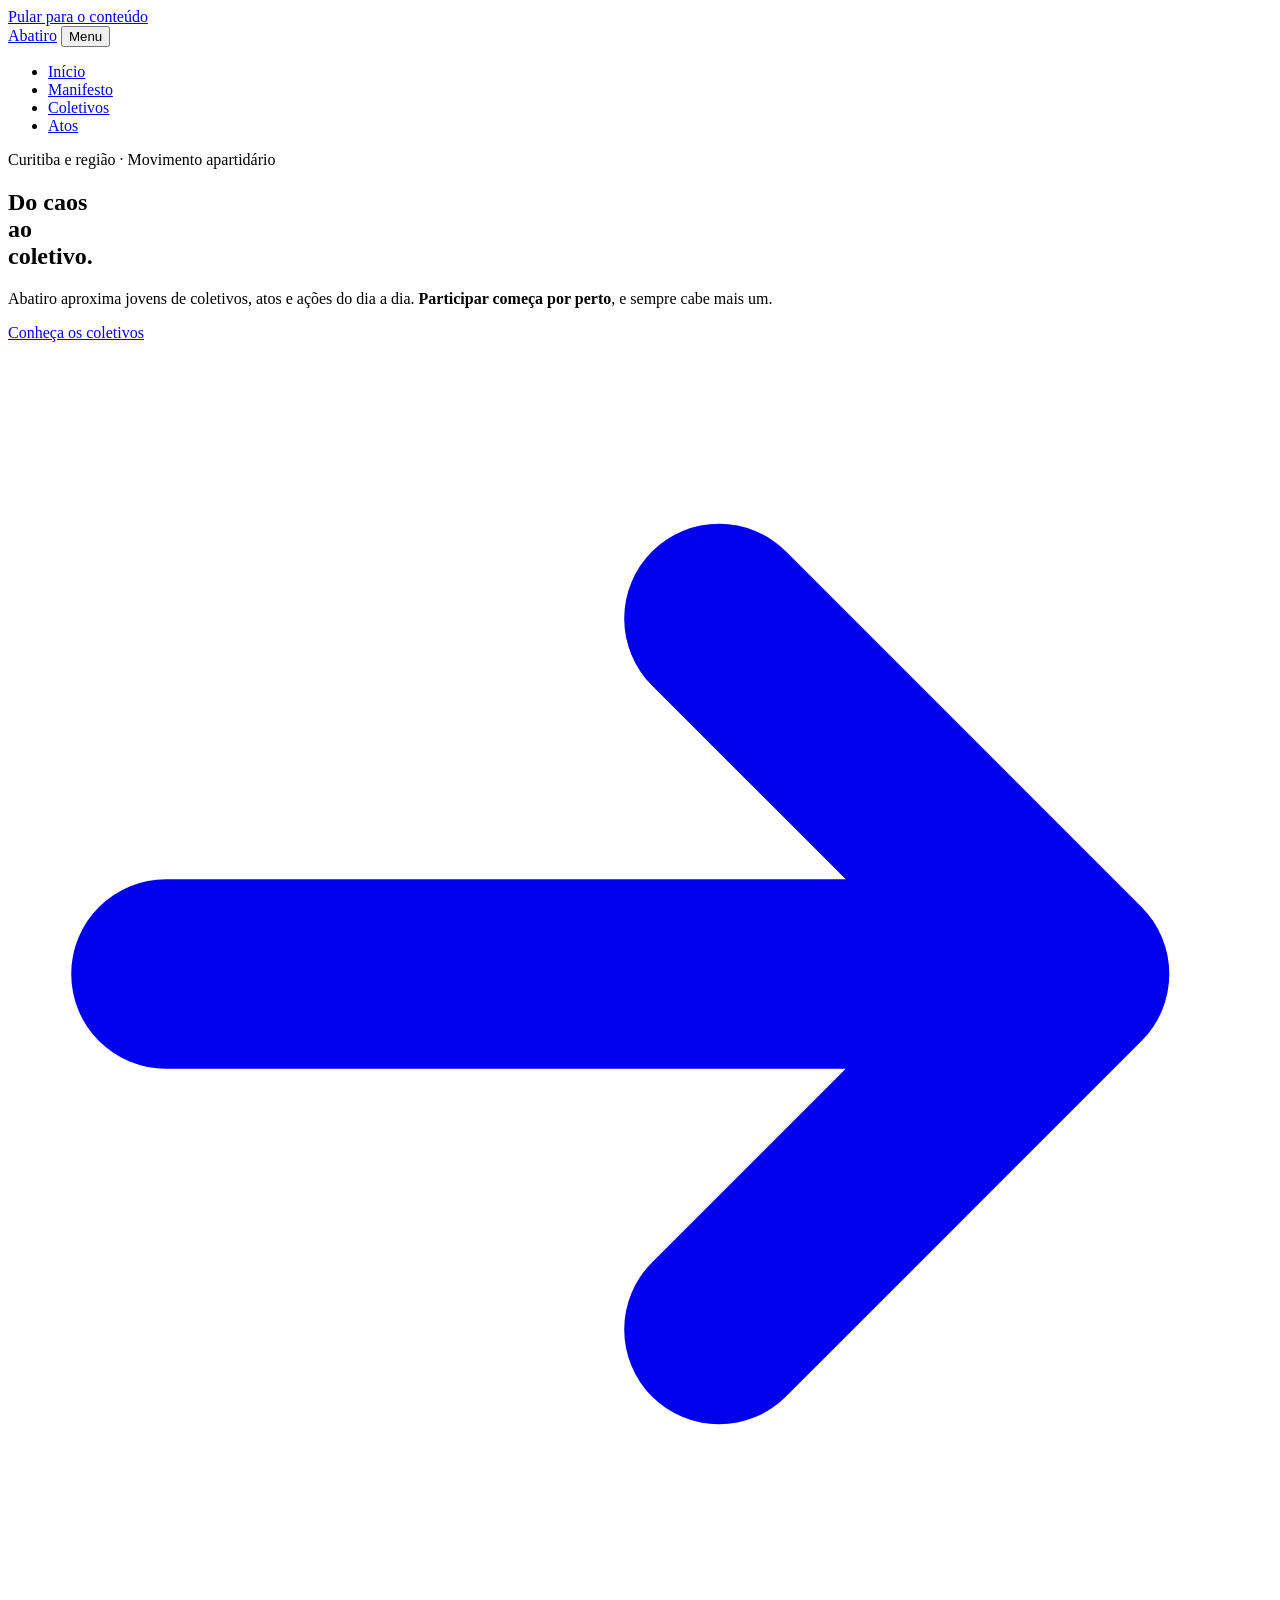
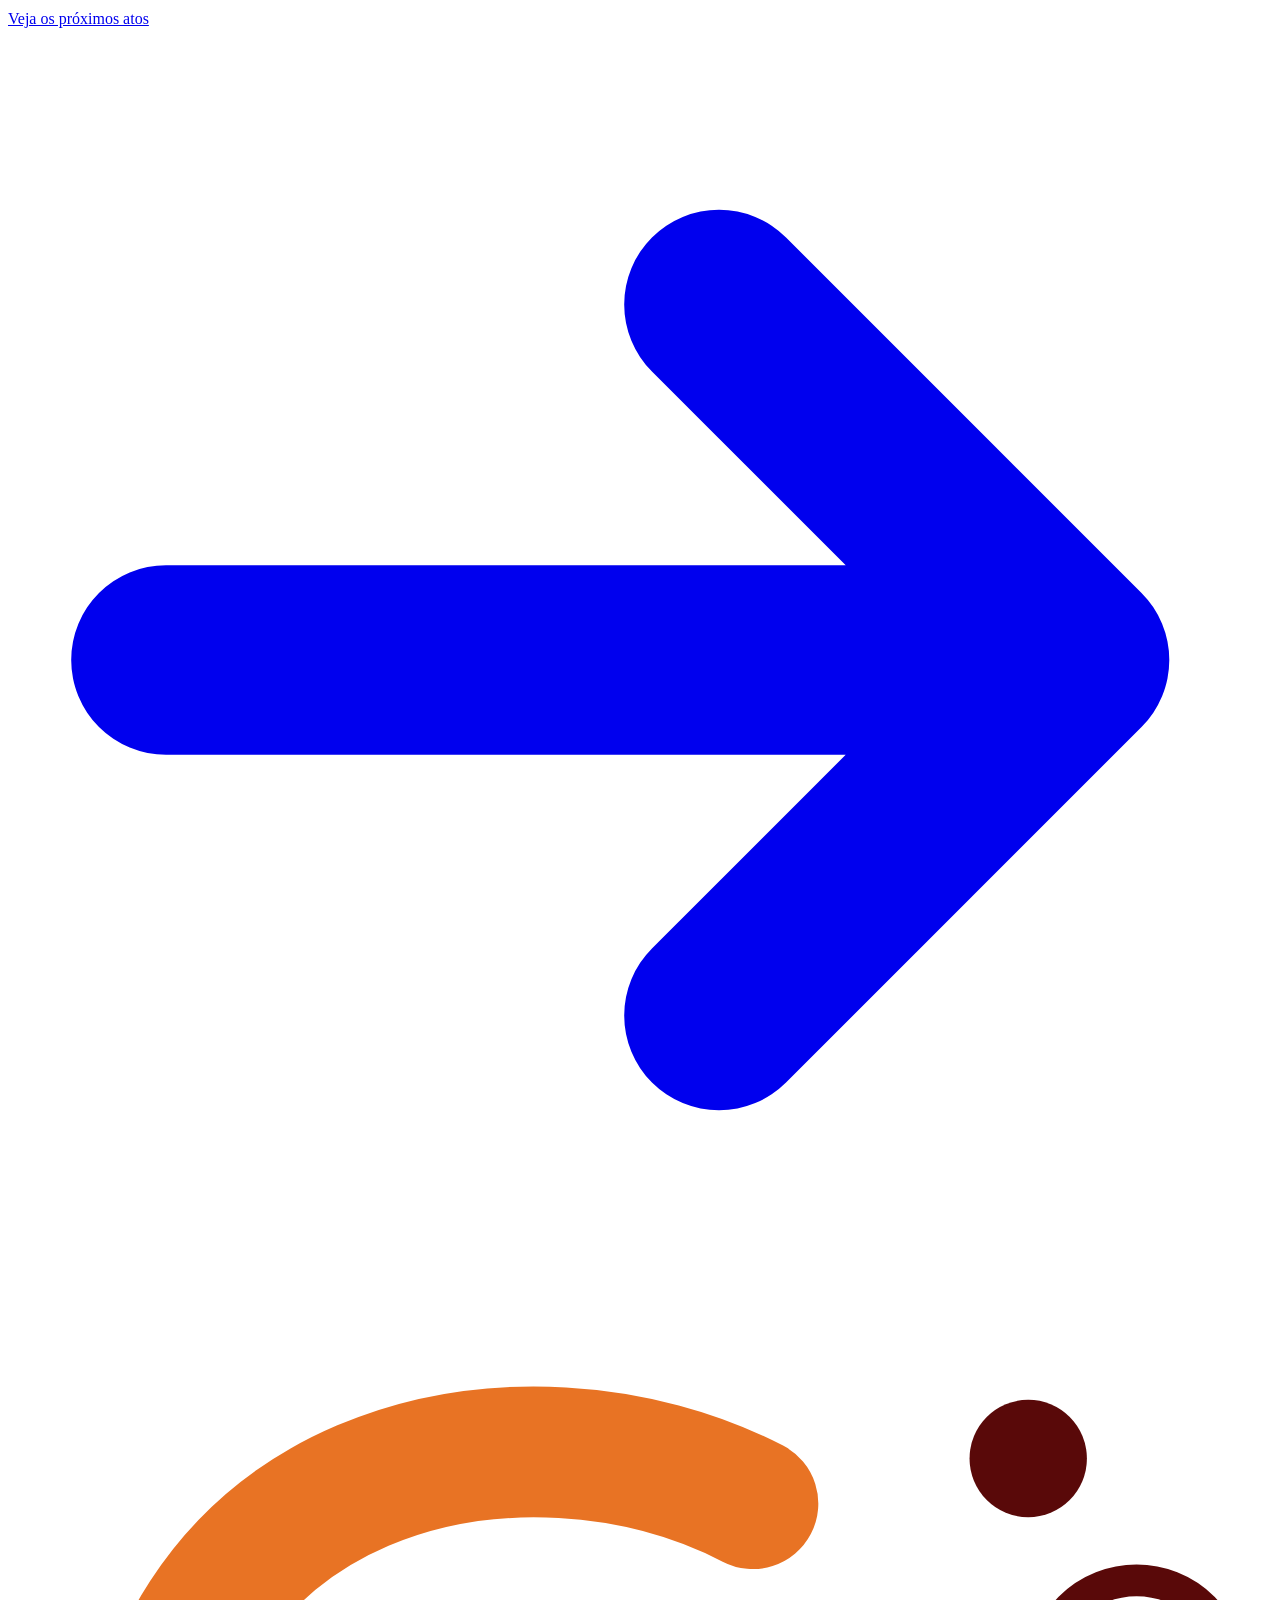
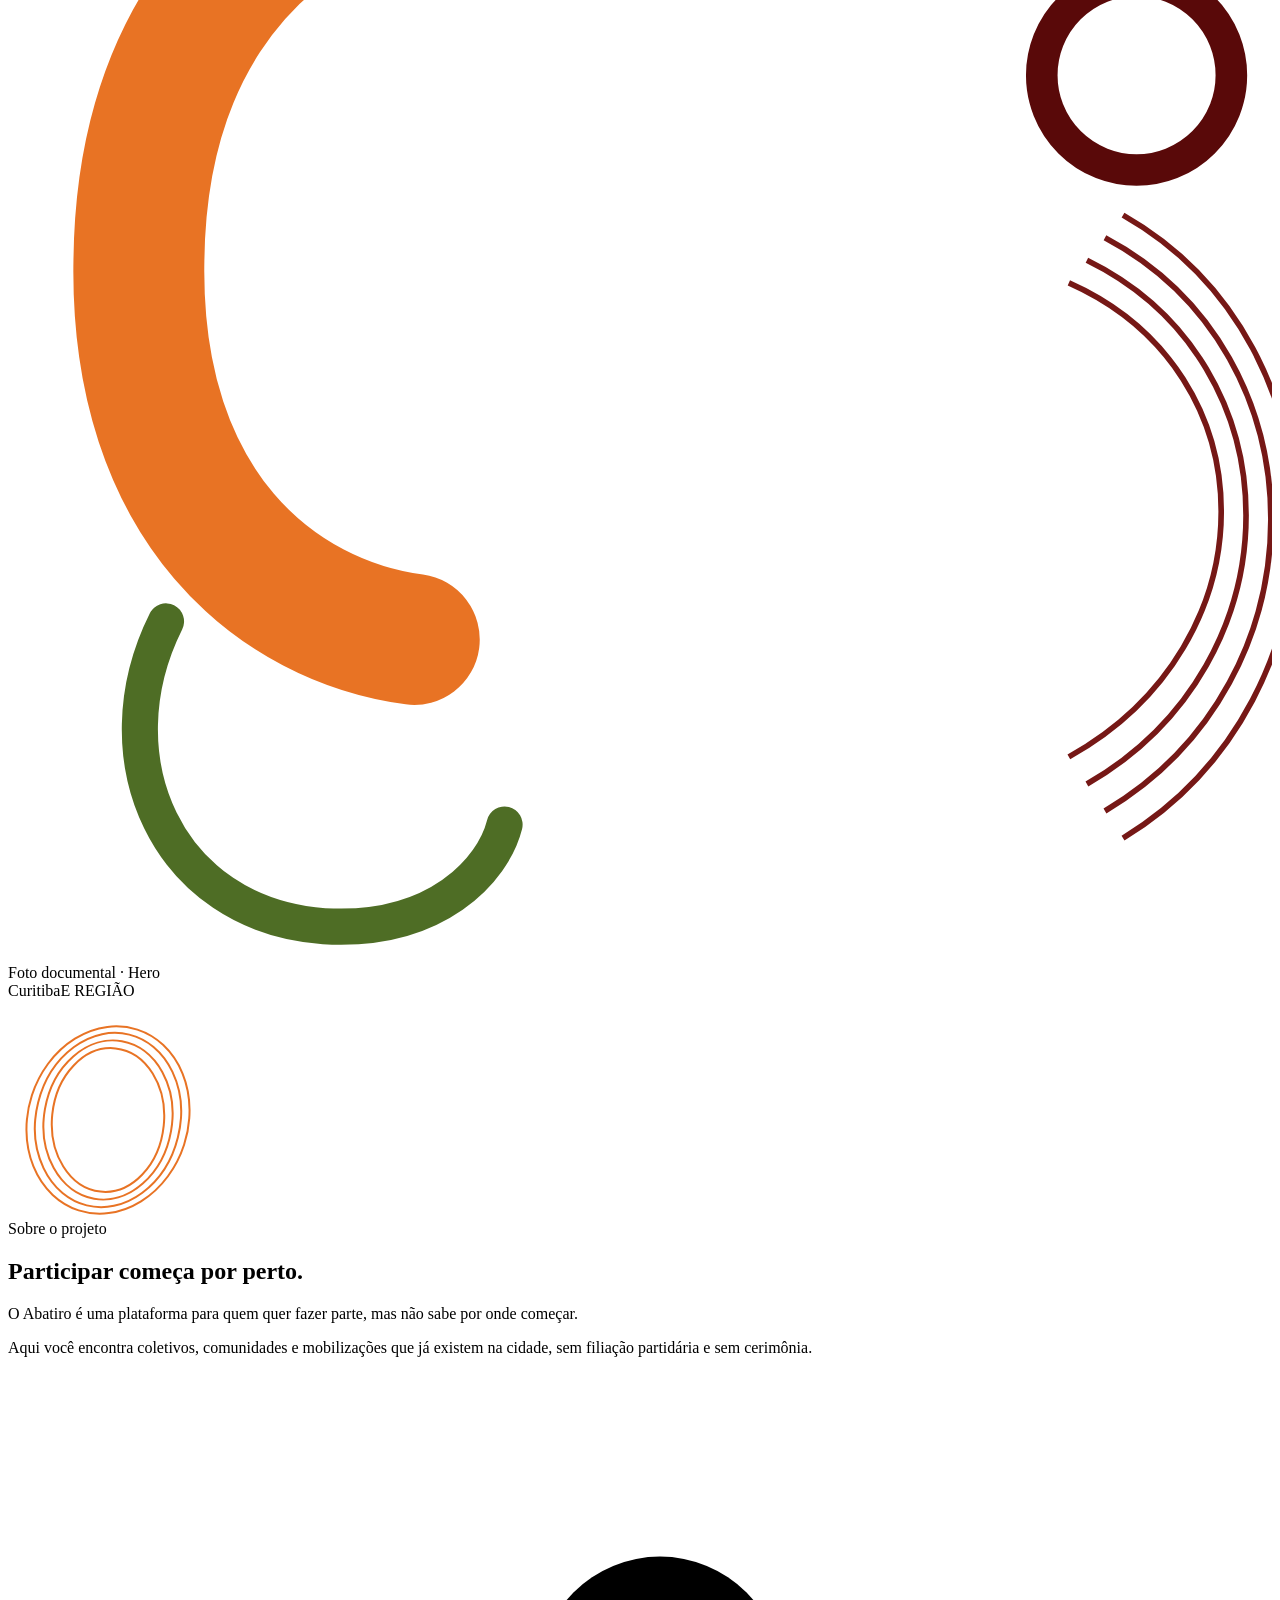
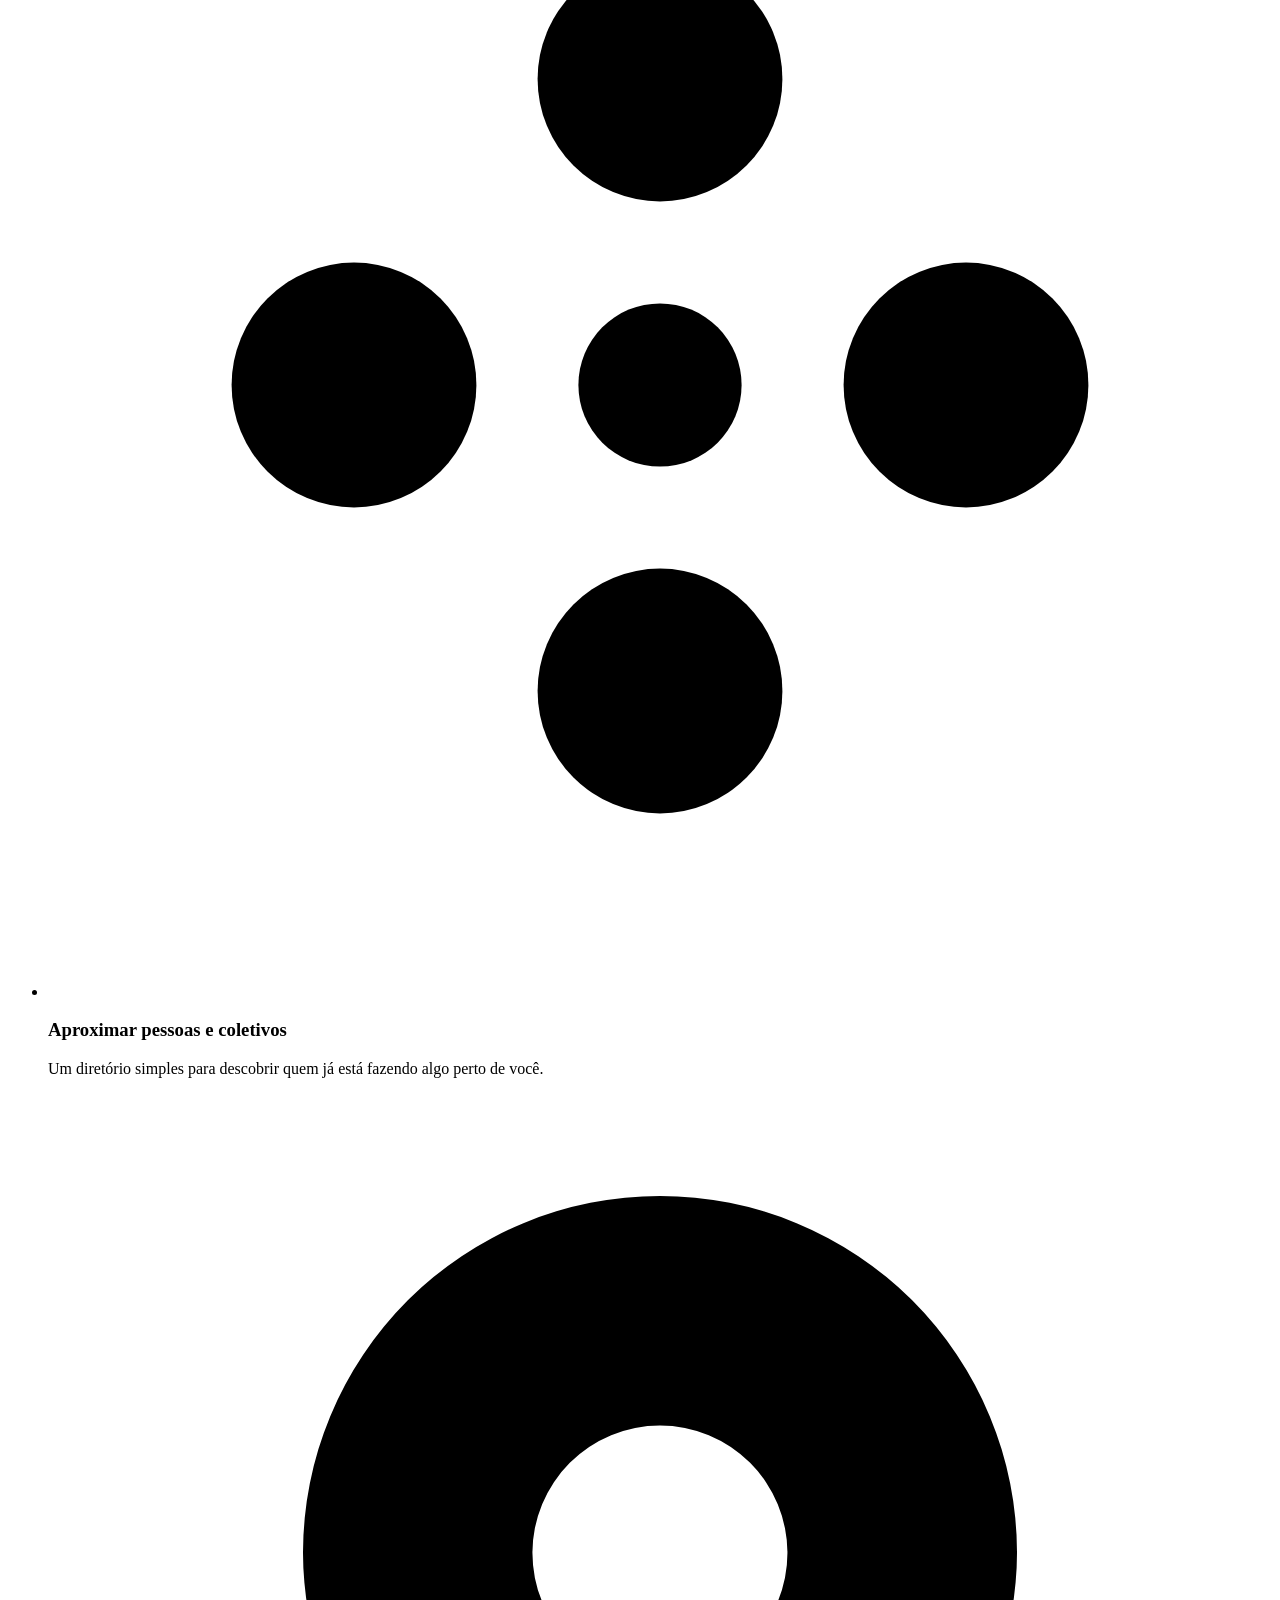
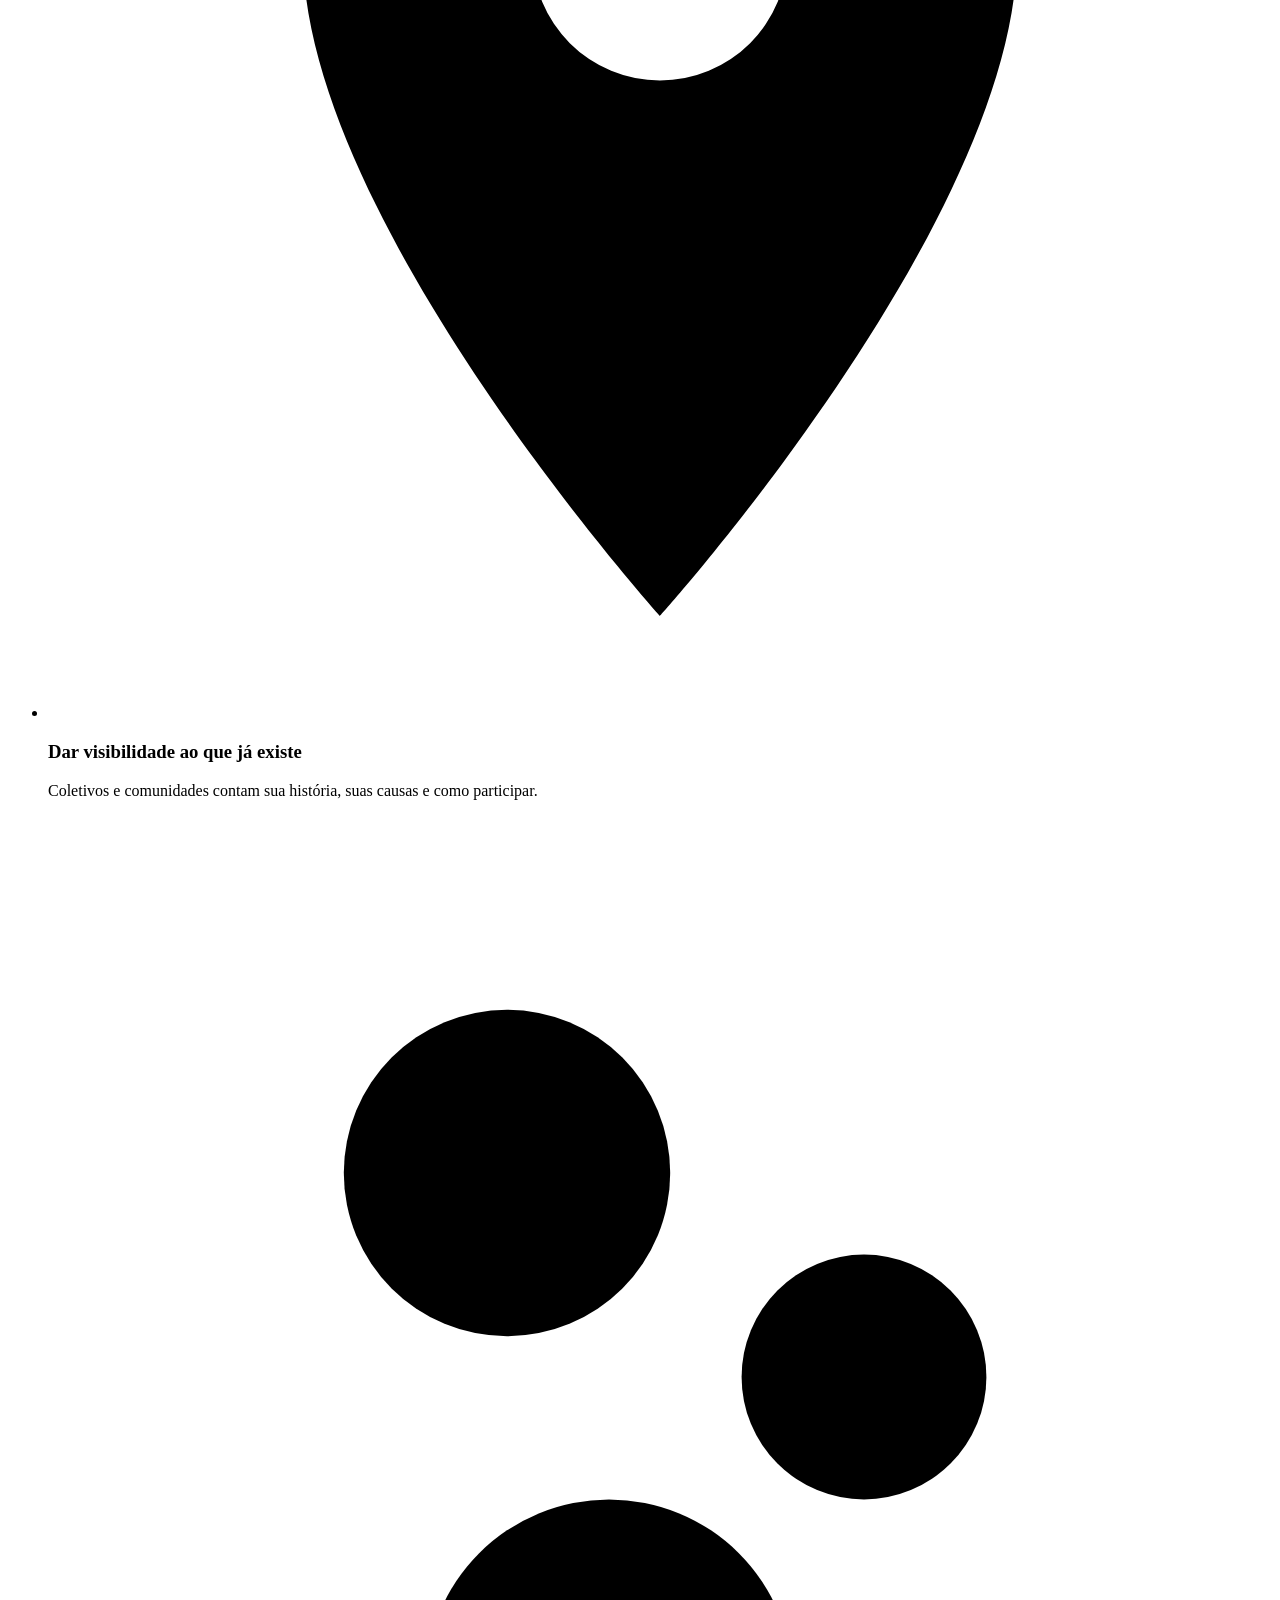
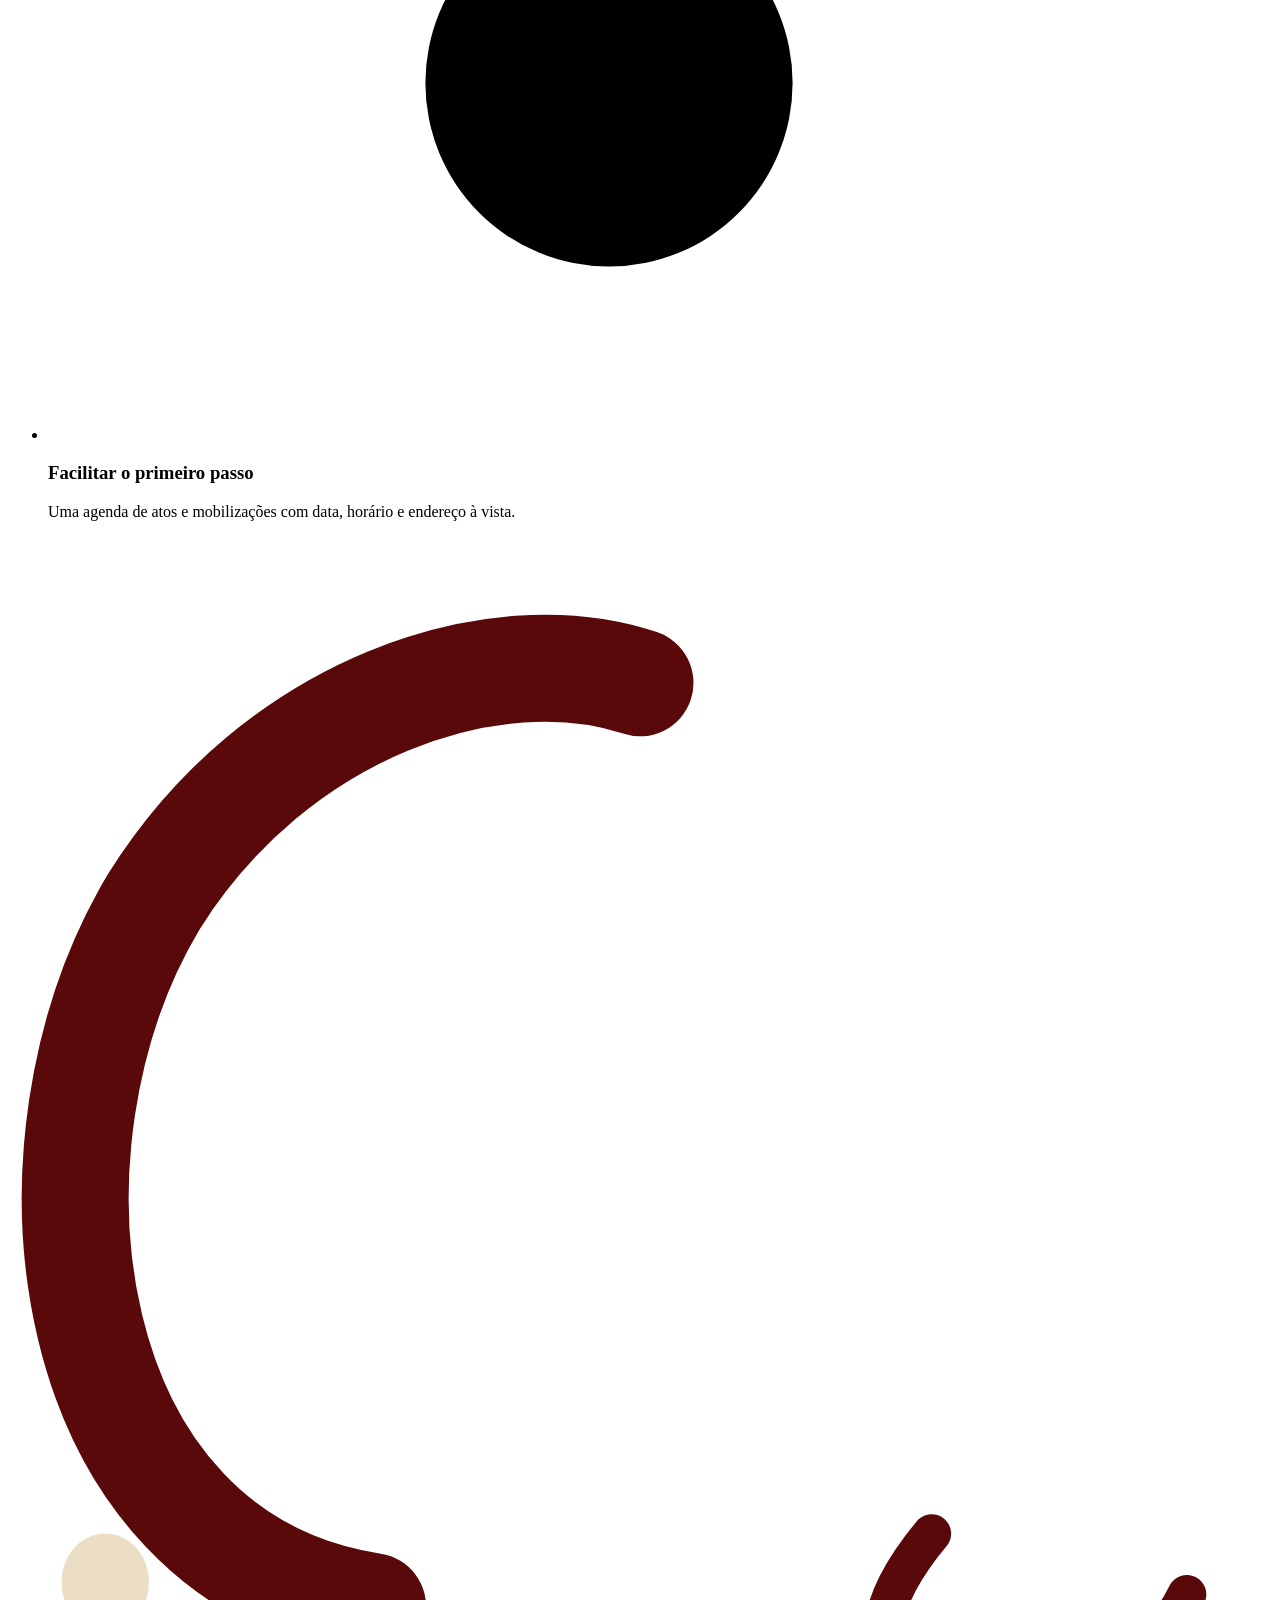
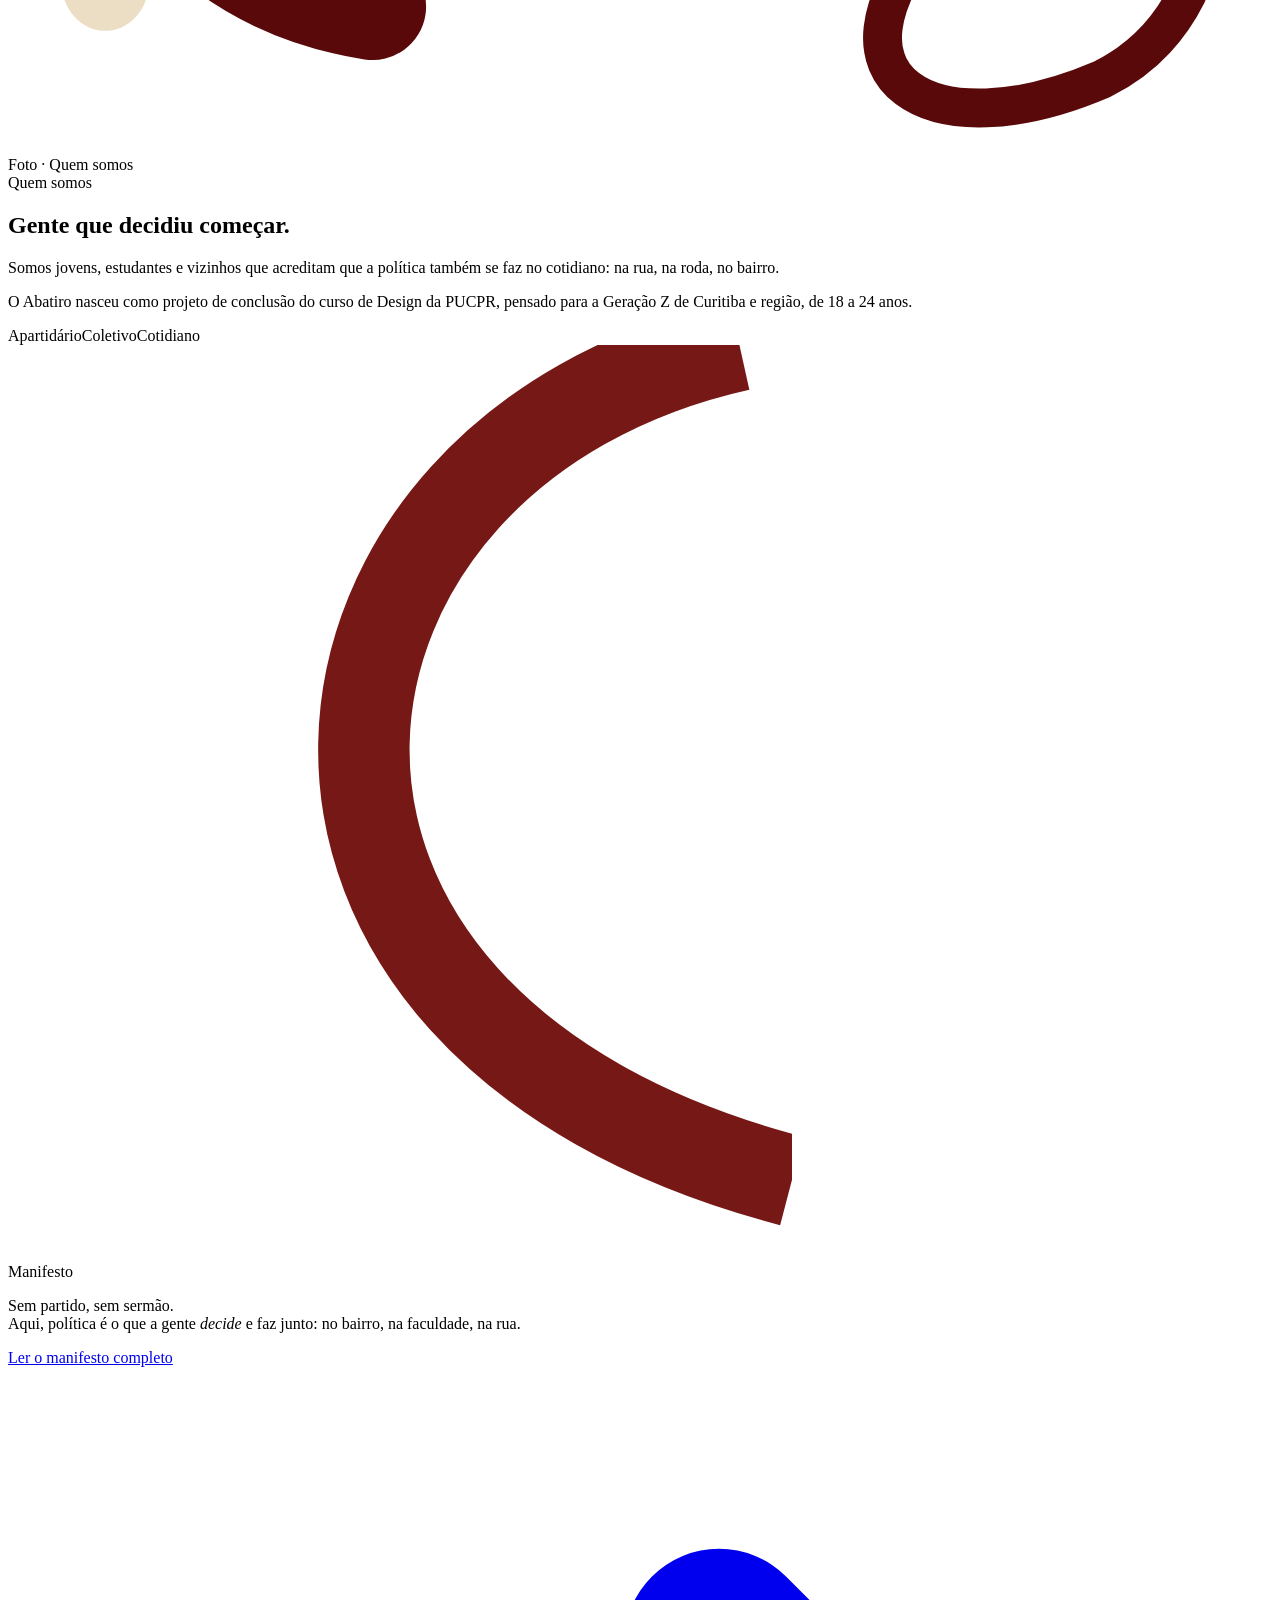
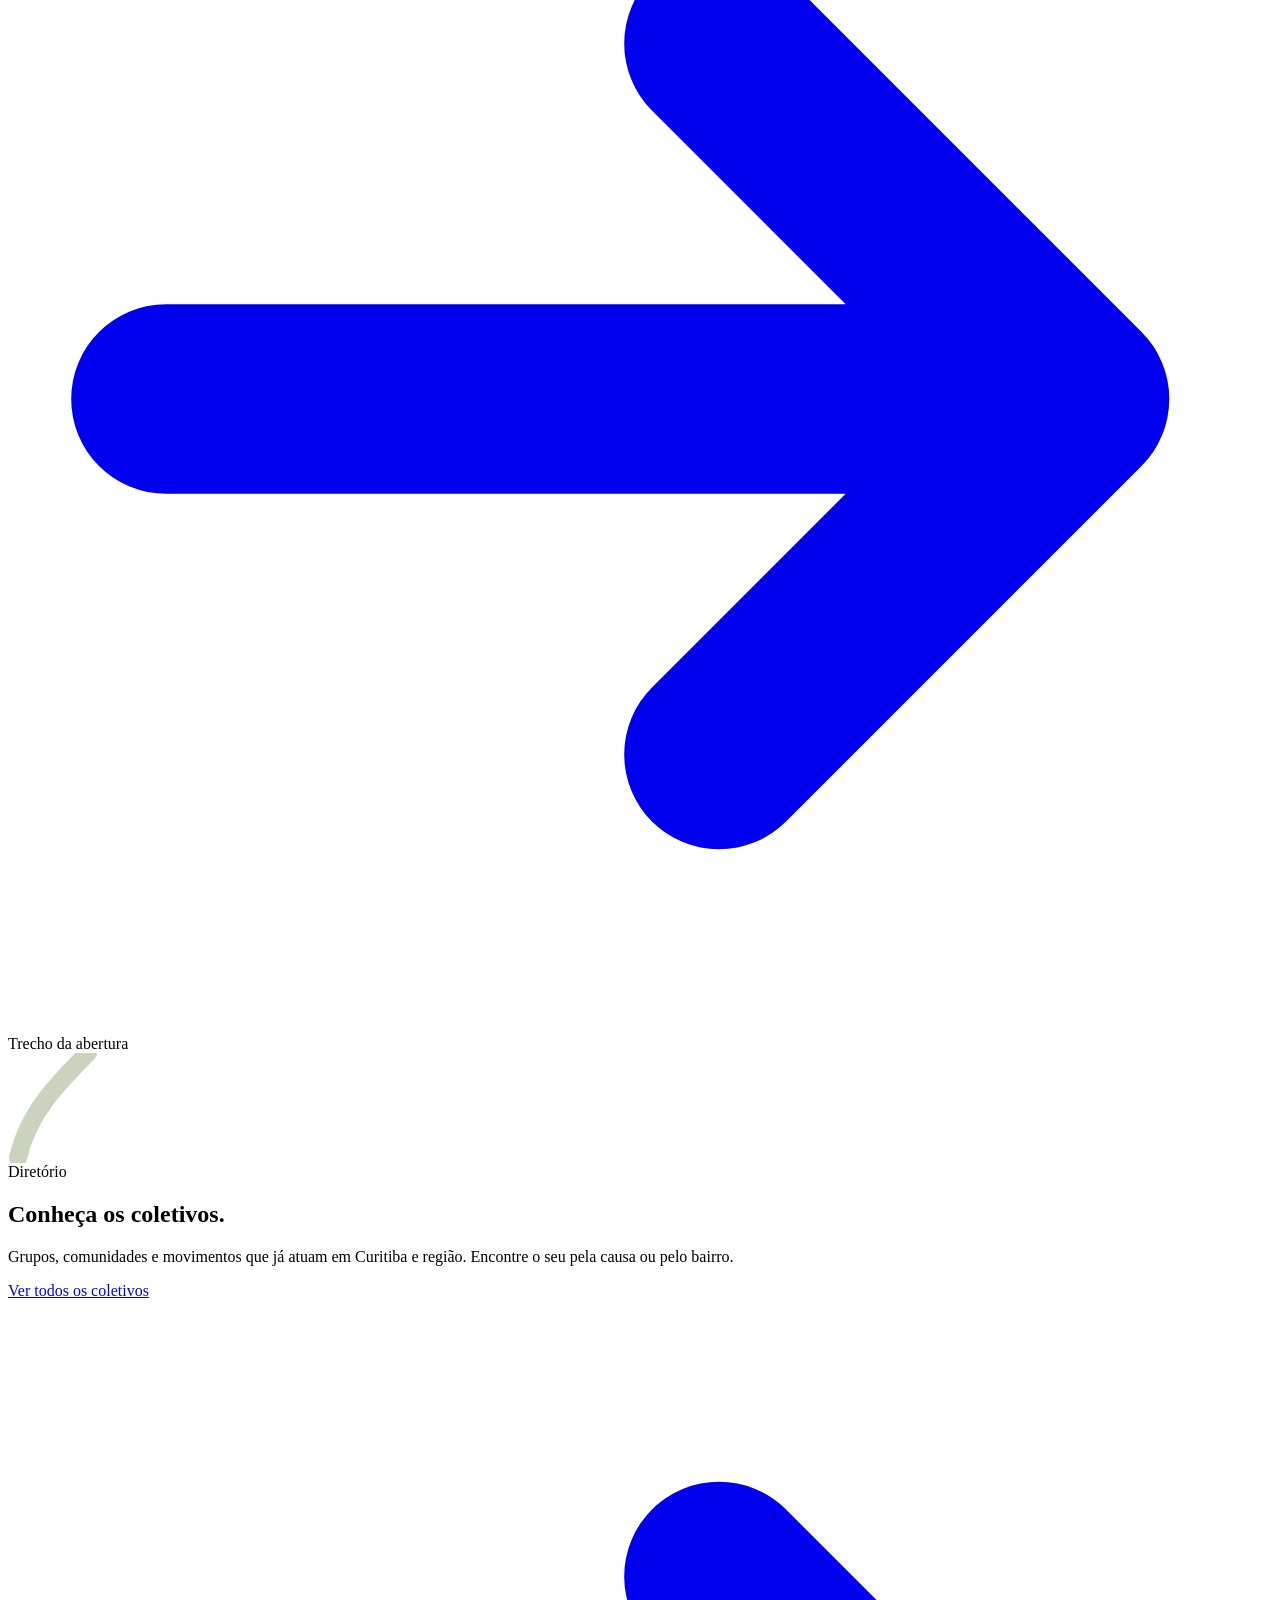
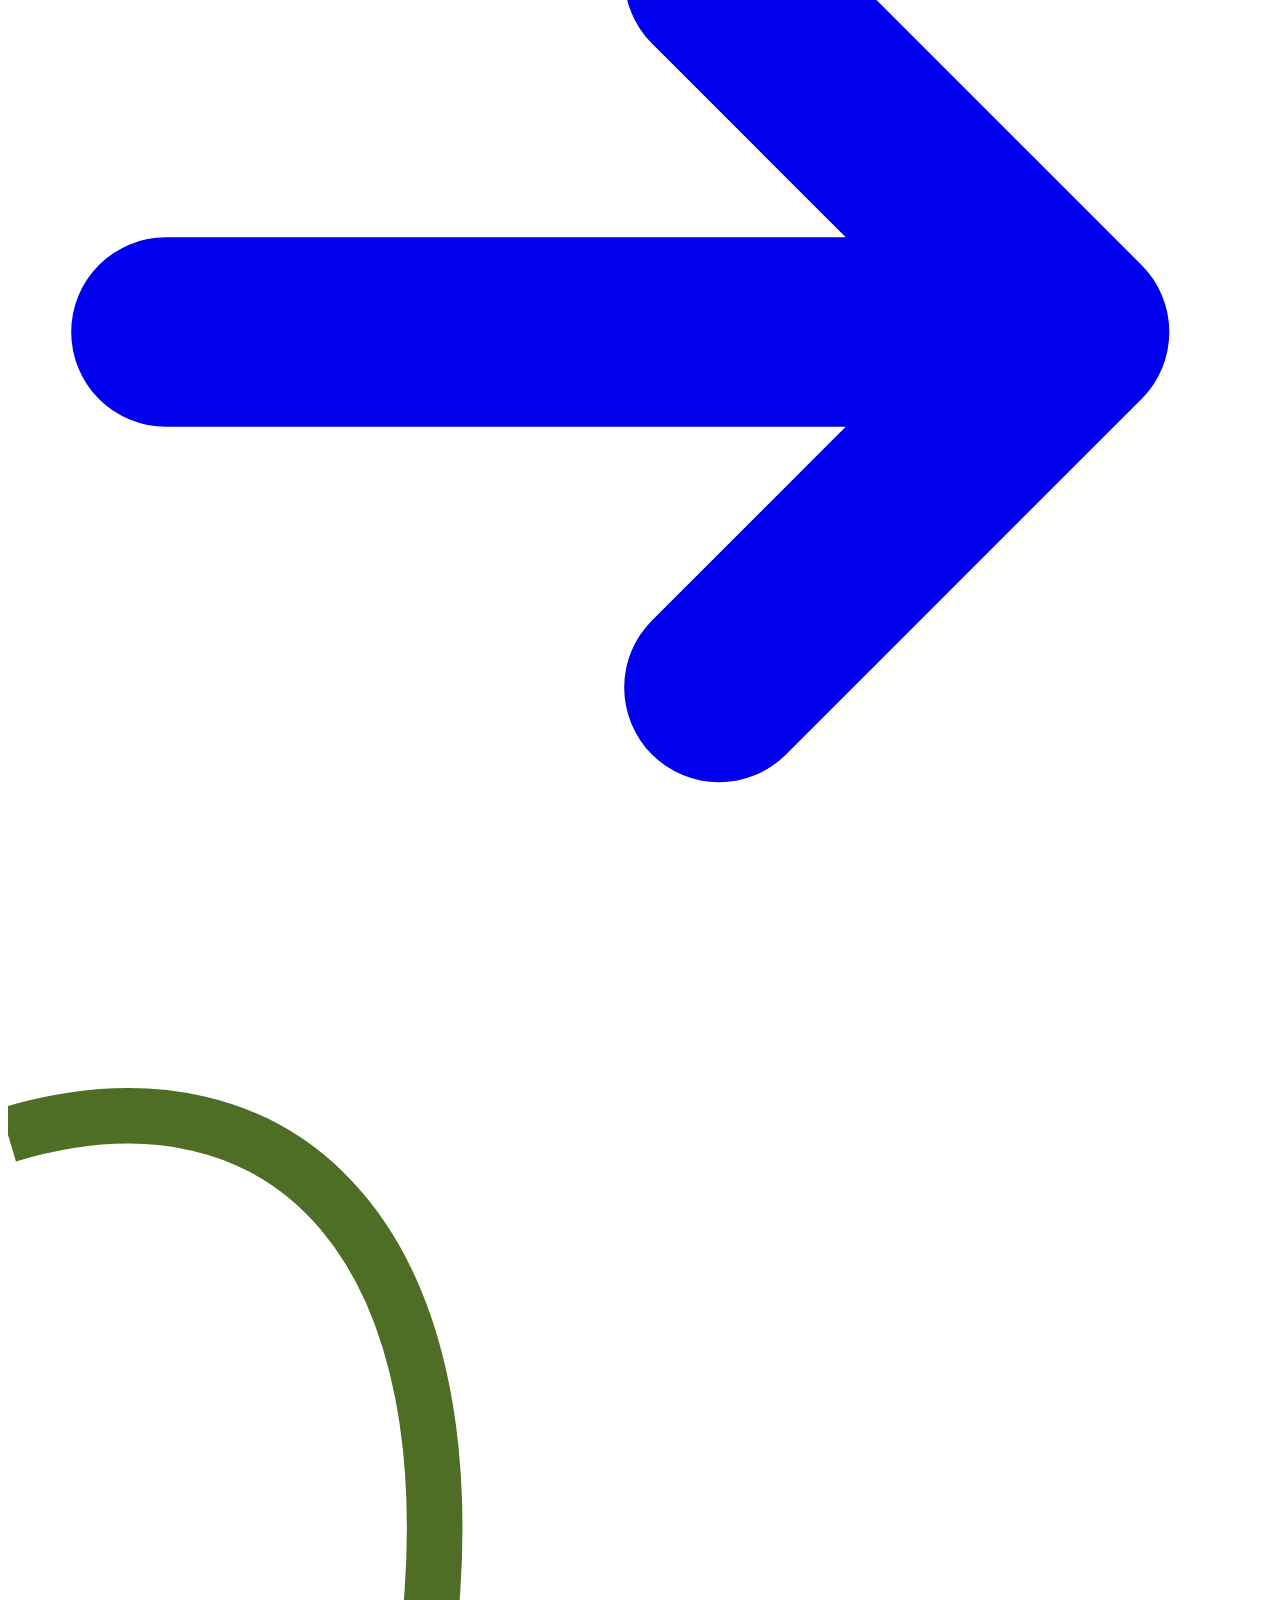
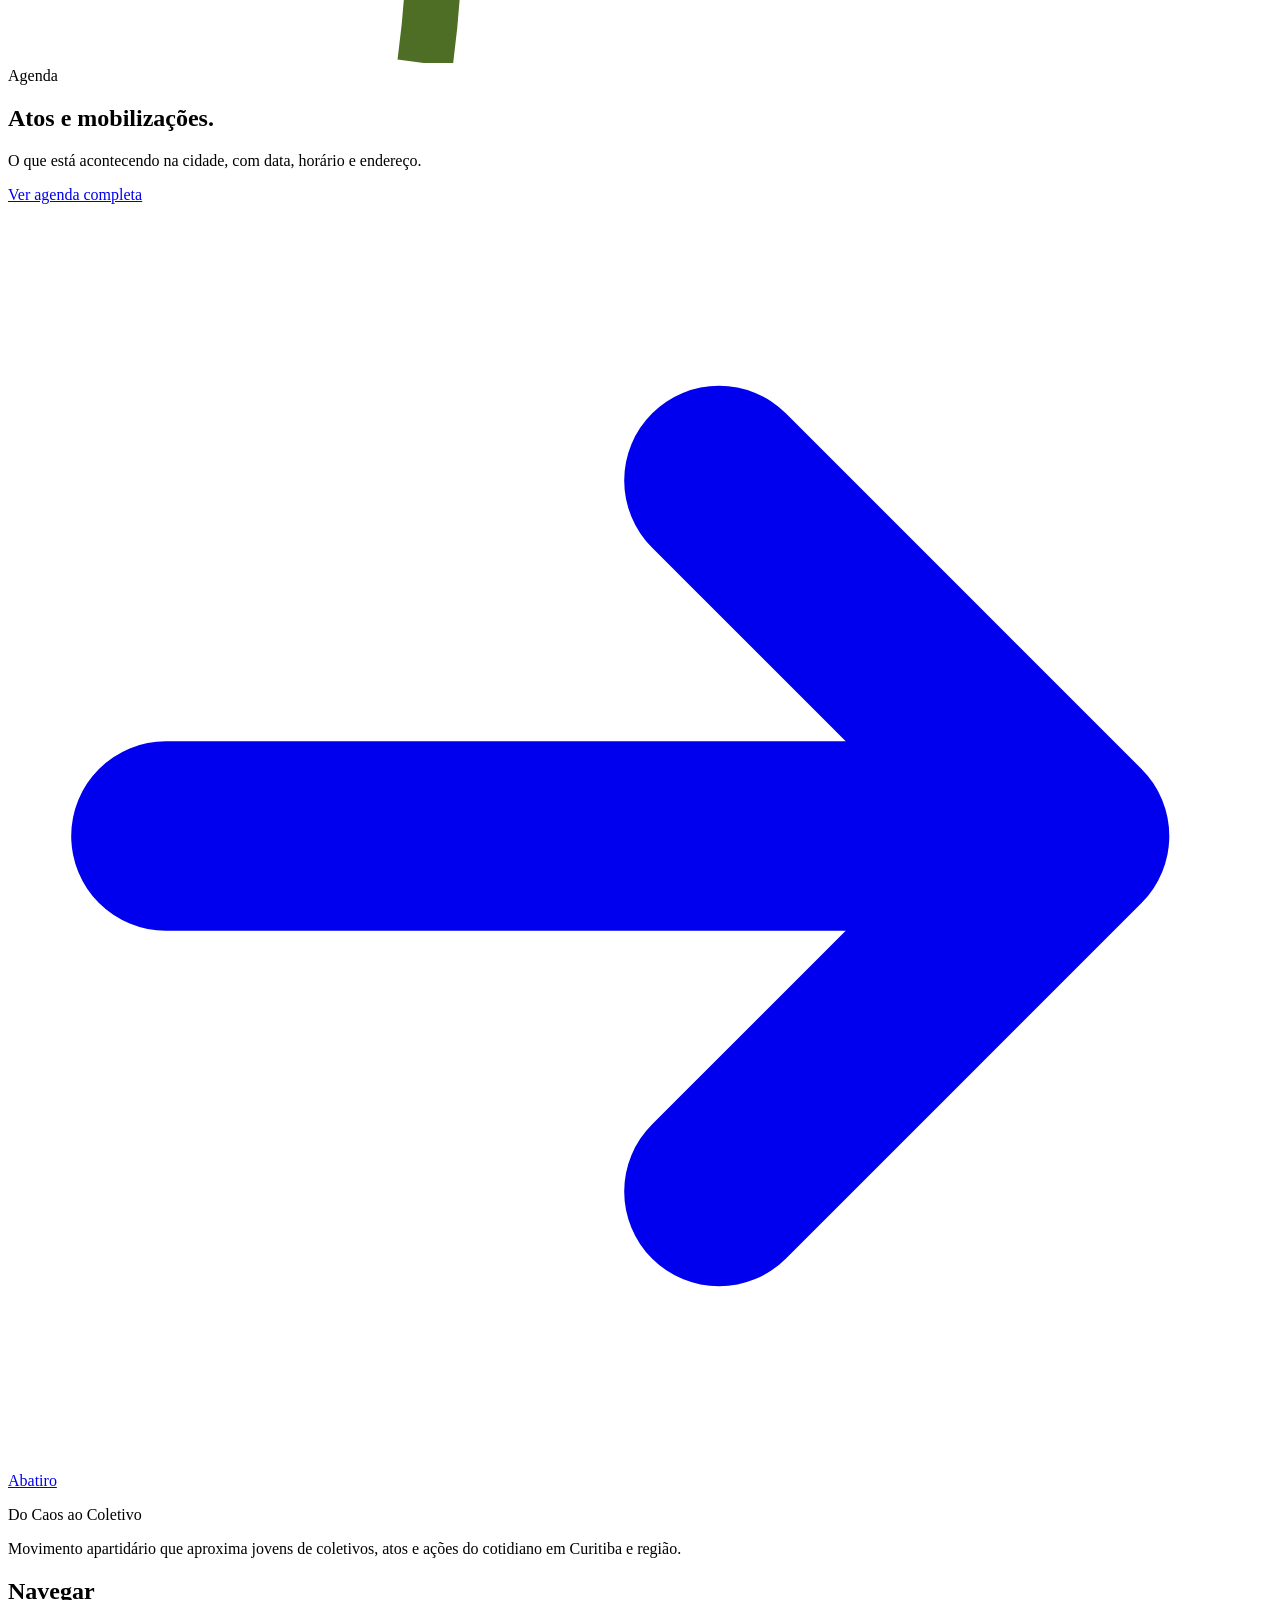
==== index.html @ aad32052 "Add files via upload" ====
<!DOCTYPE html>
<html lang="pt-BR" class="no-js">
<head>
<meta charset="utf-8">
<meta name="viewport" content="width=device-width, initial-scale=1">
<title>Abatiro · Do caos ao coletivo</title>
<meta name="description" content="Movimento apartidário que aproxima jovens de coletivos, atos e ações do cotidiano em Curitiba e região.">
<meta name="theme-color" content="#590909">
<meta property="og:type" content="website">
<meta property="og:locale" content="pt_BR">
<meta property="og:site_name" content="Abatiro">
<meta property="og:title" content="Abatiro · Do caos ao coletivo">
<meta property="og:description" content="Movimento apartidário que aproxima jovens de coletivos, atos e ações do cotidiano em Curitiba e região.">
<meta property="og:image" content="assets/img/og-abatiro.png">
<meta name="twitter:card" content="summary_large_image">
<link rel="icon" href="assets/img/favicon.svg" type="image/svg+xml">
<link rel="preconnect" href="https://fonts.googleapis.com">
<link rel="preconnect" href="https://fonts.gstatic.com" crossorigin>
<link rel="stylesheet" href="https://fonts.googleapis.com/css2?family=Inter:ital,wght@0,300..900;1,300..700&family=Lilita+One&display=swap">
<link rel="stylesheet" href="assets/css/style.css">
<script src="assets/js/data.js" defer></script>
<script src="assets/js/fotos.js" defer></script>
<script src="assets/js/main.js" defer></script>
</head>
<body data-page="inicio">
<a class="skip-link" href="#conteudo">Pular para o conteúdo</a>
<header class="site-header">
  <div class="container">
    <a class="logo" href="index.html" aria-label="Abatiro, página inicial">Abatiro</a>
    <button class="menu-toggle" type="button" aria-expanded="false" aria-controls="main-nav"><span class="bars"><span></span></span>Menu</button>
    <nav class="main-nav" id="main-nav" aria-label="Principal"><ul><li><a href="index.html" aria-current="page">Início</a></li><li><a href="manifesto.html">Manifesto</a></li><li><a href="coletivos.html">Coletivos</a></li><li><a href="atos.html">Atos</a></li></ul></nav>
  </div>
</header>
<main id="conteudo" tabindex="-1">

<section class="hero sec-bege" aria-labelledby="hero-title">
  <div class="container hero-grid">
    <div class="reveal in">
      <span class="eyebrow">Curitiba e região · Movimento apartidário</span>
      <h1 id="hero-title" class="display display-xl">Do caos <br>ao <br><span class="l2">coletivo.</span></h1>
      <p class="lead">Abatiro aproxima jovens de coletivos, atos e ações do dia a dia. <strong>Participar começa por perto</strong>, e sempre cabe mais um.</p>
      <div class="btn-stack">
        <a class="btn btn-vinho" href="coletivos.html">Conheça os coletivos <svg class="arrow" viewBox="0 0 16 16" aria-hidden="true"><path d="M2 8h11M9 3.5 13.5 8 9 12.5" fill="none" stroke="currentColor" stroke-width="2.4" stroke-linecap="round" stroke-linejoin="round"/></svg></a>
        <a class="btn btn-laranja tilt-r" href="atos.html">Veja os próximos atos <svg class="arrow" viewBox="0 0 16 16" aria-hidden="true"><path d="M2 8h11M9 3.5 13.5 8 9 12.5" fill="none" stroke="currentColor" stroke-width="2.4" stroke-linecap="round" stroke-linejoin="round"/></svg></a>
      </div>
    </div>
    <div class="hero-art" aria-hidden="false">
  <div class="deco float slow" style="inset:0" aria-hidden="true"><svg viewBox="0 0 560 560">
    <path d="M330 92 C 230 40, 60 70, 58 250 C 56 360, 120 410, 180 418" fill="none" stroke="#E87324" stroke-width="58" stroke-linecap="round"/>
    <circle cx="452" cy="72" r="26" fill="#590909"/>
    <circle cx="500" cy="168" r="42" fill="none" stroke="#590909" stroke-width="14"/>
    <g fill="none" stroke="#761816" stroke-width="2.5"><path d="M470 260 C 560 300, 560 420, 470 470"/><path d="M478 250 C 572 296, 572 428, 478 482"/><path d="M486 240 C 584 292, 584 436, 486 494"/><path d="M494 230 C 596 288, 596 444, 494 506"/></g>
    <path d="M70 410 C 40 470, 70 540, 140 545 C 190 548, 215 520, 220 500" fill="none" stroke="#4E6D25" stroke-width="16" stroke-linecap="round"/>
  </svg></div>
  <div class="photo blob" data-foto="hero" data-eager role="img" aria-label="Foto documental de jovens em Curitiba"><span class="ph-label" aria-hidden="true">Foto documental · Hero</span></div>
  <div class="badge" aria-hidden="true"><span class="b1">Curitiba</span><span class="b2">E REGIÃO</span></div>
</div>
  </div>
</section>
<div class="dots-strip sec-bege" aria-hidden="true"></div>

<section id="sobre" class="sec sec-creme sec-pad" aria-labelledby="sobre-title">
  <div class="deco hide-sm" style="right:3%;bottom:-40px;width:200px;height:220px" aria-hidden="true"><svg viewBox="0 0 200 220"><g fill="none" stroke="#E87324" stroke-width="2"><ellipse cx="100" cy="120" rx="80" ry="95" transform="rotate(18 100 120)"/><ellipse cx="100" cy="120" rx="72" ry="88" transform="rotate(14 100 120)"/><ellipse cx="100" cy="120" rx="64" ry="80" transform="rotate(10 100 120)"/><ellipse cx="100" cy="120" rx="56" ry="72" transform="rotate(6 100 120)"/></g></svg></div>
  <div class="container sobre-grid">
    <div class="col-text reveal">
      <span class="eyebrow">Sobre o projeto</span>
      <h2 id="sobre-title" class="display display-l">Participar começa por perto.</h2>
      <p>O Abatiro é uma plataforma para quem quer fazer parte, mas não sabe por onde começar.</p>
      <p>Aqui você encontra coletivos, comunidades e mobilizações que já existem na cidade, sem filiação partidária e sem cerimônia.</p>
    </div>
    <ul class="feature-list reveal">
      <li><span class="ic"><svg viewBox="0 0 24 24" aria-hidden="true"><g fill="currentColor"><circle cx="12" cy="6" r="2.4"/><circle cx="6" cy="12" r="2.4"/><circle cx="18" cy="12" r="2.4"/><circle cx="12" cy="18" r="2.4"/><circle cx="12" cy="12" r="1.6"/></g></svg></span><div><h3>Aproximar pessoas e coletivos</h3><p>Um diretório simples para descobrir quem já está fazendo algo perto de você.</p></div></li>
      <li><span class="ic"><svg viewBox="0 0 24 24" aria-hidden="true"><path fill="currentColor" d="M12 2a7 7 0 0 0-7 7c0 5.2 7 13 7 13s7-7.8 7-13a7 7 0 0 0-7-7Zm0 9.5A2.5 2.5 0 1 1 12 6.5a2.5 2.5 0 0 1 0 5Z"/></svg></span><div><h3>Dar visibilidade ao que já existe</h3><p>Coletivos e comunidades contam sua história, suas causas e como participar.</p></div></li>
      <li><span class="ic"><svg viewBox="0 0 24 24" aria-hidden="true"><g fill="currentColor"><circle cx="9" cy="7" r="3.2"/><circle cx="16" cy="11" r="2.4"/><circle cx="11" cy="17" r="3.6"/></g></svg></span><div><h3>Facilitar o primeiro passo</h3><p>Uma agenda de atos e mobilizações com data, horário e endereço à vista.</p></div></li>
    </ul>
  </div>
</section>

<section id="quem-somos" class="sec sec-laranja sec-pad on-orange" aria-labelledby="quem-title">
  <div class="container quem-grid">
    <div class="quem-art reveal">
  <div class="deco" style="inset:0" aria-hidden="true"><svg viewBox="0 0 520 500">
    <path d="M150 440 C 20 420, 0 250, 60 150 C 110 70, 200 40, 260 60" fill="none" stroke="#590909" stroke-width="44" stroke-linecap="round"/>
    <path d="M380 410 C 330 470, 380 500, 450 470 C 470 460, 480 445, 485 435" fill="none" stroke="#590909" stroke-width="16" stroke-linecap="round"/>
    <ellipse cx="40" cy="430" rx="18" ry="20" fill="#ECDEC4"/>
  </svg></div>
  <div class="photo blob-2" data-foto="quem-somos" role="img" aria-label="Pessoas do movimento Abatiro reunidas"><span class="ph-label" aria-hidden="true">Foto · Quem somos</span></div>
</div>
    <div class="reveal">
      <span class="eyebrow">Quem somos</span>
      <h2 id="quem-title" class="display display-l">Gente que decidiu começar.</h2>
      <p>Somos jovens, estudantes e vizinhos que acreditam que a política também se faz no cotidiano: na rua, na roda, no bairro.</p>
      <p>O Abatiro nasceu como projeto de conclusão do curso de Design da PUCPR, pensado para a Geração Z de Curitiba e região, de 18 a 24 anos.</p>
      <div class="pills" aria-label="Princípios"><span class="pill-blob">Apartidário</span><span class="pill-blob">Coletivo</span><span class="pill-blob">Cotidiano</span></div>
    </div>
  </div>
</section>

<section class="sec sec-vinho manifesto-band cut-top" aria-labelledby="mf-band-title">
  <div class="deco" style="right:-8%;top:-20%;width:62%;height:150%" aria-hidden="true"><svg viewBox="0 0 600 700"><path d="M560 0 C 200 80, 140 520, 600 640" fill="none" stroke="#761816" stroke-width="70"/></svg></div>
  <div class="container" style="position:relative">
    <div class="dot" aria-hidden="true"></div>
    <span class="eyebrow laranja" id="mf-band-title">Manifesto</span>
    <p class="quote reveal">Sem partido, sem sermão. <br>Aqui, política é o que a gente <em>decide</em> e <span class="hl">faz junto</span>: <span class="hl">no bairro</span>, na faculdade, na rua.</p>
    <div class="btn-row"><a class="btn btn-laranja" href="manifesto.html">Ler o manifesto completo <svg class="arrow" viewBox="0 0 16 16" aria-hidden="true"><path d="M2 8h11M9 3.5 13.5 8 9 12.5" fill="none" stroke="currentColor" stroke-width="2.4" stroke-linecap="round" stroke-linejoin="round"/></svg></a><span class="note-label">Trecho da abertura</span></div>
  </div>
</section>

<section class="sec sec-bege sec-pad" aria-labelledby="dir-title">
  <div class="deco" style="left:50%;top:-30px;width:90px;height:110px" aria-hidden="true"><svg viewBox="0 0 90 110"><path d="M80 0 C 50 30, 20 60, 10 105" fill="none" stroke="#4E6D25" stroke-opacity=".3" stroke-width="18" stroke-linecap="round"/></svg></div>
  <div class="container">
    <div class="sec-head">
      <div><span class="eyebrow">Diretório</span>
      <h2 id="dir-title" class="display display-l">Conheça os coletivos.</h2>
      <p>Grupos, comunidades e movimentos que já atuam em Curitiba e região. Encontre o seu pela causa ou pelo bairro.</p></div>
      <a class="btn btn-vinho tilt-r" href="coletivos.html">Ver todos os coletivos <svg class="arrow" viewBox="0 0 16 16" aria-hidden="true"><path d="M2 8h11M9 3.5 13.5 8 9 12.5" fill="none" stroke="currentColor" stroke-width="2.4" stroke-linecap="round" stroke-linejoin="round"/></svg></a>
    </div>
    <div class="cards" id="home-coletivos"></div>
  </div>
</section>

<section class="sec sec-verde sec-pad agenda" aria-labelledby="ag-title">
  <div class="deco" style="left:-2%;top:30%;width:44%;height:80%" aria-hidden="true"><svg viewBox="0 0 400 500"><path d="M0 120 C 200 60, 340 200, 300 500" fill="none" stroke="#4E6D25" stroke-width="40"/></svg></div>
  <div class="container" style="position:relative">
    <div class="sec-head">
      <div><span class="eyebrow">Agenda</span>
      <h2 id="ag-title" class="display display-l">Atos e mobilizações.</h2>
      <p>O que está acontecendo na cidade, com data, horário e endereço.</p></div>
      <a class="btn btn-laranja" href="atos.html">Ver agenda completa <svg class="arrow" viewBox="0 0 16 16" aria-hidden="true"><path d="M2 8h11M9 3.5 13.5 8 9 12.5" fill="none" stroke="currentColor" stroke-width="2.4" stroke-linecap="round" stroke-linejoin="round"/></svg></a>
    </div>
    <div class="event-list" id="home-atos"></div>
  </div>
</section>
</main>
<div class="footer-pattern" aria-hidden="true"></div>
<footer class="site-footer">
  <div class="container inner">
    <div class="footer-grid">
      <div class="footer-brand">
        <a class="footer-logo" href="index.html">Abatiro</a>
        <p class="footer-tag">Do Caos ao Coletivo</p>
        <p class="footer-desc">Movimento apartidário que aproxima jovens de coletivos, atos e ações do cotidiano em Curitiba e região.</p>
      </div>
      <nav class="footer-col" aria-labelledby="f-nav"><h2 id="f-nav">Navegar</h2><ul>
        <li><a href="index.html">Início</a></li><li><a href="manifesto.html">Manifesto</a></li>
        <li><a href="coletivos.html">Coletivos</a></li><li><a href="atos.html">Atos</a></li></ul></nav>
      <nav class="footer-col" aria-labelledby="f-part"><h2 id="f-part">Participe</h2><ul>
        <li><a href="coletivos.html">Encontre um coletivo</a></li><li><a href="atos.html">Veja os próximos atos</a></li></ul></nav>
      <nav class="footer-col" aria-labelledby="f-inst"><h2 id="f-inst">Institucional</h2><ul>
        <li><a href="index.html#sobre">Sobre o projeto</a></li><li><a href="index.html#quem-somos">Quem somos</a></li></ul></nav>
    </div>
    <div class="footer-bottom"><span>© <span id="ano">2026</span> Abatiro · Projeto de Design</span><span>Apartidário · coletivo · cotidiano</span></div>
  </div>
</footer>
</body>
</html>
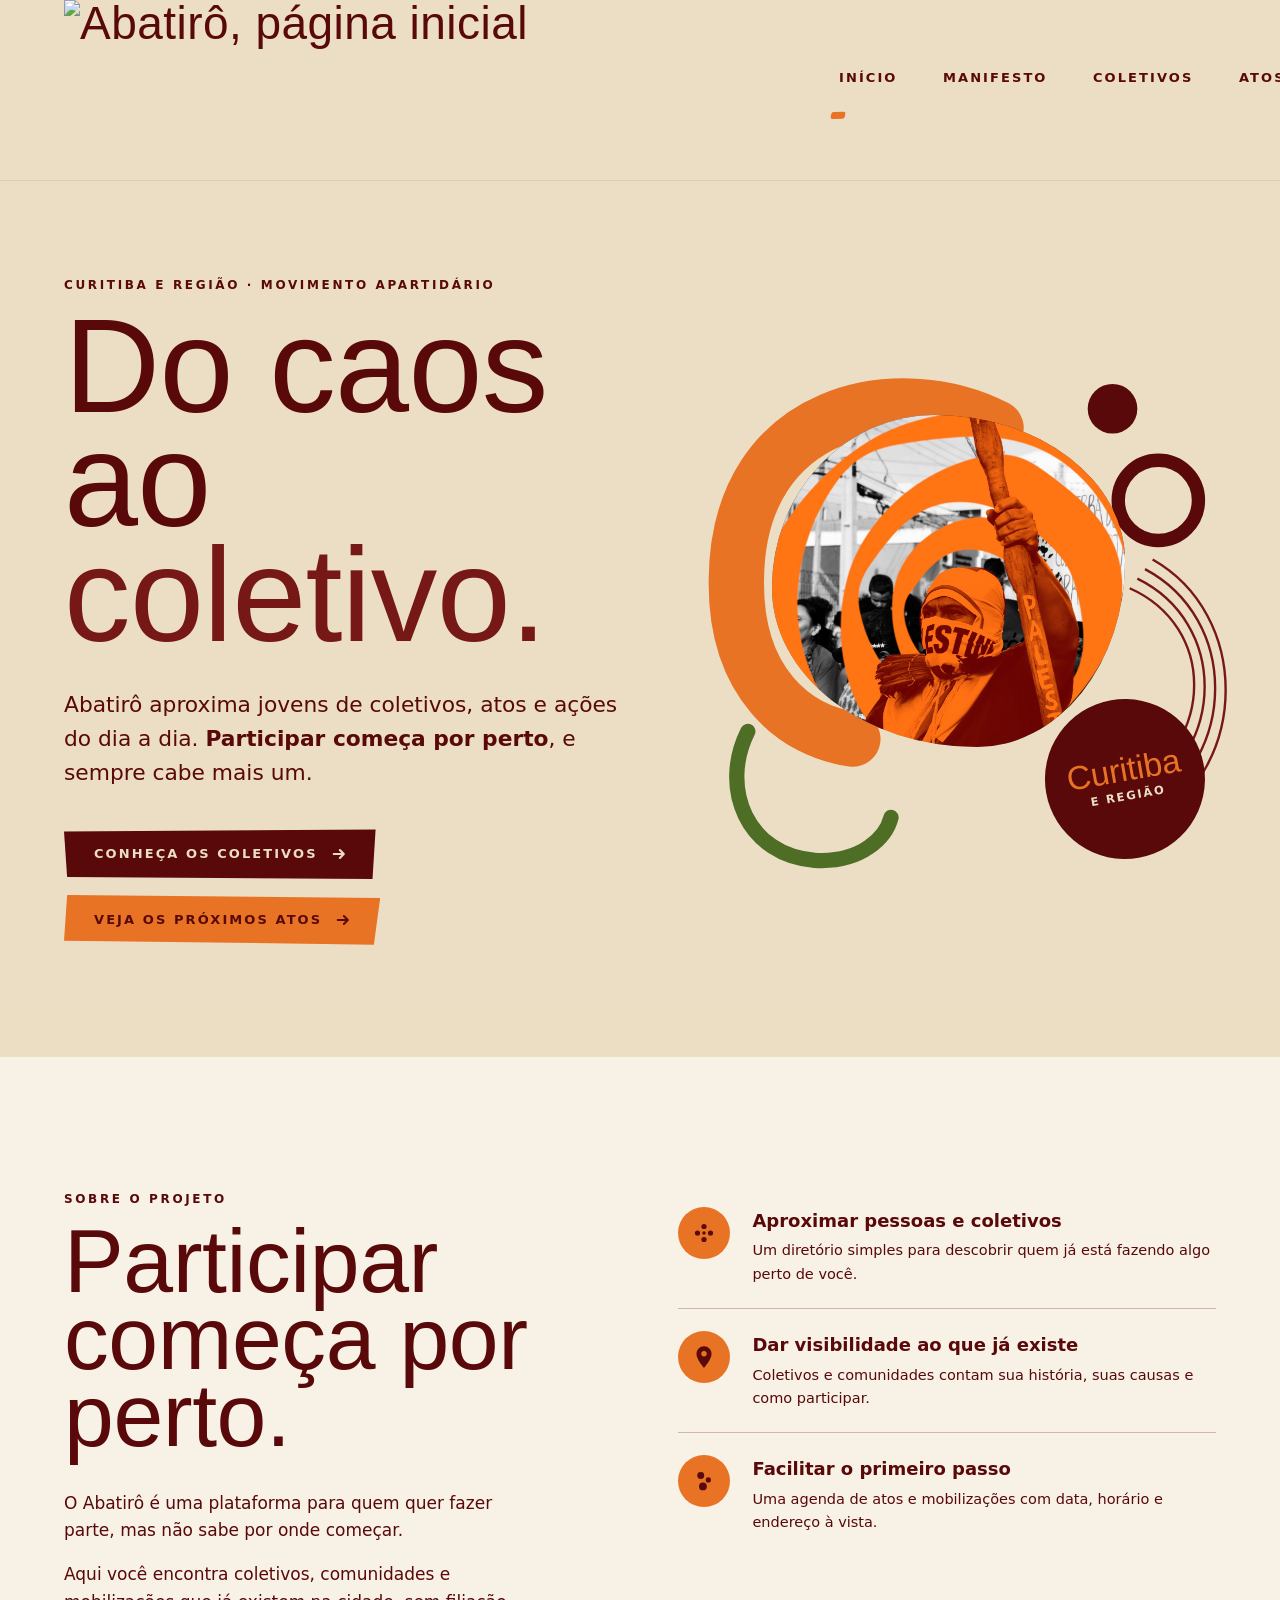
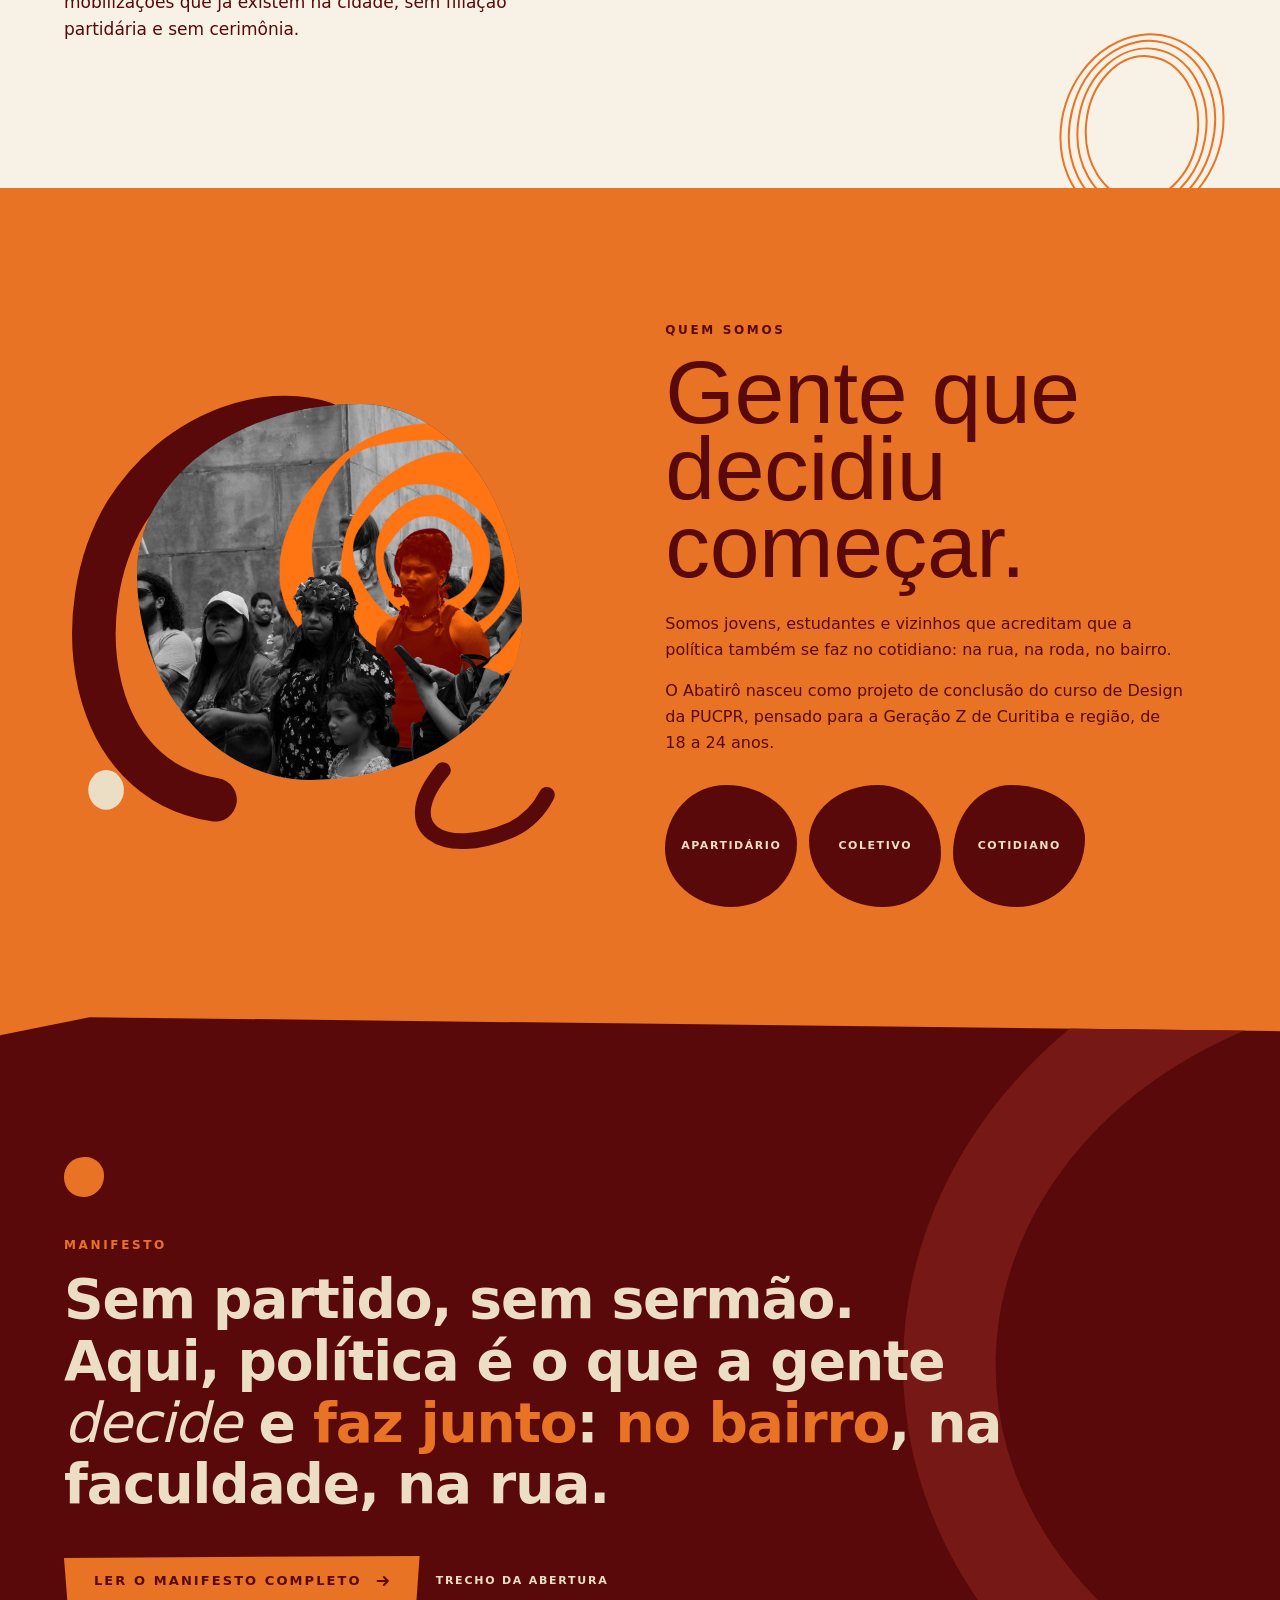
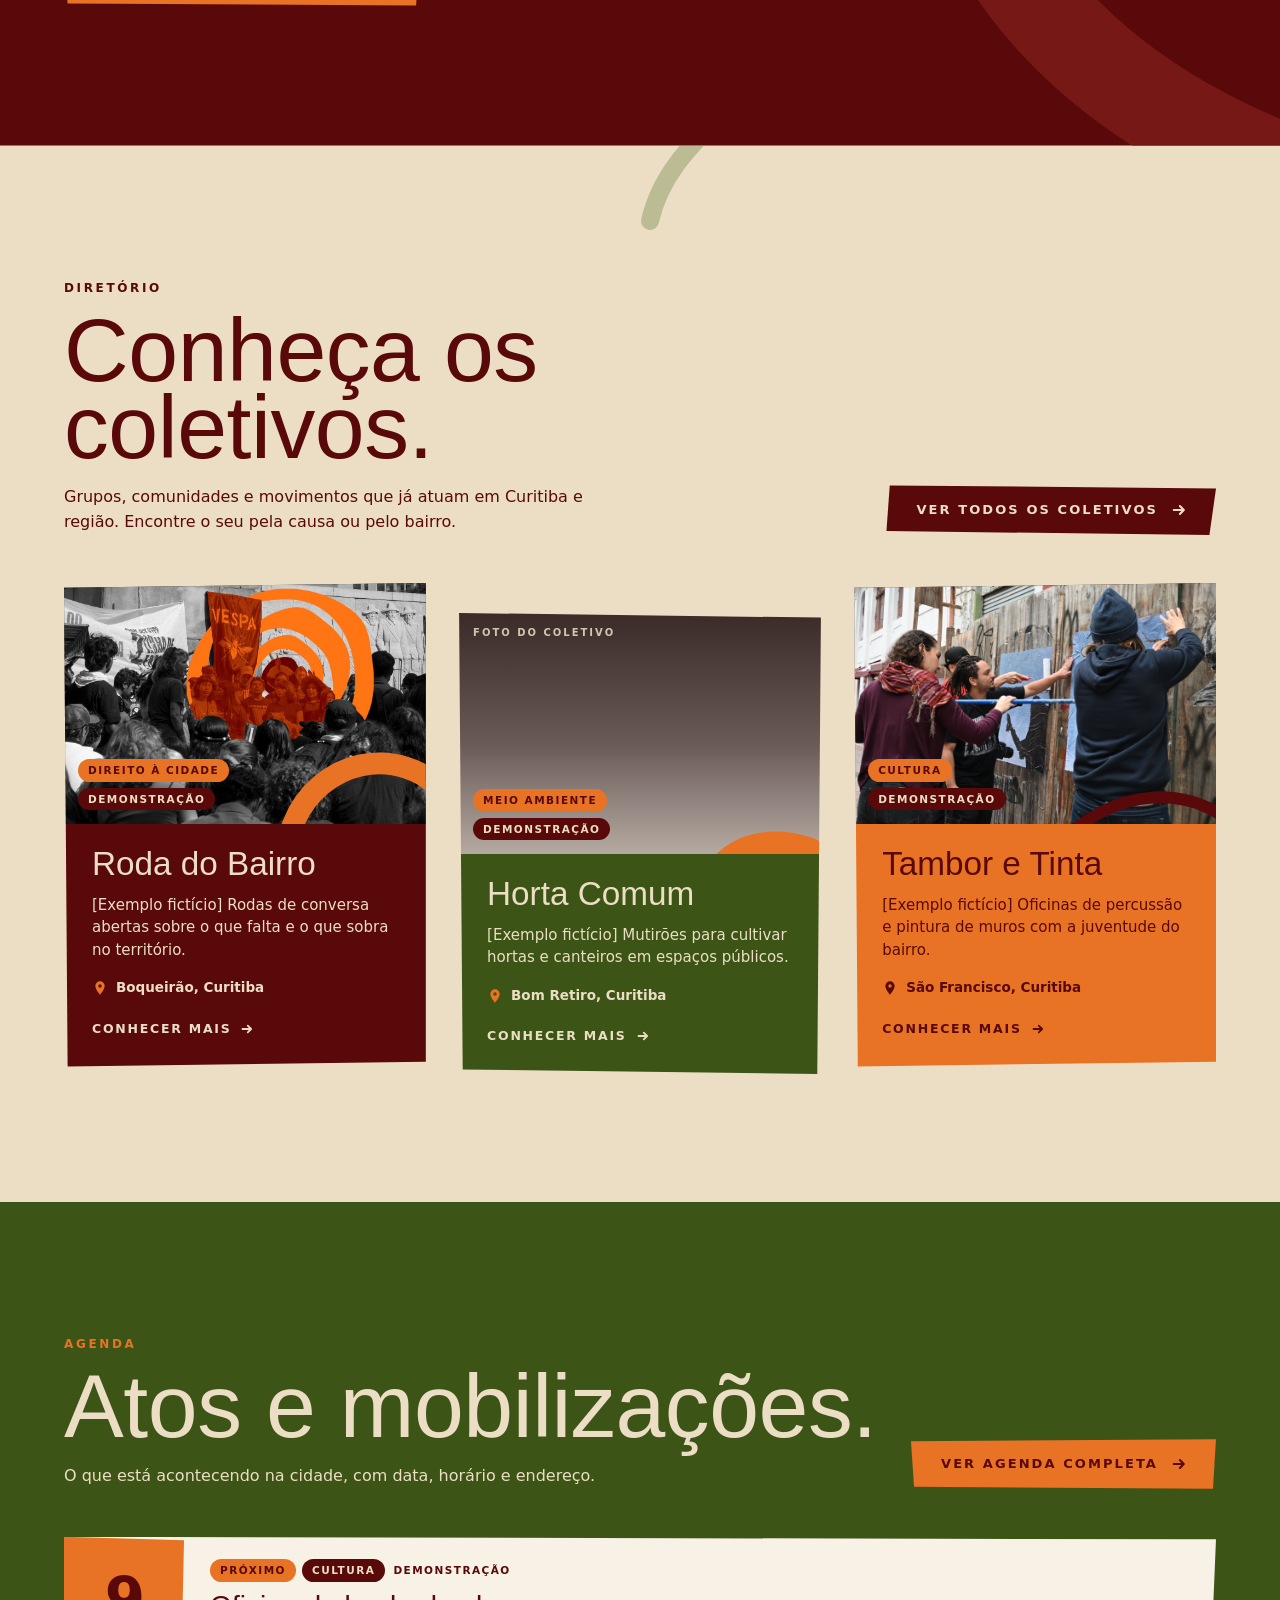
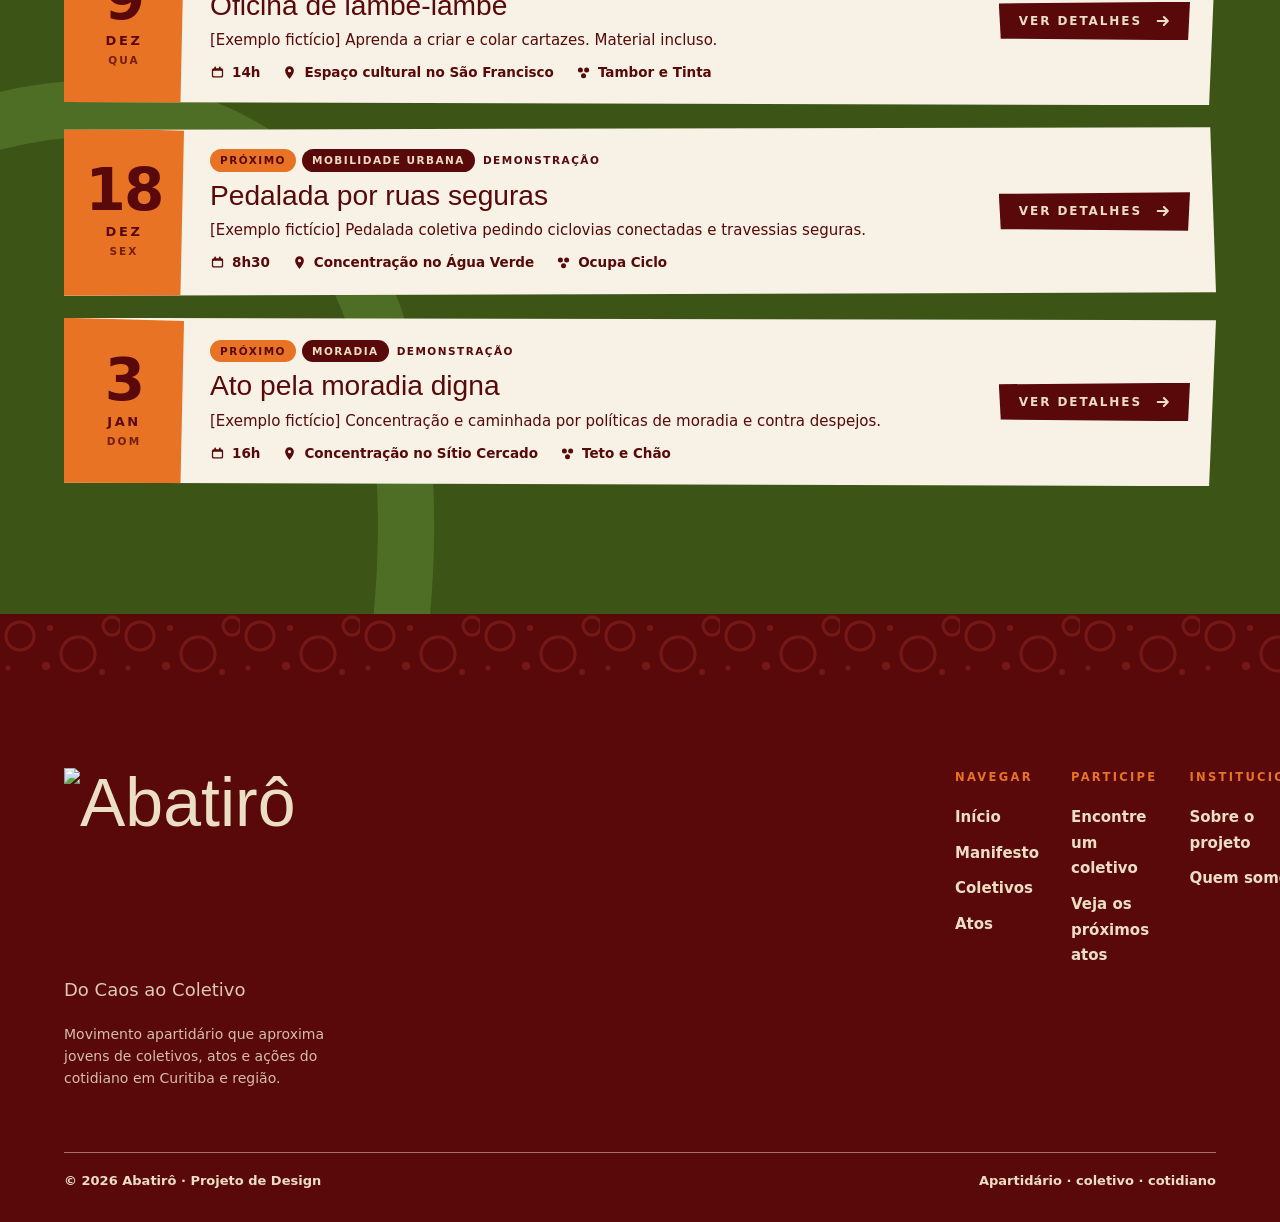
==== commit b9d83656: "Add files via upload" ====
--- a/index.html
+++ b/index.html
@@ -3,17 +3,22 @@
 <head>
 <meta charset="utf-8">
 <meta name="viewport" content="width=device-width, initial-scale=1">
-<title>Abatiro · Do caos ao coletivo</title>
+<title>Abatirô · Do caos ao coletivo</title>
 <meta name="description" content="Movimento apartidário que aproxima jovens de coletivos, atos e ações do cotidiano em Curitiba e região.">
 <meta name="theme-color" content="#590909">
 <meta property="og:type" content="website">
 <meta property="og:locale" content="pt_BR">
-<meta property="og:site_name" content="Abatiro">
-<meta property="og:title" content="Abatiro · Do caos ao coletivo">
+<meta property="og:site_name" content="Abatirô">
+<meta property="og:title" content="Abatirô · Do caos ao coletivo">
 <meta property="og:description" content="Movimento apartidário que aproxima jovens de coletivos, atos e ações do cotidiano em Curitiba e região.">
-<meta property="og:image" content="assets/img/og-abatiro.png">
+<meta property="og:image" content="https://abatiro.github.io/abatiro/assets/img/og-abatiro.png">
+<meta property="og:image:width" content="1200">
+<meta property="og:image:height" content="630">
+<meta property="og:url" content="https://abatiro.github.io/abatiro/">
+<link rel="canonical" href="https://abatiro.github.io/abatiro/">
 <meta name="twitter:card" content="summary_large_image">
-<link rel="icon" href="assets/img/favicon.svg" type="image/svg+xml">
+<link rel="icon" href="assets/img/favicon-64.png" type="image/png">
+<link rel="apple-touch-icon" href="assets/img/apple-touch-icon.png">
 <link rel="preconnect" href="https://fonts.googleapis.com">
 <link rel="preconnect" href="https://fonts.gstatic.com" crossorigin>
 <link rel="stylesheet" href="https://fonts.googleapis.com/css2?family=Inter:ital,wght@0,300..900;1,300..700&family=Lilita+One&display=swap">
@@ -26,7 +31,7 @@
 <a class="skip-link" href="#conteudo">Pular para o conteúdo</a>
 <header class="site-header">
   <div class="container">
-    <a class="logo" href="index.html" aria-label="Abatiro, página inicial">Abatiro</a>
+    <a class="logo" href="index.html"><img src="assets/img/logo-abatiro.png" alt="Abatirô, página inicial" width="773" height="180"></a>
     <button class="menu-toggle" type="button" aria-expanded="false" aria-controls="main-nav"><span class="bars"><span></span></span>Menu</button>
     <nav class="main-nav" id="main-nav" aria-label="Principal"><ul><li><a href="index.html" aria-current="page">Início</a></li><li><a href="manifesto.html">Manifesto</a></li><li><a href="coletivos.html">Coletivos</a></li><li><a href="atos.html">Atos</a></li></ul></nav>
   </div>
@@ -38,7 +43,7 @@
     <div class="reveal in">
       <span class="eyebrow">Curitiba e região · Movimento apartidário</span>
       <h1 id="hero-title" class="display display-xl">Do caos <br>ao <br><span class="l2">coletivo.</span></h1>
-      <p class="lead">Abatiro aproxima jovens de coletivos, atos e ações do dia a dia. <strong>Participar começa por perto</strong>, e sempre cabe mais um.</p>
+      <p class="lead">Abatirô aproxima jovens de coletivos, atos e ações do dia a dia. <strong>Participar começa por perto</strong>, e sempre cabe mais um.</p>
       <div class="btn-stack">
         <a class="btn btn-vinho" href="coletivos.html">Conheça os coletivos <svg class="arrow" viewBox="0 0 16 16" aria-hidden="true"><path d="M2 8h11M9 3.5 13.5 8 9 12.5" fill="none" stroke="currentColor" stroke-width="2.4" stroke-linecap="round" stroke-linejoin="round"/></svg></a>
         <a class="btn btn-laranja tilt-r" href="atos.html">Veja os próximos atos <svg class="arrow" viewBox="0 0 16 16" aria-hidden="true"><path d="M2 8h11M9 3.5 13.5 8 9 12.5" fill="none" stroke="currentColor" stroke-width="2.4" stroke-linecap="round" stroke-linejoin="round"/></svg></a>
@@ -65,7 +70,7 @@
     <div class="col-text reveal">
       <span class="eyebrow">Sobre o projeto</span>
       <h2 id="sobre-title" class="display display-l">Participar começa por perto.</h2>
-      <p>O Abatiro é uma plataforma para quem quer fazer parte, mas não sabe por onde começar.</p>
+      <p>O Abatirô é uma plataforma para quem quer fazer parte, mas não sabe por onde começar.</p>
       <p>Aqui você encontra coletivos, comunidades e mobilizações que já existem na cidade, sem filiação partidária e sem cerimônia.</p>
     </div>
     <ul class="feature-list reveal">
@@ -84,13 +89,13 @@
     <path d="M380 410 C 330 470, 380 500, 450 470 C 470 460, 480 445, 485 435" fill="none" stroke="#590909" stroke-width="16" stroke-linecap="round"/>
     <ellipse cx="40" cy="430" rx="18" ry="20" fill="#ECDEC4"/>
   </svg></div>
-  <div class="photo blob-2" data-foto="quem-somos" role="img" aria-label="Pessoas do movimento Abatiro reunidas"><span class="ph-label" aria-hidden="true">Foto · Quem somos</span></div>
+  <div class="photo blob-2" data-foto="quem-somos" role="img" aria-label="Pessoas do movimento Abatirô reunidas"><span class="ph-label" aria-hidden="true">Foto · Quem somos</span></div>
 </div>
     <div class="reveal">
       <span class="eyebrow">Quem somos</span>
       <h2 id="quem-title" class="display display-l">Gente que decidiu começar.</h2>
       <p>Somos jovens, estudantes e vizinhos que acreditam que a política também se faz no cotidiano: na rua, na roda, no bairro.</p>
-      <p>O Abatiro nasceu como projeto de conclusão do curso de Design da PUCPR, pensado para a Geração Z de Curitiba e região, de 18 a 24 anos.</p>
+      <p>O Abatirô nasceu como projeto de conclusão do curso de Design da PUCPR, pensado para a Geração Z de Curitiba e região, de 18 a 24 anos.</p>
       <div class="pills" aria-label="Princípios"><span class="pill-blob">Apartidário</span><span class="pill-blob">Coletivo</span><span class="pill-blob">Cotidiano</span></div>
     </div>
   </div>
@@ -137,7 +142,7 @@
   <div class="container inner">
     <div class="footer-grid">
       <div class="footer-brand">
-        <a class="footer-logo" href="index.html">Abatiro</a>
+        <a class="footer-logo" href="index.html"><img src="assets/img/logo-abatiro-bege.png" alt="Abatirô" width="859" height="200" loading="lazy"></a>
         <p class="footer-tag">Do Caos ao Coletivo</p>
         <p class="footer-desc">Movimento apartidário que aproxima jovens de coletivos, atos e ações do cotidiano em Curitiba e região.</p>
       </div>
@@ -149,7 +154,7 @@
       <nav class="footer-col" aria-labelledby="f-inst"><h2 id="f-inst">Institucional</h2><ul>
         <li><a href="index.html#sobre">Sobre o projeto</a></li><li><a href="index.html#quem-somos">Quem somos</a></li></ul></nav>
     </div>
-    <div class="footer-bottom"><span>© <span id="ano">2026</span> Abatiro · Projeto de Design</span><span>Apartidário · coletivo · cotidiano</span></div>
+    <div class="footer-bottom"><span>© <span id="ano">2026</span> Abatirô · Projeto de Design</span><span>Apartidário · coletivo · cotidiano</span></div>
   </div>
 </footer>
 </body>
--- a/assets/css/style.css
+++ b/assets/css/style.css
@@ -0,0 +1,680 @@
+/* =========================================================
+   ABATIRO — Do caos ao coletivo
+   Folha de estilo única do site
+   ========================================================= */
+
+/* ---------- Fontes ----------
+   Títulos: Ellak (fonte da identidade), se estiver instalada ou
+   se o arquivo for colocado em assets/fonts/ (veja abaixo).
+   Sem ela, o site usa Lilita One (Google Fonts) como substituta.
+   Texto: Inter (Google Fonts), igual às telas do projeto. */
+@font-face {
+  font-family: "Ellak";
+  src: local("Ellak"), local("Ellak Regular"), local("Ellak-Regular");
+  /* PARA USAR O ARQUIVO DA FONTE: copie Ellak.woff2 (ou .otf) para
+     assets/fonts/ e troque a linha acima por:
+     src: url("../fonts/Ellak.woff2") format("woff2"), url("../fonts/Ellak.otf") format("opentype"); */
+  font-display: swap;
+}
+
+:root {
+  --vinho: #590909;
+  --vinho-escuro: #160404;
+  --vermelho: #761816;
+  --laranja: #E87324;
+  --bege: #ECDEC4;
+  --creme: #F7F1E6;
+  --verde: #4E6D25;
+  --verde-escuro: #3C5415;
+
+  --display: "Ellak", "Lilita One", "Archivo Black", Impact, sans-serif;
+  --texto: "Inter", "Montserrat", system-ui, -apple-system, "Segoe UI", Roboto, sans-serif;
+
+  --max: 1180px;
+  --gutter: clamp(20px, 5vw, 72px);
+  --radius: 4px;
+  --header-h: 84px;
+}
+
+/* ---------- Base ---------- */
+*, *::before, *::after { box-sizing: border-box; }
+html { scroll-behavior: smooth; -webkit-text-size-adjust: 100%; }
+body {
+  margin: 0;
+  font-family: var(--texto);
+  font-size: 16px;
+  line-height: 1.6;
+  color: var(--vinho);
+  background: var(--bege);
+  text-rendering: optimizeLegibility;
+  -webkit-font-smoothing: antialiased;
+  overflow-x: hidden;
+}
+img { max-width: 100%; display: block; }
+a { color: inherit; }
+button { font: inherit; color: inherit; cursor: pointer; }
+h1, h2, h3, h4 { margin: 0; font-weight: 400; }
+p { margin: 0 0 1em; }
+ul, ol { margin: 0; }
+
+.sr-only {
+  position: absolute !important; width: 1px; height: 1px; padding: 0; margin: -1px;
+  overflow: hidden; clip: rect(0 0 0 0); white-space: nowrap; border: 0;
+}
+.skip-link {
+  position: absolute; left: 12px; top: -60px; z-index: 1000;
+  background: var(--laranja); color: var(--vinho-escuro); padding: 10px 16px;
+  font-weight: 700; text-decoration: none; border-radius: var(--radius);
+}
+.skip-link:focus { top: 12px; }
+:focus-visible { outline: 3px solid var(--laranja); outline-offset: 3px; }
+.on-orange :focus-visible, .sec-laranja :focus-visible { outline-color: var(--vinho-escuro); }
+
+.container { width: 100%; max-width: calc(var(--max) + 2 * var(--gutter)); margin: 0 auto; padding: 0 var(--gutter); }
+
+/* ---------- Tipografia ---------- */
+.display {
+  font-family: var(--display);
+  line-height: .86;
+  letter-spacing: -.005em;
+  font-weight: 400;
+  text-transform: none;
+}
+.display-xl { font-size: clamp(64px, 10.4vw, 152px); }
+.display-l  { font-size: clamp(48px, 7vw, 100px); }
+.display-m  { font-size: clamp(38px, 5vw, 70px); }
+.display-s  { font-size: clamp(28px, 3vw, 40px); }
+.display .sub { display: block; font-size: .5em; line-height: 1; margin-top: .08em; }
+
+.eyebrow {
+  display: inline-block;
+  font-size: 12px; font-weight: 800; letter-spacing: .22em; text-transform: uppercase;
+  margin-bottom: 14px;
+}
+.eyebrow.laranja { color: var(--laranja); }
+.lead { font-size: clamp(18px, 1.7vw, 23px); line-height: 1.55; }
+.lead strong { font-weight: 700; }
+.small { font-size: 14px; }
+.italic { font-style: italic; }
+
+/* ---------- Faixa de demonstração ---------- */
+.demo-bar {
+  background: var(--vinho);
+  color: var(--bege);
+  text-align: center;
+  font-size: 12px; font-weight: 600; letter-spacing: .03em;
+  padding: 8px var(--gutter);
+  line-height: 1.4;
+}
+.demo-bar b { color: var(--laranja); letter-spacing: .14em; font-weight: 800; }
+
+/* ---------- Cabeçalho ---------- */
+.site-header {
+  position: sticky; top: 0; z-index: 100;
+  background: var(--bege);
+  border-bottom: 1px solid rgba(89, 9, 9, .08);
+}
+.site-header .container { display: flex; align-items: center; justify-content: space-between; min-height: var(--header-h); }
+.logo {
+  font-family: var(--display); font-size: 46px; line-height: 1; color: var(--vinho);
+  text-decoration: none; letter-spacing: .01em;
+}
+.main-nav ul { list-style: none; display: flex; gap: clamp(20px, 3.4vw, 48px); padding: 0; }
+.main-nav a {
+  position: relative; text-decoration: none;
+  font-size: 13px; font-weight: 800; letter-spacing: .16em; text-transform: uppercase;
+  padding: 8px 2px;
+}
+.main-nav a::after {
+  content: ""; position: absolute; left: -6px; right: -6px; bottom: 0; height: 7px;
+  background: var(--laranja); transform: scaleX(0) skewX(-12deg) rotate(-1deg); transform-origin: left;
+  transition: transform .25s ease; z-index: -1; border-radius: 2px;
+}
+.main-nav a:hover::after, .main-nav a[aria-current="page"]::after { transform: scaleX(1) skewX(-12deg) rotate(-1deg); }
+.menu-toggle {
+  display: none; align-items: center; gap: 10px;
+  background: var(--vinho); color: var(--bege); border: 0;
+  padding: 10px 14px; font-size: 12px; font-weight: 800; letter-spacing: .16em;
+  clip-path: polygon(0 6%, 100% 0, 97% 100%, 2% 94%);
+}
+.menu-toggle .bars { width: 18px; height: 12px; position: relative; display: inline-block; }
+.menu-toggle .bars::before, .menu-toggle .bars::after, .menu-toggle .bars span {
+  content: ""; position: absolute; left: 0; right: 0; height: 2px; background: currentColor; transition: transform .2s, opacity .2s;
+}
+.menu-toggle .bars::before { top: 0; }
+.menu-toggle .bars span { top: 5px; }
+.menu-toggle .bars::after { bottom: 0; }
+.menu-toggle[aria-expanded="true"] .bars::before { transform: translateY(5px) rotate(45deg); }
+.menu-toggle[aria-expanded="true"] .bars span { opacity: 0; }
+.menu-toggle[aria-expanded="true"] .bars::after { transform: translateY(-5px) rotate(-45deg); }
+
+/* ---------- Botões ---------- */
+.btn {
+  display: inline-flex; align-items: center; justify-content: center; gap: 14px;
+  padding: 17px 30px;
+  font-size: 13px; font-weight: 800; letter-spacing: .16em; text-transform: uppercase;
+  text-decoration: none; border: 0; line-height: 1.2;
+  clip-path: polygon(0 4%, 100% 0, 99% 100%, 1% 96%);
+  transition: transform .18s ease, filter .18s ease;
+}
+.btn:hover { transform: translateY(-2px) rotate(-.6deg); filter: brightness(1.06); }
+.btn:active { transform: translateY(0); }
+.btn .arrow { width: 14px; height: 14px; flex: none; }
+.btn-vinho { background: var(--vinho); color: var(--bege); }
+.btn-laranja { background: var(--laranja); color: var(--vinho); }
+.btn-creme { background: var(--creme); color: var(--vinho); }
+.btn-escuro { background: var(--vinho-escuro); color: var(--bege); }
+.btn-sm { padding: 12px 20px; font-size: 12px; }
+.btn-row { display: flex; flex-wrap: wrap; gap: 16px; align-items: center; }
+.btn-stack { display: flex; flex-direction: column; align-items: flex-start; gap: 16px; }
+.btn.tilt-r { clip-path: polygon(1% 0, 100% 6%, 98% 100%, 0 92%); }
+
+/* ---------- Etiquetas ---------- */
+.tag {
+  display: inline-flex; align-items: center;
+  font-size: 10.5px; font-weight: 800; letter-spacing: .14em; text-transform: uppercase;
+  padding: 4px 10px; border-radius: 999px; line-height: 1.4; white-space: nowrap;
+}
+.tag-laranja { background: var(--laranja); color: var(--vinho); }
+.tag-vinho { background: var(--vinho); color: var(--bege); }
+.tag-creme { background: var(--creme); color: var(--vinho); }
+.tag-plain { padding-left: 2px; padding-right: 2px; }
+.tag-outline { border: 1.5px solid currentColor; border-radius: 3px; transform: rotate(-3deg); }
+.tags { display: flex; flex-wrap: wrap; gap: 6px; align-items: center; }
+
+/* ---------- Fotos e blocos de cor ---------- */
+.photo {
+  position: relative; overflow: hidden;
+  background: linear-gradient(180deg, #3a2a28 0%, #6b5b57 55%, #b5aaa2 100%);
+  color: rgba(236, 222, 196, .85);
+}
+.photo img { width: 100%; height: 100%; object-fit: cover; }
+.photo .ph-label {
+  position: absolute; inset: 0; display: flex; align-items: center; justify-content: center; text-align: center; padding: 16px;
+  font-size: 11px; font-weight: 800; letter-spacing: .2em; text-transform: uppercase;
+}
+.photo.has-img .ph-label { display: none; }
+.blob {
+  border-radius: 46% 54% 42% 58% / 52% 44% 56% 48%;
+}
+.blob-2 { border-radius: 58% 42% 55% 45% / 45% 58% 42% 55%; }
+.photo.hero-photo { width: min(100%, 380px); aspect-ratio: 1.07; }
+
+/* ---------- Formas decorativas ---------- */
+.deco { position: absolute; pointer-events: none; }
+.deco svg { width: 100%; height: 100%; display: block; overflow: visible; }
+
+.dots-strip {
+  height: 48px;
+  background-image:
+    radial-gradient(circle, var(--laranja) 6px, transparent 6.6px),
+    radial-gradient(circle, var(--laranja) 3px, transparent 3.6px);
+  background-size: 92px 30px, 46px 30px;
+  background-position: 16px 4px, 0 22px;
+  background-repeat: repeat-x;
+  opacity: .9;
+}
+
+.footer-pattern {
+  height: 64px;
+  background-color: var(--vinho);
+  background-image: url("data:image/svg+xml,%3Csvg xmlns='http://www.w3.org/2000/svg' width='120' height='64' viewBox='0 0 120 64'%3E%3Cg fill='none' stroke='%23761816' stroke-width='3'%3E%3Ccircle cx='20' cy='22' r='14'/%3E%3Ccircle cx='78' cy='40' r='17'/%3E%3Ccircle cx='112' cy='12' r='9'/%3E%3C/g%3E%3Cg fill='%23761816'%3E%3Ccircle cx='50' cy='14' r='3'/%3E%3Ccircle cx='46' cy='52' r='4'/%3E%3Ccircle cx='102' cy='58' r='3'/%3E%3Ccircle cx='8' cy='54' r='2.5'/%3E%3C/g%3E%3C/svg%3E");
+  background-size: 120px 64px;
+}
+
+/* ---------- Seções ---------- */
+.sec { position: relative; overflow: hidden; }
+.sec-pad { padding: clamp(72px, 10vw, 128px) 0; }
+.sec-bege { background: var(--bege); }
+.sec-creme { background: var(--creme); }
+.sec-laranja { background: var(--laranja); }
+.sec-vinho { background: var(--vinho); color: var(--bege); }
+.sec-verde { background: var(--verde-escuro); color: var(--bege); }
+.sec-head { display: flex; justify-content: space-between; align-items: flex-end; gap: 32px; flex-wrap: wrap; margin-bottom: 48px; }
+.sec-head > div { flex: 1 1 480px; }
+.sec-head p { max-width: 560px; margin: 18px 0 0; }
+
+/* Recorte inclinado entre seções */
+.cut-top { clip-path: polygon(0 18px, 7% 0, 100% 14px, 100% 100%, 0 100%); margin-top: -18px; }
+
+/* ---------- HERO (início) ---------- */
+.hero { padding: clamp(40px, 7vw, 96px) 0 clamp(40px, 5vw, 64px); position: relative; }
+.hero-grid { display: grid; grid-template-columns: 1.08fr 1fr; gap: 40px; align-items: center; }
+.hero h1 { color: var(--vinho); margin-bottom: 36px; }
+.hero h1 .l2 { color: var(--vermelho); }
+.hero .lead { max-width: 600px; margin-bottom: 40px; }
+.hero-art { position: relative; aspect-ratio: 1; max-width: 560px; justify-self: center; width: 100%; }
+.hero-art .photo { position: absolute; left: 17%; top: 14%; width: 66%; height: 62%; }
+.hero-art .badge {
+  position: absolute; right: 2%; bottom: 3%; width: 30%; aspect-ratio: 1; border-radius: 50%;
+  background: var(--vinho); display: flex; flex-direction: column; align-items: center; justify-content: center;
+  transform: rotate(-10deg); text-align: center;
+}
+.hero-art .badge .b1 { font-family: var(--display); color: var(--laranja); font-size: clamp(22px, 2.6vw, 34px); line-height: 1; }
+.hero-art .badge .b2 { color: var(--bege); font-size: clamp(9px, .9vw, 12px); font-weight: 800; letter-spacing: .16em; }
+
+/* ---------- Sobre (participar) ---------- */
+.sobre-grid { display: grid; grid-template-columns: 1fr 1fr; gap: clamp(32px, 6vw, 96px); align-items: start; }
+.sobre-grid h2 { color: var(--vinho); margin-bottom: 36px; }
+.sobre-grid .col-text p { font-size: 17px; max-width: 470px; }
+.feature-list { list-style: none; padding: 0; }
+.feature-list li { display: grid; grid-template-columns: 56px 1fr; gap: 18px; padding: 22px 0; border-bottom: 1.5px solid rgba(89,9,9,.25); }
+.feature-list li:last-child { border-bottom: 0; }
+.feature-list .ic { width: 52px; height: 52px; border-radius: 50%; background: var(--laranja); display: grid; place-items: center; color: var(--vinho); }
+.feature-list .ic svg { width: 26px; height: 26px; }
+.feature-list h3 { font-size: 18px; font-weight: 800; margin-bottom: 4px; }
+.feature-list p { font-size: 14.5px; margin: 0; }
+
+/* ---------- Quem somos ---------- */
+.quem-grid { display: grid; grid-template-columns: 1fr 1.05fr; gap: clamp(32px, 6vw, 90px); align-items: center; }
+.quem-art { position: relative; aspect-ratio: 1.05; max-width: 520px; width: 100%; }
+.quem-art .photo { position: absolute; left: 14%; top: 8%; width: 74%; height: 76%; }
+.quem-grid h2 { color: var(--vinho); margin-bottom: 26px; }
+.quem-grid p { max-width: 520px; }
+.pills { display: flex; flex-wrap: wrap; gap: 12px; margin-top: 30px; }
+.pill-blob {
+  width: 132px; height: 122px; background: var(--vinho); color: var(--bege);
+  display: grid; place-items: center; text-align: center;
+  font-size: 11px; font-weight: 800; letter-spacing: .14em; text-transform: uppercase;
+  border-radius: 46% 54% 50% 50% / 52% 48% 52% 48%;
+}
+.pill-blob:nth-child(2) { border-radius: 52% 48% 44% 56% / 46% 56% 44% 54%; }
+.pill-blob:nth-child(3) { border-radius: 44% 56% 52% 48% / 56% 44% 56% 44%; }
+
+/* ---------- Faixa do manifesto (início) ---------- */
+.manifesto-band { padding: clamp(80px, 11vw, 140px) 0; }
+.manifesto-band .quote {
+  font-size: clamp(30px, 4.3vw, 58px); font-weight: 800; line-height: 1.12; letter-spacing: -.02em;
+  max-width: 1000px; margin: 0 0 40px;
+}
+.manifesto-band .quote em { font-weight: 300; font-style: italic; }
+.manifesto-band .hl { color: var(--laranja); }
+.manifesto-band .dot { width: 40px; height: 40px; background: var(--laranja); border-radius: 50% 46% 52% 48%; margin-bottom: 34px; }
+.note-label { font-size: 11px; font-weight: 800; letter-spacing: .16em; text-transform: uppercase; }
+
+/* ---------- Cards de coletivos ---------- */
+.cards { display: grid; grid-template-columns: repeat(3, 1fr); gap: clamp(20px, 2.6vw, 34px); align-items: start; }
+.card {
+  position: relative; display: flex; flex-direction: column;
+  text-decoration: none; color: inherit;
+  clip-path: polygon(0 1%, 100% 0, 100% 99%, 1% 100%);
+  transition: transform .25s ease;
+}
+.cards .card:nth-child(3n+2) { margin-top: 30px; clip-path: polygon(0 0, 100% 1%, 99% 100%, 1% 99%); }
+.card:hover { transform: translateY(-6px) rotate(-.4deg); }
+.card .card-top { position: relative; overflow: hidden; }
+.card .photo { aspect-ratio: 1.5; }
+.card .photo .ph-label { justify-content: flex-start; align-items: flex-start; font-size: 10px; padding: 12px 14px; }
+.card .card-deco { position: absolute; right: -10%; bottom: -26%; width: 58%; height: 66%; }
+.card .card-tags { position: absolute; left: 14px; bottom: 14px; display: flex; flex-direction: column; align-items: flex-start; gap: 6px; }
+.card .card-body { padding: 24px 28px 26px; flex: 1; }
+.card h3 { font-family: var(--display); font-size: clamp(28px, 2.6vw, 36px); line-height: .95; margin-bottom: 14px; }
+.card p { font-size: 15px; line-height: 1.5; margin-bottom: 16px; }
+.card .meta { display: flex; gap: 8px; align-items: center; font-size: 13.5px; font-weight: 700; margin-bottom: 16px; }
+.card .meta svg { width: 16px; height: 16px; color: var(--laranja); flex: none; }
+.card .more { font-size: 12.5px; font-weight: 800; letter-spacing: .14em; text-transform: uppercase; display: inline-flex; gap: 10px; align-items: center; }
+.card .more svg { width: 12px; height: 12px; transition: transform .2s; }
+.card:hover .more svg { transform: translateX(4px); }
+.c-vinho .card-body { background: var(--vinho); color: var(--bege); }
+.c-verde .card-body { background: var(--verde-escuro); color: var(--bege); }
+.c-laranja .card-body { background: var(--laranja); color: var(--vinho); }
+.c-laranja .meta svg { color: var(--vinho); }
+.c-creme .card-body { background: var(--creme); color: var(--vinho); }
+.c-vermelho .card-body { background: var(--vermelho); color: var(--bege); }
+.c-vinho h3, .c-verde h3 { color: var(--bege); }
+
+/* ---------- Lista de atos ---------- */
+.event-list { display: flex; flex-direction: column; gap: 22px; }
+.event {
+  display: grid; grid-template-columns: 120px 1fr auto; align-items: stretch;
+  background: var(--creme); color: var(--vinho);
+  clip-path: polygon(0 0, 100% 1.5%, 99.4% 100%, 0 98%);
+  text-decoration: none;
+}
+.event:nth-child(even) { clip-path: polygon(0 1.5%, 99.5% 0, 100% 98%, 0 100%); }
+.event .date {
+  background: var(--laranja); color: var(--vinho); display: flex; flex-direction: column; align-items: center; justify-content: center;
+  padding: 18px 8px; text-align: center; clip-path: polygon(0 0, 100% 2%, 97% 100%, 0 100%);
+}
+.event .date .d { font-size: 58px; font-weight: 900; line-height: .9; letter-spacing: -.03em; }
+.event .date .m { font-size: 13px; font-weight: 800; letter-spacing: .2em; text-transform: uppercase; margin-top: 6px; }
+.event .date .w { font-size: 10.5px; font-weight: 800; letter-spacing: .2em; text-transform: uppercase; opacity: .8; }
+.event .info { padding: 22px 26px; min-width: 0; }
+.event h3 { font-family: var(--display); font-size: clamp(24px, 2.2vw, 30px); line-height: 1; margin: 10px 0 8px; }
+.event p { font-size: 15px; margin-bottom: 10px; }
+.event .ev-meta { display: flex; flex-wrap: wrap; gap: 8px 22px; font-size: 13.5px; font-weight: 700; }
+.event .ev-meta span { display: inline-flex; gap: 7px; align-items: center; }
+.event .ev-meta svg { width: 15px; height: 15px; color: var(--vinho); flex: none; }
+.event .actions { display: flex; align-items: center; padding: 22px 26px 22px 0; }
+.event.past { background: #E3D3B6; }
+.event.past .date { background: #D9C7A6; color: var(--vinho); }
+.month-label { font-size: 13px; font-weight: 800; letter-spacing: .2em; text-transform: uppercase; margin: 36px 0 16px; }
+.month-label:first-child { margin-top: 0; }
+
+/* ---------- Agenda (início) ---------- */
+.agenda h2 { color: var(--bege); }
+.agenda .eyebrow { color: var(--laranja); }
+
+/* ---------- Rodapé ---------- */
+.site-footer { background: var(--vinho); color: var(--bege); }
+.site-footer .inner { padding-top: clamp(56px, 7vw, 90px); padding-bottom: 30px; }
+.footer-grid { display: grid; grid-template-columns: 1.5fr 1fr 1fr 1fr; gap: 32px; }
+.footer-logo { font-family: var(--display); font-size: 68px; line-height: 1; color: var(--bege); text-decoration: none; }
+.footer-tag { font-size: 18px; margin: 8px 0 18px; opacity: .9; }
+.footer-desc { font-size: 14px; max-width: 300px; opacity: .85; }
+.footer-col h2 { font-size: 11.5px; font-weight: 800; letter-spacing: .2em; text-transform: uppercase; color: var(--laranja); margin-bottom: 18px; }
+.footer-col ul { list-style: none; padding: 0; display: flex; flex-direction: column; gap: 10px; }
+.footer-col a { text-decoration: none; font-weight: 600; font-size: 15px; }
+.footer-col a:hover { color: var(--laranja); text-decoration: underline; text-underline-offset: 4px; }
+.footer-bottom { border-top: 1.5px solid rgba(236, 222, 196, .5); margin-top: 48px; padding-top: 18px; display: flex; justify-content: space-between; gap: 16px; flex-wrap: wrap; font-size: 13px; font-weight: 600; }
+
+/* ---------- Heros internos ---------- */
+.page-hero { position: relative; overflow: hidden; padding: clamp(56px, 8vw, 110px) 0 clamp(56px, 7vw, 96px); }
+.page-hero h1 { margin-bottom: 30px; }
+.page-hero .lead { max-width: 640px; }
+.hero-split { display: grid; grid-template-columns: 1.4fr 1fr; gap: 40px; align-items: end; }
+.stats { display: flex; flex-direction: column; gap: 6px; }
+.stat { display: flex; align-items: center; gap: 16px; }
+.stat .n { font-size: clamp(60px, 6vw, 84px); font-weight: 900; line-height: .95; letter-spacing: -.03em; }
+.stat .t { font-size: 14px; font-weight: 700; }
+.hl-boxes { display: grid; grid-template-columns: repeat(3, 1fr); gap: 20px; margin-top: 56px; }
+.hl-box { background: rgba(236, 222, 196, .12); padding: 18px 20px; display: grid; grid-template-columns: 36px 1fr; gap: 12px; clip-path: polygon(0 0, 100% 2%, 99% 100%, 1% 97%); }
+.hl-box svg { width: 30px; height: 30px; color: var(--laranja); }
+.hl-box h2 { font-size: 15px; font-weight: 800; margin-bottom: 4px; }
+.hl-box p { font-size: 14px; margin: 0; opacity: .92; }
+
+/* ---------- Busca e filtros ---------- */
+.search {
+  display: flex; align-items: center; gap: 12px; background: var(--creme);
+  padding: 8px 8px 8px 22px; margin-bottom: 18px;
+  clip-path: polygon(0 4%, 100% 0, 99.5% 100%, .5% 96%);
+}
+.search svg { width: 20px; height: 20px; color: var(--vinho); flex: none; }
+.search input {
+  flex: 1; min-width: 0; border: 0; background: transparent; font: inherit; font-size: 16px; color: var(--vinho); padding: 10px 0;
+}
+.search input::placeholder { color: rgba(89, 9, 9, .7); }
+.search input:focus { outline: none; }
+.search:focus-within { box-shadow: inset 0 0 0 2px var(--laranja); }
+.search button { background: var(--vinho); color: var(--bege); border: 0; padding: 13px 22px; font-size: 13px; font-weight: 800; letter-spacing: .14em; text-transform: uppercase; clip-path: polygon(0 6%, 100% 0, 97% 100%, 3% 94%); }
+.chips { display: flex; flex-wrap: wrap; gap: 8px; margin-bottom: 26px; }
+.chip {
+  background: transparent; border: 1.5px solid var(--vinho); color: var(--vinho);
+  border-radius: 999px; padding: 6px 12px; font-size: 13.5px; font-weight: 700; display: inline-flex; gap: 8px; align-items: center;
+  transition: background .15s, color .15s;
+}
+.chip .count { font-size: 11.5px; opacity: .8; }
+.chip:hover { background: rgba(89, 9, 9, .08); }
+.chip[aria-pressed="true"] { background: var(--vinho); color: var(--bege); }
+.tabs { display: flex; flex-wrap: wrap; gap: 8px; margin-bottom: 18px; }
+.tab {
+  background: #DCC9A8; border: 0; color: var(--vinho); padding: 10px 16px; font-size: 12px; font-weight: 800; letter-spacing: .16em; text-transform: uppercase;
+  clip-path: polygon(0 6%, 100% 0, 98% 100%, 2% 94%);
+}
+.tab[aria-selected="true"] { background: var(--vinho); color: var(--bege); }
+.result-count { font-size: 14px; font-weight: 700; margin-bottom: 26px; }
+.empty { padding: 40px; background: var(--creme); text-align: center; font-weight: 600; }
+.empty button { margin-top: 14px; }
+
+/* ---------- Destaque do próximo ato ---------- */
+.feature-event {
+  background: var(--vinho); color: var(--bege); position: relative; overflow: hidden;
+  display: grid; grid-template-columns: 1fr 1.1fr; gap: 32px; align-items: center;
+  padding: clamp(32px, 5vw, 70px) clamp(24px, 4vw, 48px);
+  clip-path: polygon(0 1.5%, 1.5% 0, 100% 1%, 99.3% 100%, 0 99%);
+  margin-bottom: 48px;
+}
+.feature-event .big-date { display: flex; align-items: flex-end; gap: 10px; flex-wrap: wrap; position: relative; }
+.feature-event .big-date .d { font-size: clamp(110px, 16vw, 230px); font-weight: 900; color: var(--laranja); line-height: .8; letter-spacing: -.05em; }
+.feature-event .big-date .m { font-size: clamp(26px, 3vw, 40px); font-weight: 800; letter-spacing: .12em; margin-bottom: .2em; }
+.feature-event .big-date .w { width: 100%; font-size: 12px; font-weight: 800; letter-spacing: .2em; margin-top: 20px; }
+.feature-event h2 { font-family: var(--display); font-size: clamp(40px, 4.8vw, 66px); line-height: .9; margin: 14px 0 18px; color: var(--bege); }
+.feature-event p { font-size: 18px; }
+.feature-event .fe-meta { list-style: none; padding: 0; display: flex; flex-direction: column; gap: 8px; margin-bottom: 24px; font-weight: 700; }
+.feature-event .fe-meta li { display: flex; gap: 10px; align-items: center; }
+.feature-event .fe-meta svg { width: 18px; height: 18px; color: var(--laranja); }
+.feature-event .tags .tag-plain { color: var(--bege); }
+
+/* ---------- Detalhes (coletivo / ato) ---------- */
+.detail-hero { position: relative; overflow: hidden; padding: 32px 0 clamp(56px, 7vw, 90px); }
+.breadcrumb { font-size: 11.5px; font-weight: 800; letter-spacing: .18em; text-transform: uppercase; margin-bottom: clamp(36px, 6vw, 70px); }
+.breadcrumb ol { list-style: none; padding: 0; display: flex; gap: 10px; flex-wrap: wrap; }
+.breadcrumb li + li::before { content: "›"; margin-right: 10px; }
+.breadcrumb a { text-decoration: none; }
+.breadcrumb a:hover { text-decoration: underline; }
+.detail-grid { display: grid; grid-template-columns: 1.15fr 1fr; gap: 40px; align-items: center; }
+.detail-grid h1 { font-family: var(--display); font-size: clamp(48px, 6.4vw, 90px); line-height: .88; margin: 14px 0 22px; }
+.detail-grid .lead { max-width: 560px; }
+.detail-art { position: relative; aspect-ratio: 1.2; width: 100%; max-width: 520px; justify-self: end; }
+.detail-art .photo { position: absolute; left: 12%; top: 6%; width: 70%; height: 82%; }
+.info-cards { display: grid; grid-template-columns: repeat(3, 1fr); gap: 20px; margin-top: 50px; position: relative; z-index: 2; }
+.info-card { background: var(--creme); color: var(--vinho); padding: 16px 20px 20px; clip-path: polygon(0 3%, 100% 0, 99% 100%, 1% 96%); }
+.info-card:nth-child(2) { clip-path: polygon(0 0, 100% 3%, 99% 97%, 1% 100%); }
+.info-card .k { font-size: 10.5px; font-weight: 800; letter-spacing: .18em; text-transform: uppercase; margin-bottom: 6px; }
+.info-card .v { font-size: 22px; font-weight: 800; line-height: 1.15; }
+.info-card .s { font-size: 13px; font-weight: 600; margin-top: 4px; }
+.detail-body { display: grid; grid-template-columns: 1.4fr 1fr; gap: clamp(32px, 6vw, 90px); align-items: start; }
+.detail-body h2.k { font-size: 11.5px; font-weight: 800; letter-spacing: .2em; text-transform: uppercase; margin: 0 0 10px; }
+.detail-body .txt { font-size: 18px; margin-bottom: 34px; max-width: 560px; }
+.summary-box { background: var(--vinho); color: var(--bege); padding: 22px 24px 26px; clip-path: polygon(0 2%, 100% 0, 99% 100%, 1% 98%); }
+.summary-box h2 { font-size: 11.5px; font-weight: 800; letter-spacing: .2em; text-transform: uppercase; color: var(--laranja); margin-bottom: 18px; }
+.summary-box dl { margin: 0; display: flex; flex-direction: column; gap: 14px; }
+.summary-box .row { display: grid; grid-template-columns: 26px 1fr; gap: 12px; }
+.summary-box svg { width: 20px; height: 20px; color: var(--laranja); margin-top: 2px; }
+.summary-box dt { font-size: 10.5px; font-weight: 800; letter-spacing: .18em; text-transform: uppercase; opacity: .8; }
+.summary-box dd { margin: 0; font-weight: 700; font-size: 15px; }
+.summary-box dd a { color: var(--bege); }
+.summary-box .note { font-size: 13px; opacity: .8; margin: 18px 0 0; }
+.toast {
+  position: fixed; left: 50%; bottom: 28px; transform: translate(-50%, 30px); opacity: 0; z-index: 500;
+  background: var(--vinho-escuro); color: var(--bege); padding: 14px 22px; font-weight: 700; font-size: 14px;
+  transition: opacity .25s, transform .25s; pointer-events: none; border-radius: 3px; max-width: calc(100vw - 32px); text-align: center;
+}
+.toast.show { opacity: 1; transform: translate(-50%, 0); }
+
+/* ---------- MANIFESTO ---------- */
+.mf-hero h1 { color: var(--bege); margin-bottom: 26px; }
+.mf-hero .subtitle { font-size: clamp(22px, 2.6vw, 34px); font-style: italic; font-weight: 300; margin-bottom: 28px; }
+.mf-hero .meta { display: inline-block; background: var(--laranja); color: var(--vinho); font-size: 11.5px; font-weight: 800; letter-spacing: .14em; text-transform: uppercase; padding: 6px 12px; clip-path: polygon(2% 0, 100% 0, 97% 100%, 0 100%); margin-bottom: 26px; }
+.mf-quicknav { display: flex; flex-wrap: wrap; gap: 8px 22px; list-style: none; padding: 0; }
+.mf-quicknav a { font-size: 12px; font-weight: 800; letter-spacing: .14em; text-transform: uppercase; text-decoration: none; color: var(--bege); }
+.mf-quicknav a:hover { color: var(--laranja); }
+
+.mf-progress { position: fixed; top: 0; left: 0; height: 4px; background: var(--laranja); width: 0; z-index: 200; transition: width .1s linear; }
+
+.mf-layout { display: grid; grid-template-columns: 250px minmax(0, 1fr); gap: clamp(32px, 5vw, 80px); align-items: start; }
+.mf-toc { position: sticky; top: calc(var(--header-h) + 24px); max-height: calc(100vh - var(--header-h) - 48px); overflow: auto; padding-right: 6px; }
+.mf-toc h2 { font-size: 11.5px; font-weight: 800; letter-spacing: .2em; text-transform: uppercase; color: var(--vermelho); margin-bottom: 14px; }
+.mf-toc ol { list-style: none; padding: 0; border-left: 2px solid rgba(89, 9, 9, .15); }
+.mf-toc a { display: block; color: var(--vinho); padding: 7px 0 7px 16px; margin-left: -2px; border-left: 2px solid transparent; text-decoration: none; font-size: 14px; line-height: 1.35; font-weight: 600; opacity: .75; }
+.mf-toc a .n { display: block; font-size: 10.5px; font-weight: 800; letter-spacing: .16em; text-transform: uppercase; color: var(--vermelho); opacity: 1; }
+.mf-toc a:hover { opacity: 1; }
+.mf-toc a.active { border-left-color: var(--laranja); opacity: 1; font-weight: 800; }
+.mf-toc-mobile { display: none; }
+
+.mf-text { max-width: 720px; }
+.mf-date { font-size: 12px; font-weight: 800; letter-spacing: .16em; text-transform: uppercase; margin-bottom: 28px; opacity: .8; }
+.mf-chapter { padding-top: 24px; margin-bottom: clamp(56px, 8vw, 96px); scroll-margin-top: calc(var(--header-h) + 16px); }
+.mf-chapter-head { margin-bottom: 36px; }
+.mf-chapter-head .num { font-size: 12px; font-weight: 800; letter-spacing: .22em; text-transform: uppercase; color: var(--vermelho); display: block; margin-bottom: 12px; }
+.mf-chapter-head h2 { font-family: var(--display); font-size: clamp(40px, 5.2vw, 72px); line-height: .9; color: var(--vinho); }
+.mf-page { position: relative; padding-left: 64px; margin-bottom: 52px; scroll-margin-top: calc(var(--header-h) + 16px); }
+.mf-page::before { content: ""; position: absolute; left: 14px; top: 8px; width: 18px; height: 18px; background: var(--laranja); border-radius: 50% 46% 52% 48%; }
+.mf-page::after { content: ""; position: absolute; left: 22px; top: 34px; width: 2px; height: 30px; background: rgba(89, 9, 9, .2); }
+.mf-page .pg { font-size: 11px; font-weight: 800; letter-spacing: .2em; text-transform: uppercase; color: var(--vermelho); margin-bottom: 6px; display: block; }
+.mf-page h3 { font-size: clamp(24px, 2.4vw, 32px); font-weight: 800; line-height: 1.15; letter-spacing: -.01em; margin-bottom: 20px; }
+.mf-page p, .mf-page li { font-size: 18px; line-height: 1.7; }
+.mf-page p strong { font-weight: 800; }
+.mf-page ul, .mf-page ol { padding-left: 1.3em; margin: 0 0 1.2em; }
+.mf-page li { margin-bottom: .45em; }
+.mf-page li::marker { color: var(--laranja); font-weight: 800; }
+.mf-page .list-title { font-weight: 800; margin-bottom: 6px; }
+.mf-cols { display: grid; grid-template-columns: 1fr 1fr; gap: 0 32px; margin: 10px 0 18px; }
+.mf-cols > div { background: rgba(232, 115, 36, .1); padding: 18px 20px 6px; }
+.mf-cols ul { padding-left: 1.1em; }
+.mf-cols li { font-size: 16.5px; }
+
+.mf-question {
+  background: var(--laranja); color: var(--vinho); padding: 24px 28px; margin: 26px 0;
+  clip-path: polygon(0 3%, 100% 0, 99.4% 100%, .6% 96%);
+  font-size: 20px !important; line-height: 1.45 !important; font-weight: 600;
+}
+.mf-question strong { display: block; font-family: var(--display); font-size: 30px; font-weight: 400; line-height: 1; margin-bottom: 8px; }
+
+.mf-figure { margin: 30px 0 10px; }
+.mf-figure .photo { aspect-ratio: 16 / 10; clip-path: polygon(0 3%, 100% 0, 98% 100%, 2% 96%); }
+.mf-figure figcaption { font-size: 13.5px; line-height: 1.5; margin-top: 10px; max-width: 620px; }
+.mf-figure figcaption em { font-style: italic; }
+
+.mf-opening .lede { font-family: var(--display); font-size: clamp(40px, 5vw, 64px); line-height: .9; color: var(--vermelho); margin-bottom: 26px; }
+.mf-opening p { font-size: 20px; line-height: 1.65; }
+.mf-opening p.strong-line { font-weight: 800; }
+
+.mf-pull {
+  background: var(--laranja); color: var(--vinho); position: relative; overflow: hidden;
+  padding: clamp(36px, 5vw, 60px) clamp(24px, 5vw, 64px); margin: 0 0 clamp(56px, 8vw, 90px);
+}
+.mf-pull p { font-size: clamp(26px, 3.2vw, 42px); font-weight: 800; line-height: 1.12; letter-spacing: -.02em; margin: 0; max-width: 820px; position: relative; }
+.mf-pull .note-label { display: block; margin-top: 14px; position: relative; }
+
+.mf-final { background: var(--vinho); color: var(--bege); padding: clamp(36px, 5vw, 64px) clamp(24px, 5vw, 56px); clip-path: polygon(0 1.5%, 100% 0, 99.4% 100%, .4% 98.5%); }
+.mf-final .eyebrow { color: var(--laranja); }
+.mf-final h2 { font-family: var(--display); font-size: clamp(44px, 6vw, 84px); line-height: .9; color: var(--bege); margin-bottom: 24px; }
+.mf-final .tagline { font-size: clamp(22px, 2.4vw, 30px); font-weight: 800; color: var(--laranja); line-height: 1.2; }
+.mf-final p { font-size: 18px; }
+.mf-final .phrase { font-size: clamp(24px, 2.8vw, 36px); font-weight: 800; line-height: 1.2; margin: 18px 0 24px; }
+.mf-final form { background: rgba(236, 222, 196, .1); padding: 20px; margin: 10px 0 24px; }
+.mf-final label { display: block; font-size: 12px; font-weight: 800; letter-spacing: .16em; text-transform: uppercase; margin-bottom: 10px; }
+.mf-final .phrase-field { display: flex; flex-wrap: wrap; align-items: center; gap: 8px; font-size: 20px; font-weight: 700; }
+.mf-final input[type="text"] { flex: 1 1 220px; min-width: 0; background: var(--creme); color: var(--vinho); border: 0; padding: 12px 14px; font: inherit; font-size: 18px; font-weight: 600; }
+.mf-final .btn-row { margin-top: 16px; }
+.mf-final .preview { margin-top: 16px; font-size: 18px; font-style: italic; min-height: 1.6em; }
+.mf-final .qr-line { font-size: 14px; opacity: .85; margin-top: 18px; }
+.mf-final .figure-wrap .photo { aspect-ratio: 16 / 9; }
+.mf-final .mf-figure figcaption { color: var(--bege); }
+
+.mf-sources { border-top: 2px solid rgba(89, 9, 9, .2); padding-top: 32px; }
+.mf-sources h2 { font-size: 13px; font-weight: 800; letter-spacing: .2em; text-transform: uppercase; color: var(--vermelho); margin-bottom: 16px; }
+.mf-sources ul { padding-left: 1.2em; }
+.mf-sources li { font-size: 15px; margin-bottom: 10px; line-height: 1.55; }
+.mf-sources a { word-break: break-word; color: var(--vermelho); }
+.mf-sources .pend { font-size: 14px; font-style: italic; margin-top: 16px; }
+
+.cta-band { padding: clamp(64px, 8vw, 100px) 0; }
+.cta-band .grid { display: grid; grid-template-columns: 1.3fr 1fr; gap: 40px; align-items: center; }
+.cta-band h2 { color: var(--bege); margin-bottom: 18px; }
+.cta-band p { font-size: 19px; max-width: 520px; margin: 0; }
+.cta-band .eyebrow { color: var(--laranja); }
+
+/* ---------- 404 ---------- */
+.notfound { min-height: 60vh; display: flex; align-items: center; }
+
+/* ---------- Animações ---------- */
+.reveal { opacity: 0; transform: translateY(24px); transition: opacity .7s ease, transform .7s ease; }
+.reveal.in { opacity: 1; transform: none; }
+.no-js .reveal { opacity: 1; transform: none; }
+@keyframes float { 0%, 100% { transform: translateY(0) rotate(0); } 50% { transform: translateY(-8px) rotate(3deg); } }
+.float { animation: float 7s ease-in-out infinite; }
+.float.slow { animation-duration: 10s; }
+@media (prefers-reduced-motion: reduce) {
+  html { scroll-behavior: auto; }
+  *, *::before, *::after { animation: none !important; transition: none !important; }
+  .reveal { opacity: 1; transform: none; }
+}
+
+/* =========================================================
+   Responsivo
+   ========================================================= */
+@media (max-width: 1080px) {
+  .footer-grid { grid-template-columns: 1fr 1fr 1fr; }
+  .footer-grid .footer-brand { grid-column: 1 / -1; }
+  .mf-layout { grid-template-columns: 210px minmax(0, 1fr); }
+}
+
+@media (max-width: 900px) {
+  :root { --header-h: 70px; }
+  .logo { font-size: 38px; }
+  .menu-toggle { display: inline-flex; }
+  .main-nav {
+    position: absolute; left: 0; right: 0; top: 100%;
+    background: var(--bege); border-bottom: 3px solid var(--laranja);
+    display: none; box-shadow: 0 16px 30px rgba(22, 4, 4, .15);
+  }
+  .main-nav.open { display: block; }
+  .main-nav ul { flex-direction: column; gap: 0; padding: 8px var(--gutter) 20px; }
+  .main-nav a { display: block; padding: 16px 0; font-size: 15px; border-bottom: 1px solid rgba(89, 9, 9, .12); }
+  .main-nav a::after { left: 0; right: auto; width: 60px; bottom: 10px; }
+
+  .hero-grid, .sobre-grid, .quem-grid, .hero-split, .detail-grid, .detail-body, .cta-band .grid { grid-template-columns: 1fr; }
+  .hero-art { order: -1; max-width: 460px; }
+  .quem-art { max-width: 440px; margin: 0 auto; }
+  .detail-art { order: -1; justify-self: center; max-width: 420px; }
+  .cards { grid-template-columns: repeat(2, 1fr); }
+  .cards .card:nth-child(3n+2) { margin-top: 0; }
+  .cards .card:nth-child(even) { margin-top: 30px; }
+  .feature-event { grid-template-columns: 1fr; }
+  .hl-boxes { grid-template-columns: 1fr; gap: 12px; }
+  .info-cards { grid-template-columns: 1fr; }
+  .stats { flex-direction: row; gap: 28px; flex-wrap: wrap; }
+
+  .mf-layout { grid-template-columns: 1fr; }
+  .mf-toc { display: none; }
+  .mf-chapter, .mf-page { scroll-margin-top: calc(var(--header-h) + 84px); }
+  .mf-toc-mobile {
+    display: block; position: sticky; top: var(--header-h); z-index: 50; background: var(--creme);
+    margin: 0 calc(-1 * var(--gutter)) 24px; padding: 10px var(--gutter); border-bottom: 1px solid rgba(89, 9, 9, .15);
+  }
+  .mf-toc-mobile label { font-size: 10.5px; font-weight: 800; letter-spacing: .18em; text-transform: uppercase; color: var(--vermelho); display: block; margin-bottom: 4px; }
+  .mf-toc-mobile select { width: 100%; font: inherit; font-weight: 700; font-size: 15px; color: var(--vinho); background: var(--bege); border: 1.5px solid var(--vinho); padding: 10px 12px; border-radius: 3px; }
+}
+
+@media (max-width: 640px) {
+  .hide-sm { display: none; }
+  .demo-bar { font-size: 11px; }
+  .cards { grid-template-columns: 1fr; }
+  .cards .card:nth-child(even) { margin-top: 0; }
+  .event { grid-template-columns: 84px 1fr; }
+  .event .date .d { font-size: 42px; }
+  .event .info { padding: 16px 16px 6px; }
+  .event .actions { grid-column: 1 / -1; padding: 0 16px 18px 100px; }
+  .event .actions .btn { width: 100%; }
+  .footer-grid { grid-template-columns: 1fr 1fr; }
+  .footer-logo { font-size: 56px; }
+  .btn { padding: 15px 22px; }
+  .hero .btn-stack .btn, .cta-band .btn-stack .btn { width: 100%; max-width: 360px; }
+  .mf-page { padding-left: 34px; }
+  .mf-page::before { left: 0; width: 14px; height: 14px; }
+  .mf-page::after { left: 6px; top: 30px; }
+  .mf-page p, .mf-page li { font-size: 17px; }
+  .mf-cols { grid-template-columns: 1fr; gap: 12px; }
+  .search { padding-left: 14px; }
+  .search button { padding: 12px 14px; }
+  .pill-blob { width: 104px; height: 96px; font-size: 10px; }
+  .sec-head { margin-bottom: 32px; }
+}
+
+@media (max-width: 400px) {
+  .footer-grid { grid-template-columns: 1fr; }
+  .event .actions { padding-left: 16px; }
+}
+
+@media print {
+  .demo-bar, .site-header, .site-footer, .footer-pattern, .mf-toc, .mf-toc-mobile, .mf-progress, .deco, .dots-strip { display: none !important; }
+  body { background: #fff; color: #000; }
+  .reveal { opacity: 1 !important; transform: none !important; }
+}
+
+/* ---------- Manifesto: caixas "Em números" ---------- */
+.mf-numbers {
+  position: relative; background: var(--vinho); color: var(--bege);
+  padding: 22px 26px 8px 26px; margin: 26px 0 30px;
+  clip-path: polygon(0 2%, 100% 0, 99.4% 100%, .4% 97%);
+}
+.mf-numbers::after {
+  content: ""; position: absolute; right: 18px; top: 18px; width: 34px; height: 34px;
+  border-radius: 50% 46% 52% 48%; border: 6px solid var(--laranja); opacity: .9;
+}
+.mf-numbers-label { display: block; font-size: 11.5px; font-weight: 800; letter-spacing: .2em; color: var(--laranja); margin-bottom: 10px; }
+.mf-page .mf-numbers p, .mf-opening .mf-numbers p, .mf-numbers p { font-size: 17px; line-height: 1.6; padding-right: 40px; }
+.mf-numbers strong { color: var(--laranja); font-weight: 800; }
+.mf-numbers em { font-style: italic; }
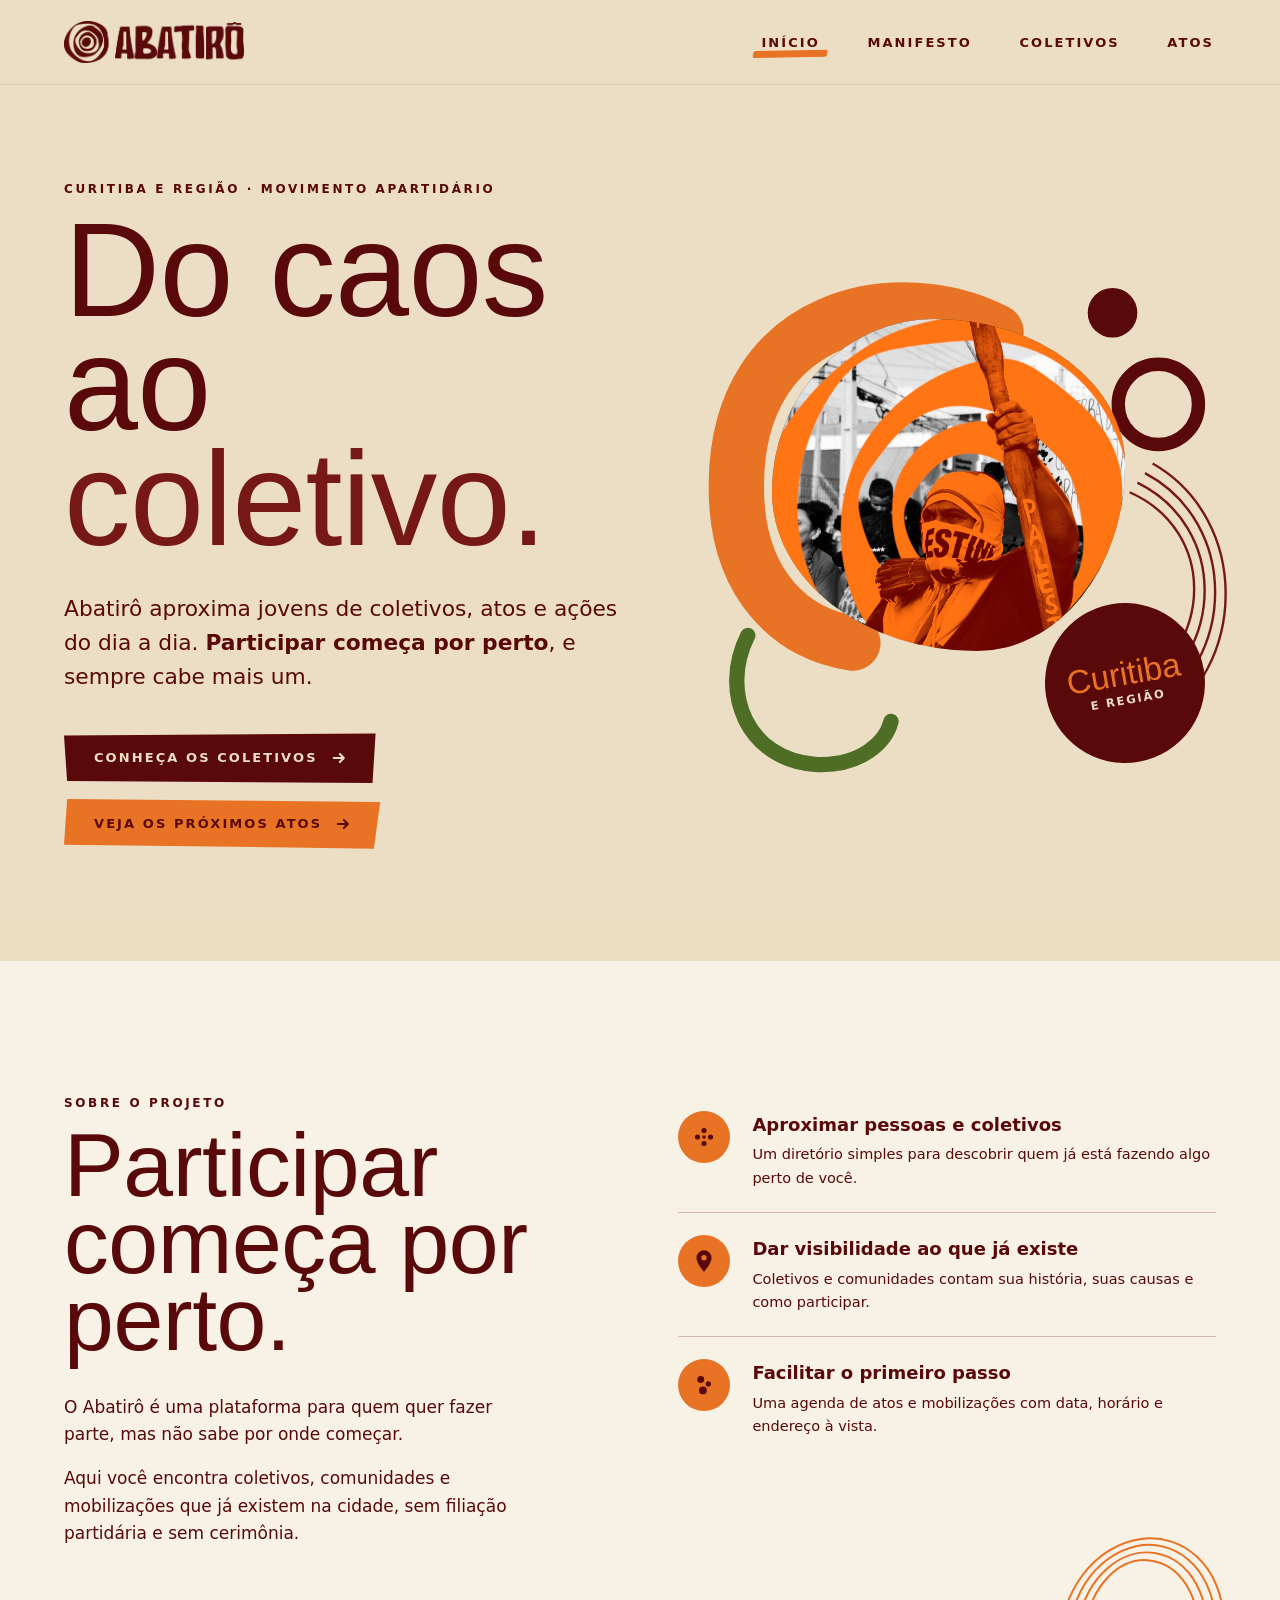
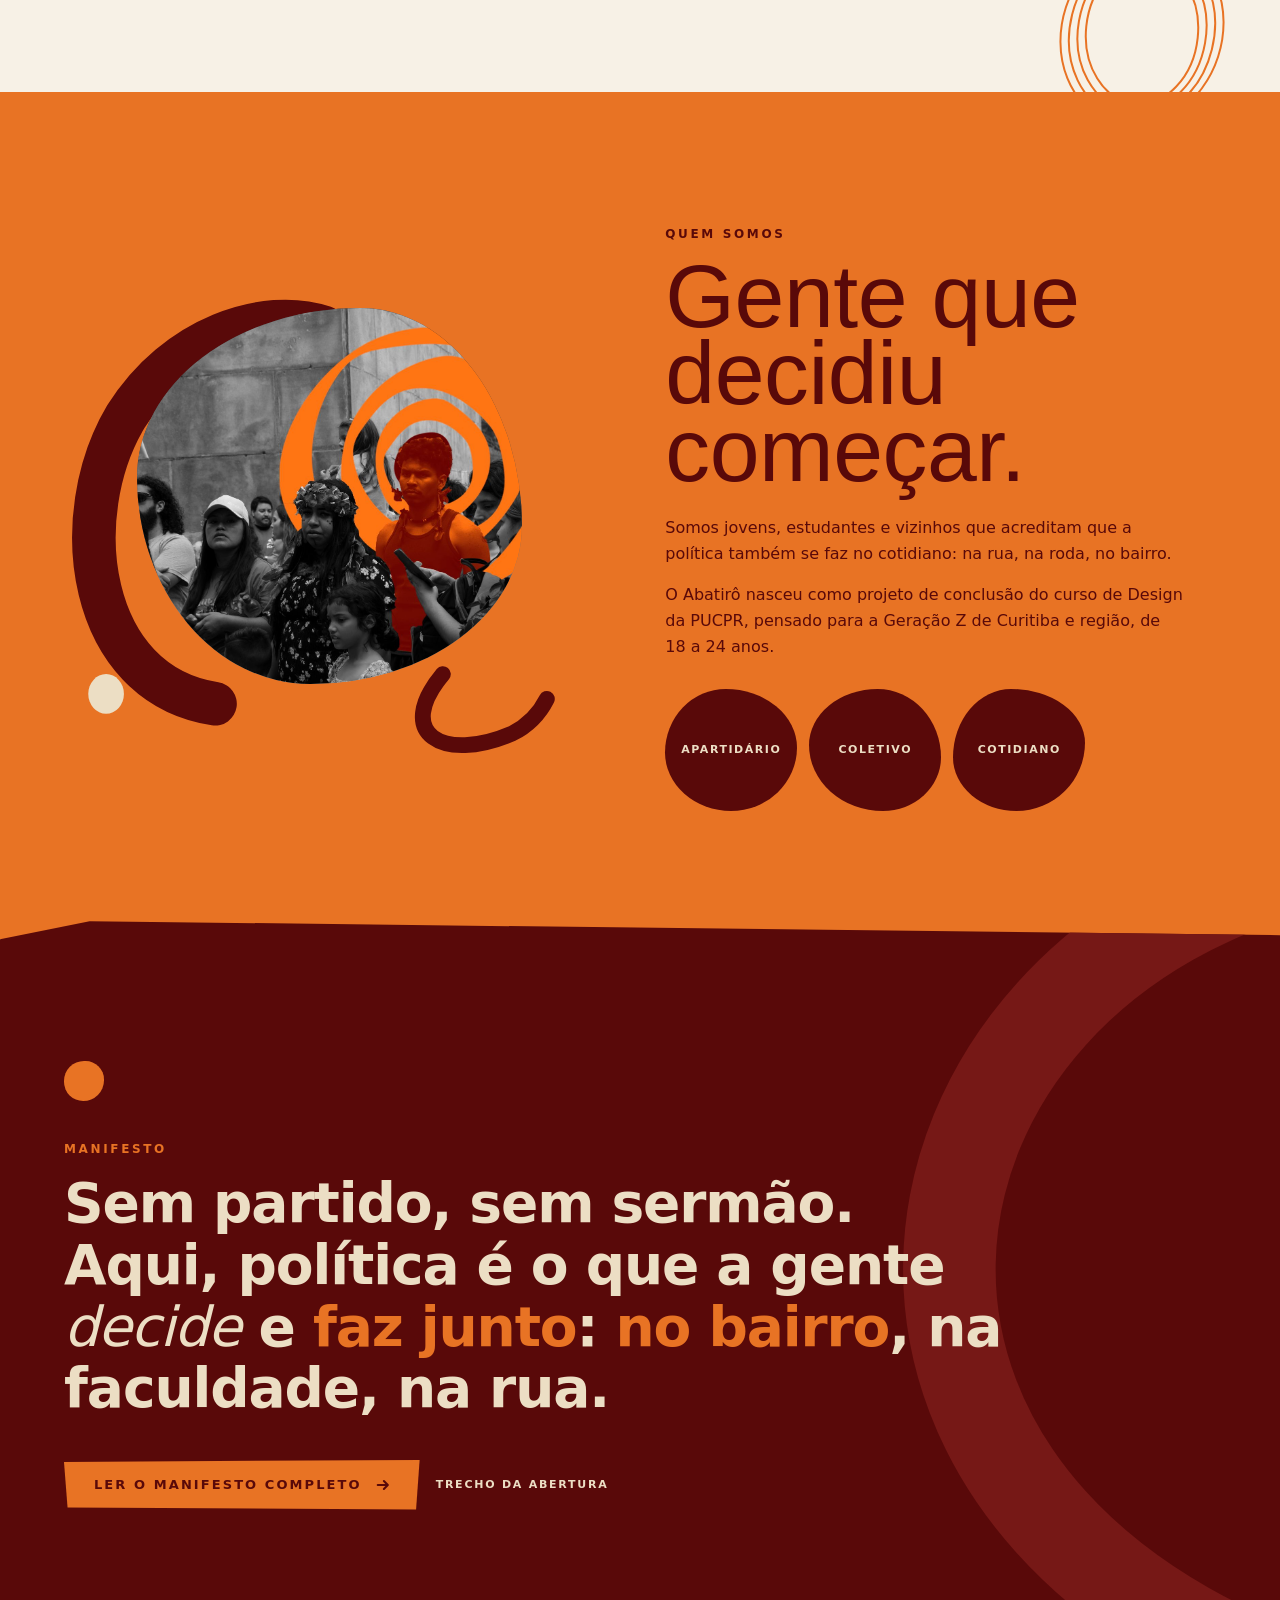
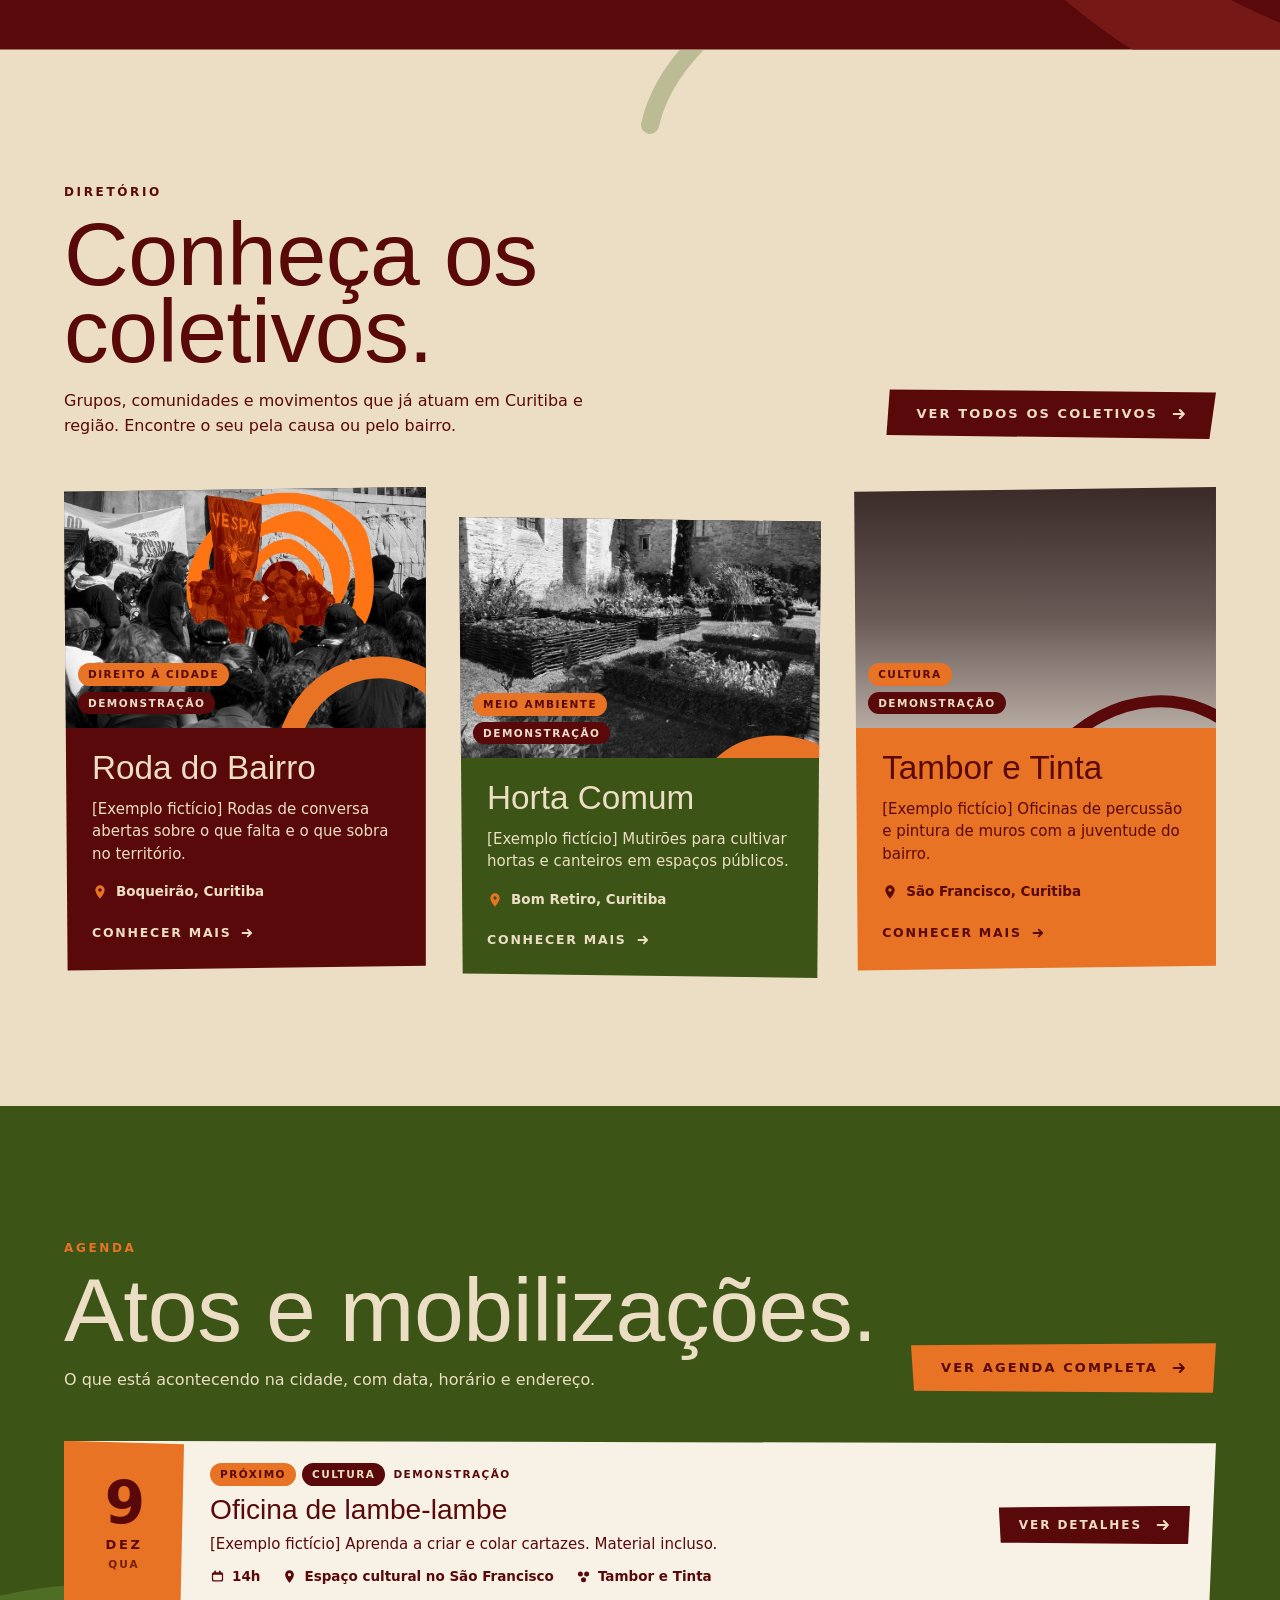
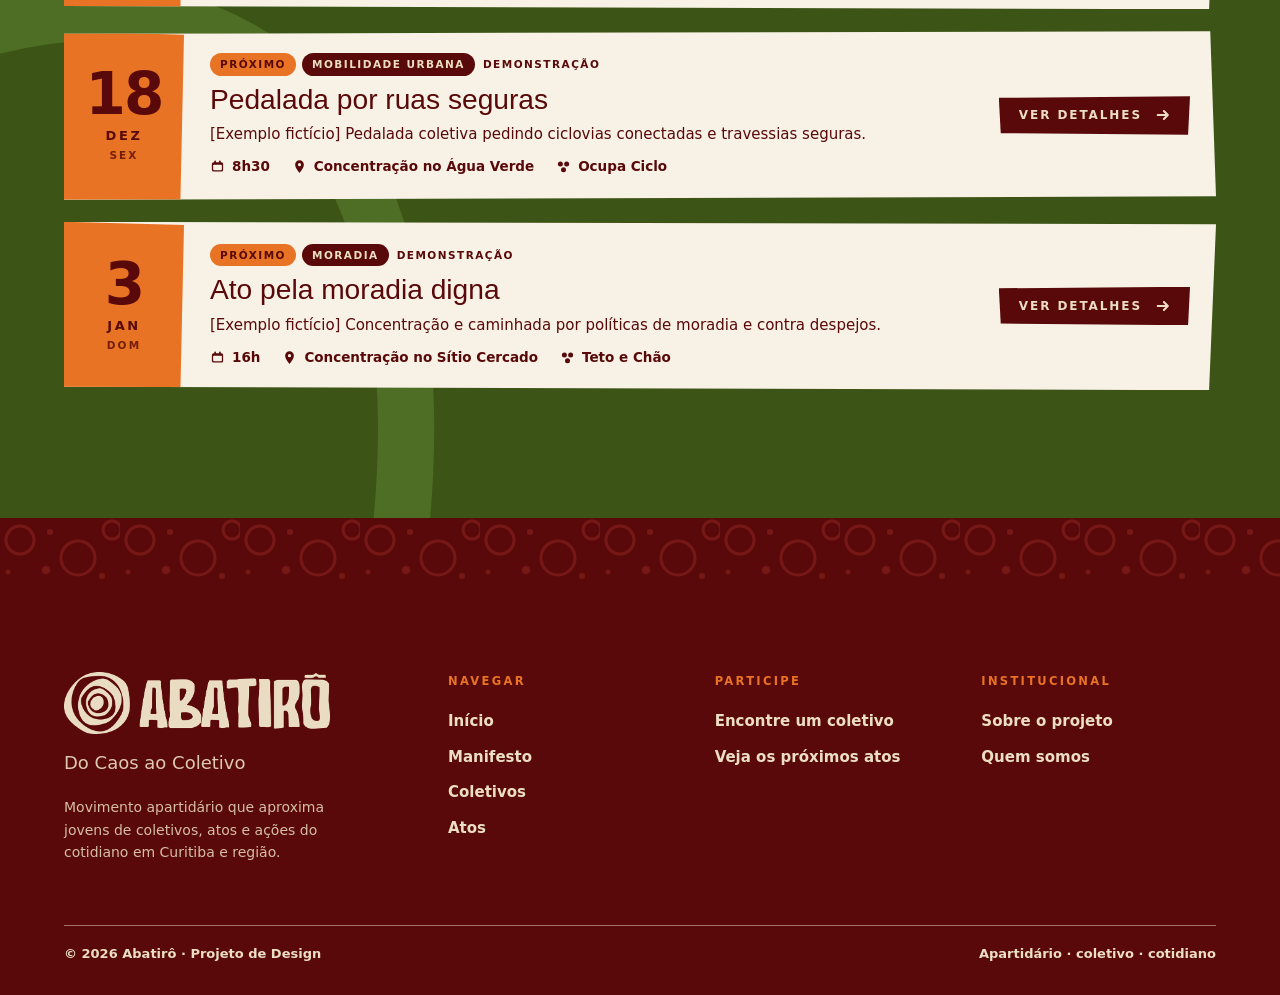
==== commit 0cd0f3ff: "Corrige estrutura do site: restaura assets/ (css, js, img), logo nova e fotos Co-Authored-By: Claude" ====
--- a/index.html
+++ b/index.html
@@ -31,7 +31,7 @@
 <a class="skip-link" href="#conteudo">Pular para o conteúdo</a>
 <header class="site-header">
   <div class="container">
-    <a class="logo" href="index.html"><img src="assets/img/logo-abatiro.png" alt="Abatirô, página inicial" width="773" height="180"></a>
+    <a class="logo" href="index.html"><img src="assets/img/logo-abatiro.png" alt="Abatirô, página inicial" width="180" height="42" style="height:42px;width:auto"></a>
     <button class="menu-toggle" type="button" aria-expanded="false" aria-controls="main-nav"><span class="bars"><span></span></span>Menu</button>
     <nav class="main-nav" id="main-nav" aria-label="Principal"><ul><li><a href="index.html" aria-current="page">Início</a></li><li><a href="manifesto.html">Manifesto</a></li><li><a href="coletivos.html">Coletivos</a></li><li><a href="atos.html">Atos</a></li></ul></nav>
   </div>
@@ -142,7 +142,7 @@
   <div class="container inner">
     <div class="footer-grid">
       <div class="footer-brand">
-        <a class="footer-logo" href="index.html"><img src="assets/img/logo-abatiro-bege.png" alt="Abatirô" width="859" height="200" loading="lazy"></a>
+        <a class="footer-logo" href="index.html"><img src="assets/img/logo-abatiro-bege.png" alt="Abatirô" width="267" height="62" loading="lazy" style="height:62px;width:auto"></a>
         <p class="footer-tag">Do Caos ao Coletivo</p>
         <p class="footer-desc">Movimento apartidário que aproxima jovens de coletivos, atos e ações do cotidiano em Curitiba e região.</p>
       </div>
--- a/assets/css/style.css
+++ b/assets/css/style.css
@@ -38,6 +38,7 @@
 
 /* ---------- Base ---------- */
 *, *::before, *::after { box-sizing: border-box; }
+.mf-text, .mf-text * { overflow-wrap: break-word; }
 html { scroll-behavior: smooth; -webkit-text-size-adjust: 100%; }
 body {
   margin: 0;
@@ -80,7 +81,8 @@
   font-weight: 400;
   text-transform: none;
 }
-.display-xl { font-size: clamp(64px, 10.4vw, 152px); }
+.display-xl { font-size: clamp(50px, 10.4vw, 152px); }
+@media (max-width: 640px) { .display-xl { font-size: clamp(50px, 16vw, 80px); } .display-l { font-size: clamp(40px, 11.5vw, 60px); } }
 .display-l  { font-size: clamp(48px, 7vw, 100px); }
 .display-m  { font-size: clamp(38px, 5vw, 70px); }
 .display-s  { font-size: clamp(28px, 3vw, 40px); }
@@ -115,10 +117,8 @@
   border-bottom: 1px solid rgba(89, 9, 9, .08);
 }
 .site-header .container { display: flex; align-items: center; justify-content: space-between; min-height: var(--header-h); }
-.logo {
-  font-family: var(--display); font-size: 46px; line-height: 1; color: var(--vinho);
-  text-decoration: none; letter-spacing: .01em;
-}
+.logo { display: inline-flex; align-items: center; text-decoration: none; }
+.logo img { height: 42px !important; width: auto !important; display: block; }
 .main-nav ul { list-style: none; display: flex; gap: clamp(20px, 3.4vw, 48px); padding: 0; }
 .main-nav a {
   position: relative; text-decoration: none;
@@ -223,7 +223,7 @@
 }
 
 /* ---------- Seções ---------- */
-.sec { position: relative; overflow: hidden; }
+.sec { position: relative; overflow: hidden; overflow: clip; }
 .sec-pad { padding: clamp(72px, 10vw, 128px) 0; }
 .sec-bege { background: var(--bege); }
 .sec-creme { background: var(--creme); }
@@ -231,7 +231,7 @@
 .sec-vinho { background: var(--vinho); color: var(--bege); }
 .sec-verde { background: var(--verde-escuro); color: var(--bege); }
 .sec-head { display: flex; justify-content: space-between; align-items: flex-end; gap: 32px; flex-wrap: wrap; margin-bottom: 48px; }
-.sec-head > div { flex: 1 1 480px; }
+.sec-head > div { flex: 1 1 320px; min-width: 0; }
 .sec-head p { max-width: 560px; margin: 18px 0 0; }
 
 /* Recorte inclinado entre seções */
@@ -359,7 +359,8 @@
 .site-footer { background: var(--vinho); color: var(--bege); }
 .site-footer .inner { padding-top: clamp(56px, 7vw, 90px); padding-bottom: 30px; }
 .footer-grid { display: grid; grid-template-columns: 1.5fr 1fr 1fr 1fr; gap: 32px; }
-.footer-logo { font-family: var(--display); font-size: 68px; line-height: 1; color: var(--bege); text-decoration: none; }
+.footer-logo { display: inline-block; text-decoration: none; }
+.footer-logo img { height: 62px !important; width: auto !important; display: block; }
 .footer-tag { font-size: 18px; margin: 8px 0 18px; opacity: .9; }
 .footer-desc { font-size: 14px; max-width: 300px; opacity: .85; }
 .footer-col h2 { font-size: 11.5px; font-weight: 800; letter-spacing: .2em; text-transform: uppercase; color: var(--laranja); margin-bottom: 18px; }
@@ -593,7 +594,7 @@
 
 @media (max-width: 900px) {
   :root { --header-h: 70px; }
-  .logo { font-size: 38px; }
+  .logo img { height: 32px !important; }
   .menu-toggle { display: inline-flex; }
   .main-nav {
     position: absolute; left: 0; right: 0; top: 100%;
@@ -605,19 +606,19 @@
   .main-nav a { display: block; padding: 16px 0; font-size: 15px; border-bottom: 1px solid rgba(89, 9, 9, .12); }
   .main-nav a::after { left: 0; right: auto; width: 60px; bottom: 10px; }
 
-  .hero-grid, .sobre-grid, .quem-grid, .hero-split, .detail-grid, .detail-body, .cta-band .grid { grid-template-columns: 1fr; }
-  .hero-art { order: -1; max-width: 460px; }
+  .hero-grid, .sobre-grid, .quem-grid, .hero-split, .detail-grid, .detail-body, .cta-band .grid { grid-template-columns: minmax(0, 1fr); }
+  .hero-art { max-width: 400px; }
   .quem-art { max-width: 440px; margin: 0 auto; }
-  .detail-art { order: -1; justify-self: center; max-width: 420px; }
+  .detail-art { order: -1; justify-self: center; max-width: 340px; }
   .cards { grid-template-columns: repeat(2, 1fr); }
   .cards .card:nth-child(3n+2) { margin-top: 0; }
   .cards .card:nth-child(even) { margin-top: 30px; }
-  .feature-event { grid-template-columns: 1fr; }
+  .feature-event { grid-template-columns: minmax(0, 1fr); }
   .hl-boxes { grid-template-columns: 1fr; gap: 12px; }
   .info-cards { grid-template-columns: 1fr; }
   .stats { flex-direction: row; gap: 28px; flex-wrap: wrap; }
 
-  .mf-layout { grid-template-columns: 1fr; }
+  .mf-layout { grid-template-columns: minmax(0, 1fr); }
   .mf-toc { display: none; }
   .mf-chapter, .mf-page { scroll-margin-top: calc(var(--header-h) + 84px); }
   .mf-toc-mobile {
@@ -631,15 +632,23 @@
 @media (max-width: 640px) {
   .hide-sm { display: none; }
   .demo-bar { font-size: 11px; }
-  .cards { grid-template-columns: 1fr; }
+  .cards { grid-template-columns: minmax(0, 1fr); }
   .cards .card:nth-child(even) { margin-top: 0; }
-  .event { grid-template-columns: 84px 1fr; }
-  .event .date .d { font-size: 42px; }
-  .event .info { padding: 16px 16px 6px; }
-  .event .actions { grid-column: 1 / -1; padding: 0 16px 18px 100px; }
+  .event, .event:nth-child(even) { grid-template-columns: minmax(0, 1fr); clip-path: polygon(0 0, 100% .8%, 99.4% 100%, 0 99.2%); }
+  .event .date { flex-direction: row; justify-content: flex-start; align-items: baseline; gap: 8px; padding: 10px 16px; clip-path: none; }
+  .event .date .d { font-size: 30px; }
+  .event .date .m, .event .date .w { margin-top: 0; font-size: 12px; }
+  .event .info { padding: 14px 16px 6px; }
+  .event h3 { margin-top: 8px; }
+  .event .actions { padding: 0 16px 16px; }
   .event .actions .btn { width: 100%; }
-  .footer-grid { grid-template-columns: 1fr 1fr; }
-  .footer-logo { font-size: 56px; }
+  .footer-grid { grid-template-columns: 1fr 1fr; gap: 28px 20px; }
+  .footer-logo img { height: 50px !important; }
+  .site-footer .footer-bottom { flex-direction: column; gap: 6px; }
+  .feature-event .big-date .d { font-size: 96px; }
+  .feature-event h2 { font-size: 38px; }
+  .stat .n { font-size: 52px; }
+  .mf-sources a { overflow-wrap: anywhere; }
   .btn { padding: 15px 22px; }
   .hero .btn-stack .btn, .cta-band .btn-stack .btn { width: 100%; max-width: 360px; }
   .mf-page { padding-left: 34px; }
@@ -653,9 +662,8 @@
   .sec-head { margin-bottom: 32px; }
 }
 
-@media (max-width: 400px) {
+@media (max-width: 340px) {
   .footer-grid { grid-template-columns: 1fr; }
-  .event .actions { padding-left: 16px; }
 }
 
 @media print {
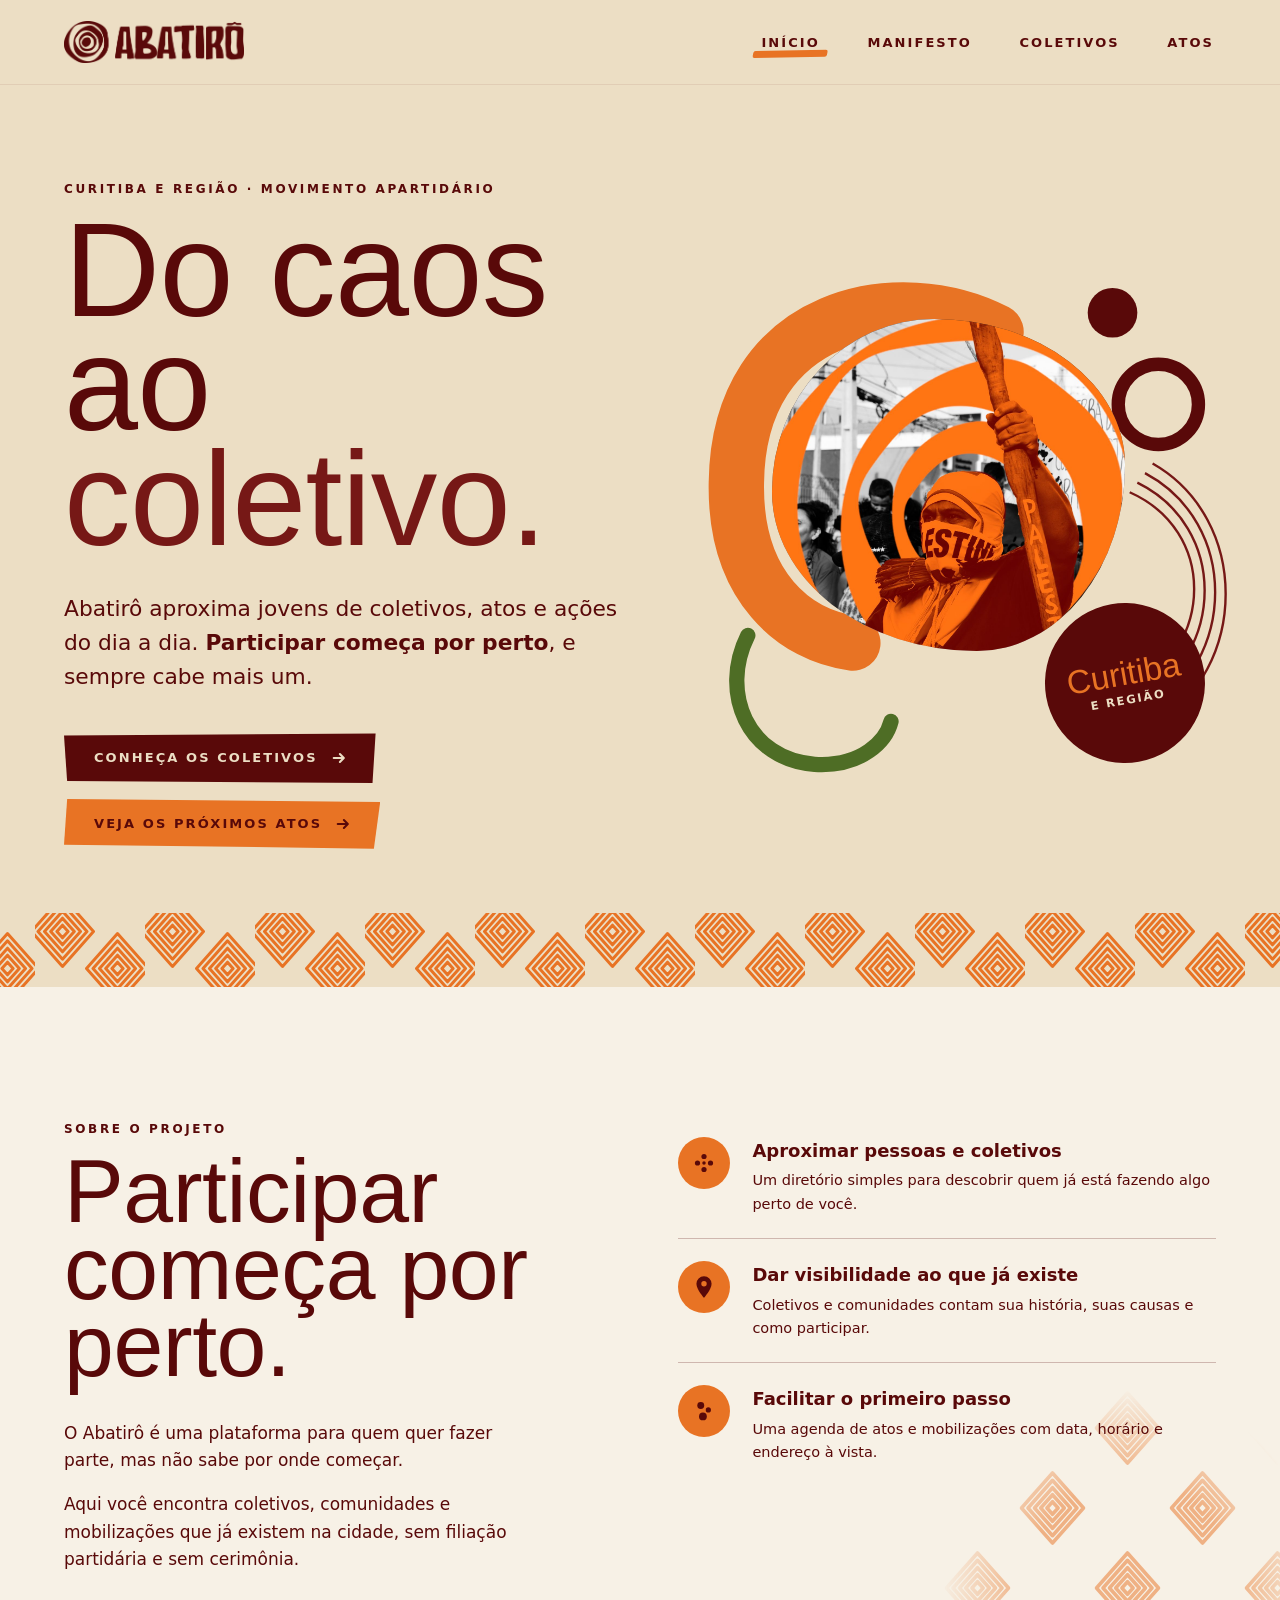
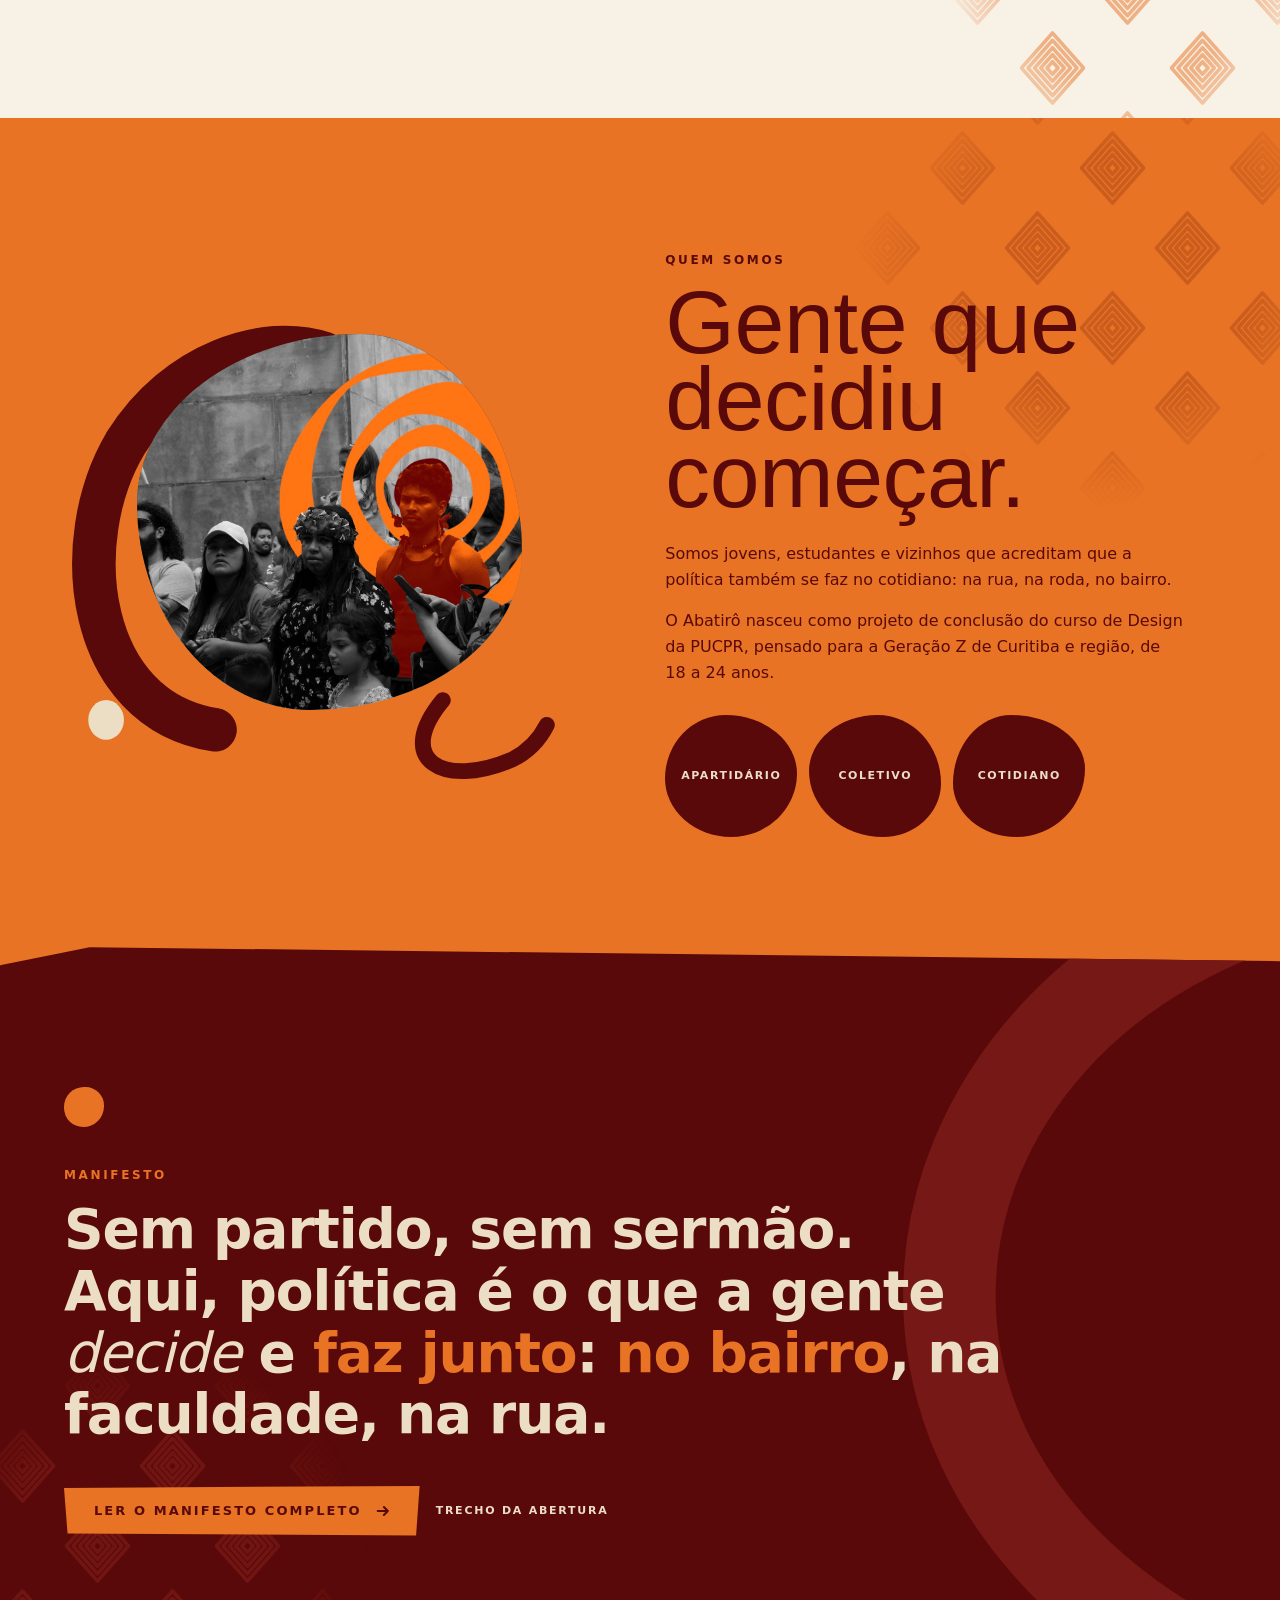
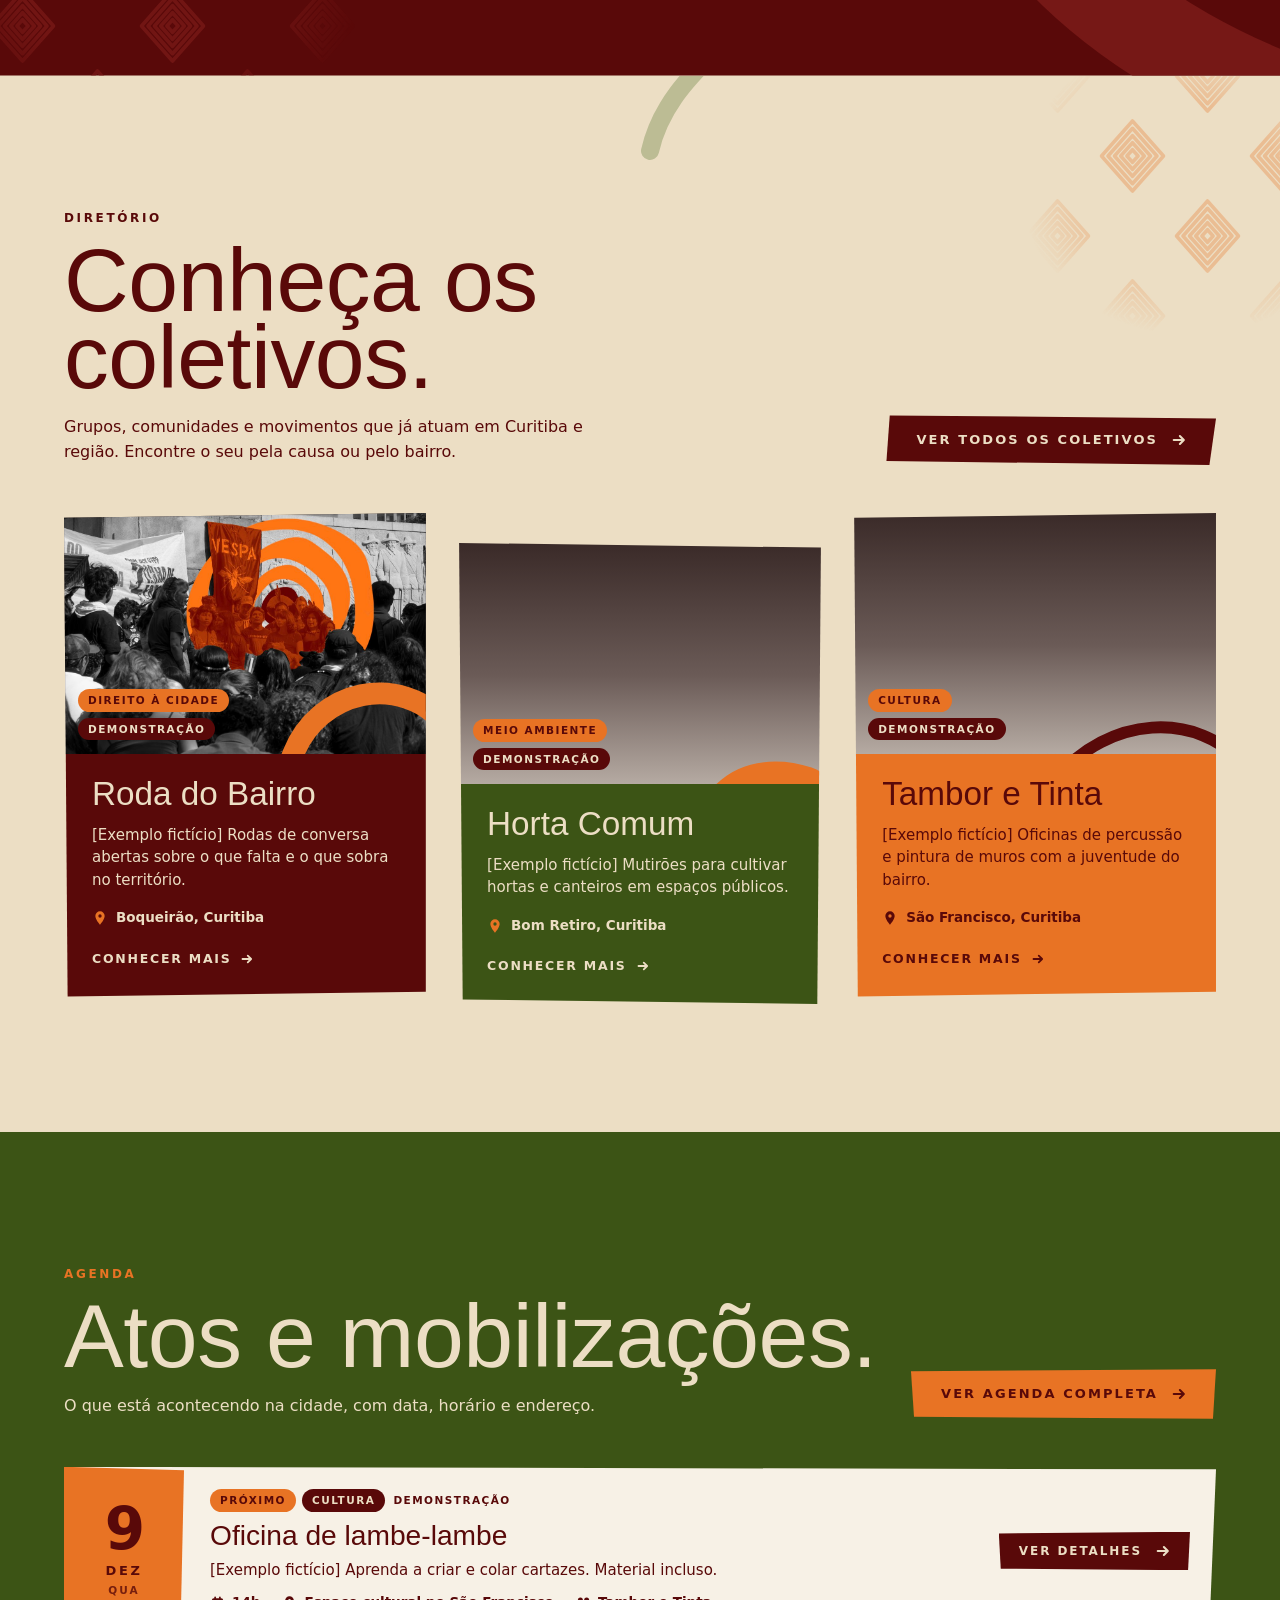
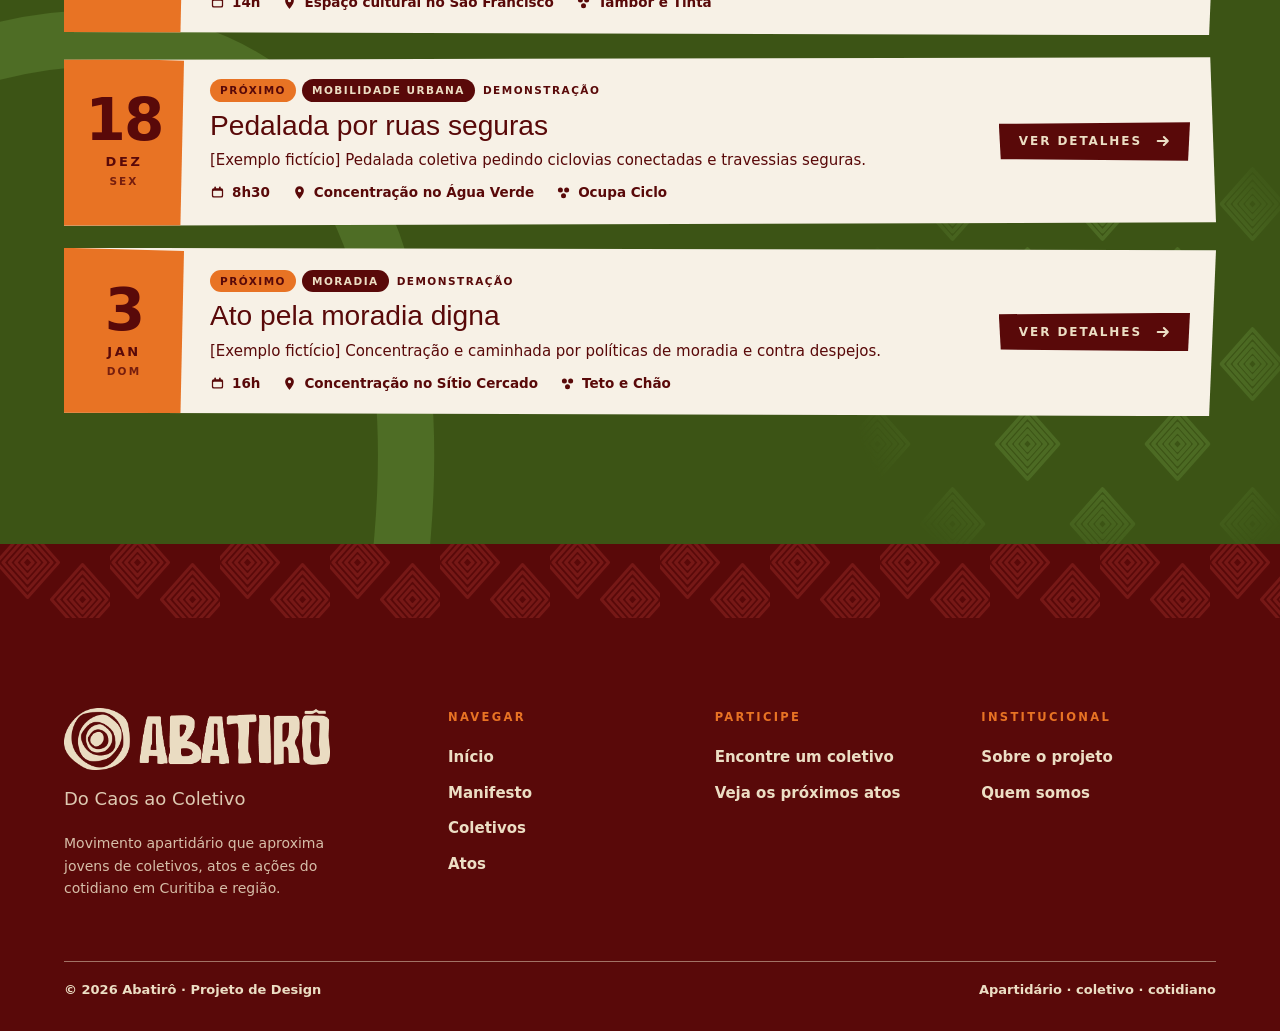
==== commit 807c4732: "Adiciona o pattern de losangos da identidade em várias seções do site Co-Authored-By: Claude Opus 5." ====
--- a/index.html
+++ b/index.html
@@ -62,10 +62,10 @@
 </div>
   </div>
 </section>
-<div class="dots-strip sec-bege" aria-hidden="true"></div>
+<div class="losango-strip" aria-hidden="true"></div>
 
 <section id="sobre" class="sec sec-creme sec-pad" aria-labelledby="sobre-title">
-  <div class="deco hide-sm" style="right:3%;bottom:-40px;width:200px;height:220px" aria-hidden="true"><svg viewBox="0 0 200 220"><g fill="none" stroke="#E87324" stroke-width="2"><ellipse cx="100" cy="120" rx="80" ry="95" transform="rotate(18 100 120)"/><ellipse cx="100" cy="120" rx="72" ry="88" transform="rotate(14 100 120)"/><ellipse cx="100" cy="120" rx="64" ry="80" transform="rotate(10 100 120)"/><ellipse cx="100" cy="120" rx="56" ry="72" transform="rotate(6 100 120)"/></g></svg></div>
+  <div class="pat pat-laranja pat-fade pat-hide-sm" style="right:-40px;bottom:-70px;width:380px;height:400px;opacity:.5" aria-hidden="true"></div>
   <div class="container sobre-grid">
     <div class="col-text reveal">
       <span class="eyebrow">Sobre o projeto</span>
@@ -82,6 +82,7 @@
 </section>
 
 <section id="quem-somos" class="sec sec-laranja sec-pad on-orange" aria-labelledby="quem-title">
+  <div class="pat pat-vinho pat-fade" style="right:-90px;top:-70px;width:520px;height:460px;opacity:.2" aria-hidden="true"></div>
   <div class="container quem-grid">
     <div class="quem-art reveal">
   <div class="deco" style="inset:0" aria-hidden="true"><svg viewBox="0 0 520 500">
@@ -102,6 +103,7 @@
 </section>
 
 <section class="sec sec-vinho manifesto-band cut-top" aria-labelledby="mf-band-title">
+  <div class="pat pat-vermelho pat-fade" style="left:-90px;bottom:-90px;width:460px;height:420px;opacity:.85" aria-hidden="true"></div>
   <div class="deco" style="right:-8%;top:-20%;width:62%;height:150%" aria-hidden="true"><svg viewBox="0 0 600 700"><path d="M560 0 C 200 80, 140 520, 600 640" fill="none" stroke="#761816" stroke-width="70"/></svg></div>
   <div class="container" style="position:relative">
     <div class="dot" aria-hidden="true"></div>
@@ -112,6 +114,7 @@
 </section>
 
 <section class="sec sec-bege sec-pad" aria-labelledby="dir-title">
+  <div class="pat pat-laranja pat-fade pat-hide-sm" style="right:-80px;top:-40px;width:340px;height:300px;opacity:.3" aria-hidden="true"></div>
   <div class="deco" style="left:50%;top:-30px;width:90px;height:110px" aria-hidden="true"><svg viewBox="0 0 90 110"><path d="M80 0 C 50 30, 20 60, 10 105" fill="none" stroke="#4E6D25" stroke-opacity=".3" stroke-width="18" stroke-linecap="round"/></svg></div>
   <div class="container">
     <div class="sec-head">
@@ -125,6 +128,7 @@
 </section>
 
 <section class="sec sec-verde sec-pad agenda" aria-labelledby="ag-title">
+  <div class="pat pat-verde pat-fade" style="right:-80px;bottom:-60px;width:520px;height:520px;opacity:.9" aria-hidden="true"></div>
   <div class="deco" style="left:-2%;top:30%;width:44%;height:80%" aria-hidden="true"><svg viewBox="0 0 400 500"><path d="M0 120 C 200 60, 340 200, 300 500" fill="none" stroke="#4E6D25" stroke-width="40"/></svg></div>
   <div class="container" style="position:relative">
     <div class="sec-head">
--- a/assets/css/style.css
+++ b/assets/css/style.css
@@ -686,3 +686,21 @@
 .mf-page .mf-numbers p, .mf-opening .mf-numbers p, .mf-numbers p { font-size: 17px; line-height: 1.6; padding-right: 40px; }
 .mf-numbers strong { color: var(--laranja); font-weight: 800; }
 .mf-numbers em { font-style: italic; }
+
+/* ---------- Pattern de losangos (identidade Abatirô) ---------- */
+.pat { position: absolute; pointer-events: none; background-repeat: repeat; background-size: 150px 160px; z-index: 0; }
+.pat-fade { -webkit-mask-image: radial-gradient(closest-side, #000 55%, transparent 100%); mask-image: radial-gradient(closest-side, #000 55%, transparent 100%); }
+.pat-fade-l { -webkit-mask-image: linear-gradient(90deg, transparent, #000 45%); mask-image: linear-gradient(90deg, transparent, #000 45%); }
+.pat-fade-r { -webkit-mask-image: linear-gradient(270deg, transparent, #000 45%); mask-image: linear-gradient(270deg, transparent, #000 45%); }
+.pat-sm { background-size: 100px 107px; }
+.pat-laranja { background-image: url("data:image/svg+xml,%3Csvg xmlns='http://www.w3.org/2000/svg' width='150' height='160' viewBox='0 0 150 160'%3E%3Cpath d='M37.5 5.0L68.5 40.0L37.5 75.0L6.5 40.0ZM37.5 12.3L62.0 40.0L37.5 67.7L13.0 40.0ZM37.5 19.7L55.5 40.0L37.5 60.3L19.5 40.0ZM37.5 26.7L49.3 40.0L37.5 53.3L25.7 40.0ZM37.5 33.7L43.1 40.0L37.5 46.3L31.9 40.0ZM112.5 85.0L143.5 120.0L112.5 155.0L81.5 120.0ZM112.5 92.3L137.0 120.0L112.5 147.7L88.0 120.0ZM112.5 99.7L130.5 120.0L112.5 140.3L94.5 120.0ZM112.5 106.7L124.3 120.0L112.5 133.3L100.7 120.0ZM112.5 113.7L118.1 120.0L112.5 126.3L106.9 120.0Z' fill='none' stroke='%23E87324' stroke-width='3.6' stroke-linejoin='round'/%3E%3C/svg%3E"); }
+.pat-vinho { background-image: url("data:image/svg+xml,%3Csvg xmlns='http://www.w3.org/2000/svg' width='150' height='160' viewBox='0 0 150 160'%3E%3Cpath d='M37.5 5.0L68.5 40.0L37.5 75.0L6.5 40.0ZM37.5 12.3L62.0 40.0L37.5 67.7L13.0 40.0ZM37.5 19.7L55.5 40.0L37.5 60.3L19.5 40.0ZM37.5 26.7L49.3 40.0L37.5 53.3L25.7 40.0ZM37.5 33.7L43.1 40.0L37.5 46.3L31.9 40.0ZM112.5 85.0L143.5 120.0L112.5 155.0L81.5 120.0ZM112.5 92.3L137.0 120.0L112.5 147.7L88.0 120.0ZM112.5 99.7L130.5 120.0L112.5 140.3L94.5 120.0ZM112.5 106.7L124.3 120.0L112.5 133.3L100.7 120.0ZM112.5 113.7L118.1 120.0L112.5 126.3L106.9 120.0Z' fill='none' stroke='%23590909' stroke-width='3.6' stroke-linejoin='round'/%3E%3C/svg%3E"); }
+.pat-vermelho { background-image: url("data:image/svg+xml,%3Csvg xmlns='http://www.w3.org/2000/svg' width='150' height='160' viewBox='0 0 150 160'%3E%3Cpath d='M37.5 5.0L68.5 40.0L37.5 75.0L6.5 40.0ZM37.5 12.3L62.0 40.0L37.5 67.7L13.0 40.0ZM37.5 19.7L55.5 40.0L37.5 60.3L19.5 40.0ZM37.5 26.7L49.3 40.0L37.5 53.3L25.7 40.0ZM37.5 33.7L43.1 40.0L37.5 46.3L31.9 40.0ZM112.5 85.0L143.5 120.0L112.5 155.0L81.5 120.0ZM112.5 92.3L137.0 120.0L112.5 147.7L88.0 120.0ZM112.5 99.7L130.5 120.0L112.5 140.3L94.5 120.0ZM112.5 106.7L124.3 120.0L112.5 133.3L100.7 120.0ZM112.5 113.7L118.1 120.0L112.5 126.3L106.9 120.0Z' fill='none' stroke='%23761816' stroke-width='3.6' stroke-linejoin='round'/%3E%3C/svg%3E"); }
+.pat-verde { background-image: url("data:image/svg+xml,%3Csvg xmlns='http://www.w3.org/2000/svg' width='150' height='160' viewBox='0 0 150 160'%3E%3Cpath d='M37.5 5.0L68.5 40.0L37.5 75.0L6.5 40.0ZM37.5 12.3L62.0 40.0L37.5 67.7L13.0 40.0ZM37.5 19.7L55.5 40.0L37.5 60.3L19.5 40.0ZM37.5 26.7L49.3 40.0L37.5 53.3L25.7 40.0ZM37.5 33.7L43.1 40.0L37.5 46.3L31.9 40.0ZM112.5 85.0L143.5 120.0L112.5 155.0L81.5 120.0ZM112.5 92.3L137.0 120.0L112.5 147.7L88.0 120.0ZM112.5 99.7L130.5 120.0L112.5 140.3L94.5 120.0ZM112.5 106.7L124.3 120.0L112.5 133.3L100.7 120.0ZM112.5 113.7L118.1 120.0L112.5 126.3L106.9 120.0Z' fill='none' stroke='%234E6D25' stroke-width='3.6' stroke-linejoin='round'/%3E%3C/svg%3E"); }
+.pat-bege { background-image: url("data:image/svg+xml,%3Csvg xmlns='http://www.w3.org/2000/svg' width='150' height='160' viewBox='0 0 150 160'%3E%3Cpath d='M37.5 5.0L68.5 40.0L37.5 75.0L6.5 40.0ZM37.5 12.3L62.0 40.0L37.5 67.7L13.0 40.0ZM37.5 19.7L55.5 40.0L37.5 60.3L19.5 40.0ZM37.5 26.7L49.3 40.0L37.5 53.3L25.7 40.0ZM37.5 33.7L43.1 40.0L37.5 46.3L31.9 40.0ZM112.5 85.0L143.5 120.0L112.5 155.0L81.5 120.0ZM112.5 92.3L137.0 120.0L112.5 147.7L88.0 120.0ZM112.5 99.7L130.5 120.0L112.5 140.3L94.5 120.0ZM112.5 106.7L124.3 120.0L112.5 133.3L100.7 120.0ZM112.5 113.7L118.1 120.0L112.5 126.3L106.9 120.0Z' fill='none' stroke='%23ECDEC4' stroke-width='3.6' stroke-linejoin='round'/%3E%3C/svg%3E"); }
+.losango-strip { height: 74px; background-color: var(--bege); background-image: url("data:image/svg+xml,%3Csvg xmlns='http://www.w3.org/2000/svg' width='110' height='74' viewBox='0 0 110 74'%3E%3Cpath d='M27.5 -16.5L58.5 18.5L27.5 53.5L-3.5 18.5ZM27.5 -9.2L52.0 18.5L27.5 46.2L3.0 18.5ZM27.5 -1.8L45.5 18.5L27.5 38.8L9.5 18.5ZM27.5 5.2L39.3 18.5L27.5 31.8L15.7 18.5ZM27.5 12.2L33.1 18.5L27.5 24.8L21.9 18.5ZM82.5 20.5L113.5 55.5L82.5 90.5L51.5 55.5ZM82.5 27.8L107.0 55.5L82.5 83.2L58.0 55.5ZM82.5 35.2L100.5 55.5L82.5 75.8L64.5 55.5ZM82.5 42.2L94.3 55.5L82.5 68.8L70.7 55.5ZM82.5 49.2L88.1 55.5L82.5 61.8L76.9 55.5Z' fill='none' stroke='%23E87324' stroke-width='3' stroke-linejoin='round'/%3E%3C/svg%3E"); background-size: 110px 74px; background-repeat: repeat-x; background-position: center; }
+.footer-pattern { background-color: var(--vinho); background-image: url("data:image/svg+xml,%3Csvg xmlns='http://www.w3.org/2000/svg' width='110' height='74' viewBox='0 0 110 74'%3E%3Cpath d='M27.5 -16.5L58.5 18.5L27.5 53.5L-3.5 18.5ZM27.5 -9.2L52.0 18.5L27.5 46.2L3.0 18.5ZM27.5 -1.8L45.5 18.5L27.5 38.8L9.5 18.5ZM27.5 5.2L39.3 18.5L27.5 31.8L15.7 18.5ZM27.5 12.2L33.1 18.5L27.5 24.8L21.9 18.5ZM82.5 20.5L113.5 55.5L82.5 90.5L51.5 55.5ZM82.5 27.8L107.0 55.5L82.5 83.2L58.0 55.5ZM82.5 35.2L100.5 55.5L82.5 75.8L64.5 55.5ZM82.5 42.2L94.3 55.5L82.5 68.8L70.7 55.5ZM82.5 49.2L88.1 55.5L82.5 61.8L76.9 55.5Z' fill='none' stroke='%23761816' stroke-width='3' stroke-linejoin='round'/%3E%3C/svg%3E"); background-size: 110px 74px; height: 74px; }
+.mf-numbers::after { border: 0; border-radius: 0; width: 34px; height: 38px; background: url("data:image/svg+xml,%3Csvg xmlns='http://www.w3.org/2000/svg' viewBox='0 0 100 110'%3E%3Cpath d='M50.0 3.0L96.0 55.0L50.0 107.0L4.0 55.0ZM50.0 13.9L86.3 55.0L50.0 96.1L13.7 55.0ZM50.0 24.8L76.7 55.0L50.0 85.2L23.3 55.0ZM50.0 35.2L67.5 55.0L50.0 74.8L32.5 55.0ZM50.0 45.6L58.3 55.0L50.0 64.4L41.7 55.0Z' fill='none' stroke='%23E87324' stroke-width='5' stroke-linejoin='round'/%3E%3C/svg%3E") center / contain no-repeat; }
+.mf-page::before { width: 20px; height: 22px; border-radius: 0; background: url("data:image/svg+xml,%3Csvg xmlns='http://www.w3.org/2000/svg' viewBox='0 0 100 110'%3E%3Cpath d='M50.0 3.0L96.0 55.0L50.0 107.0L4.0 55.0ZM50.0 13.9L86.3 55.0L50.0 96.1L13.7 55.0ZM50.0 24.8L76.7 55.0L50.0 85.2L23.3 55.0ZM50.0 35.2L67.5 55.0L50.0 74.8L32.5 55.0ZM50.0 45.6L58.3 55.0L50.0 64.4L41.7 55.0Z' fill='none' stroke='%23E87324' stroke-width='7' stroke-linejoin='round'/%3E%3C/svg%3E") center / contain no-repeat; left: 13px; top: 6px; }
+.sec > .container, .page-hero > .container, .detail-hero > .container { position: relative; z-index: 1; }
+@media (max-width: 640px) { .pat { background-size: 100px 107px; opacity: .8; } .pat-hide-sm { display: none; } .mf-page::before { left: 0; width: 15px; height: 17px; } }
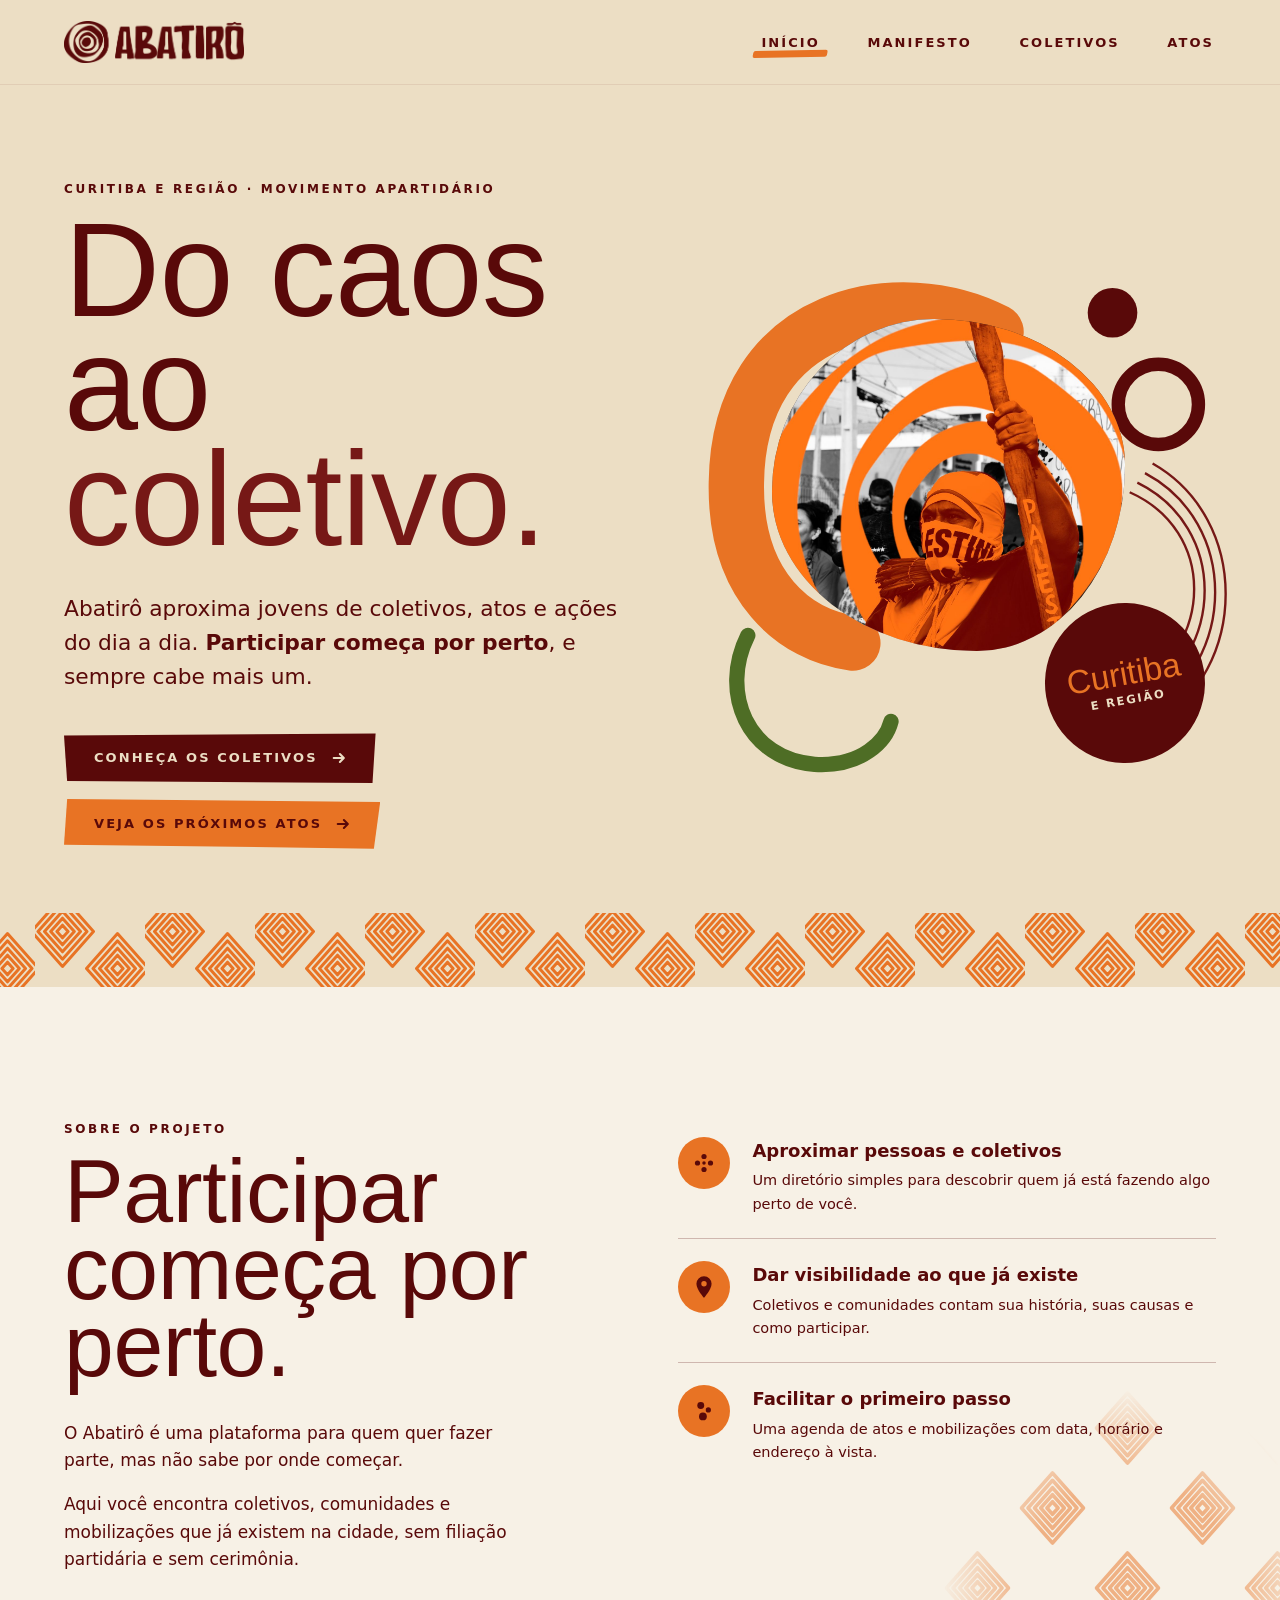
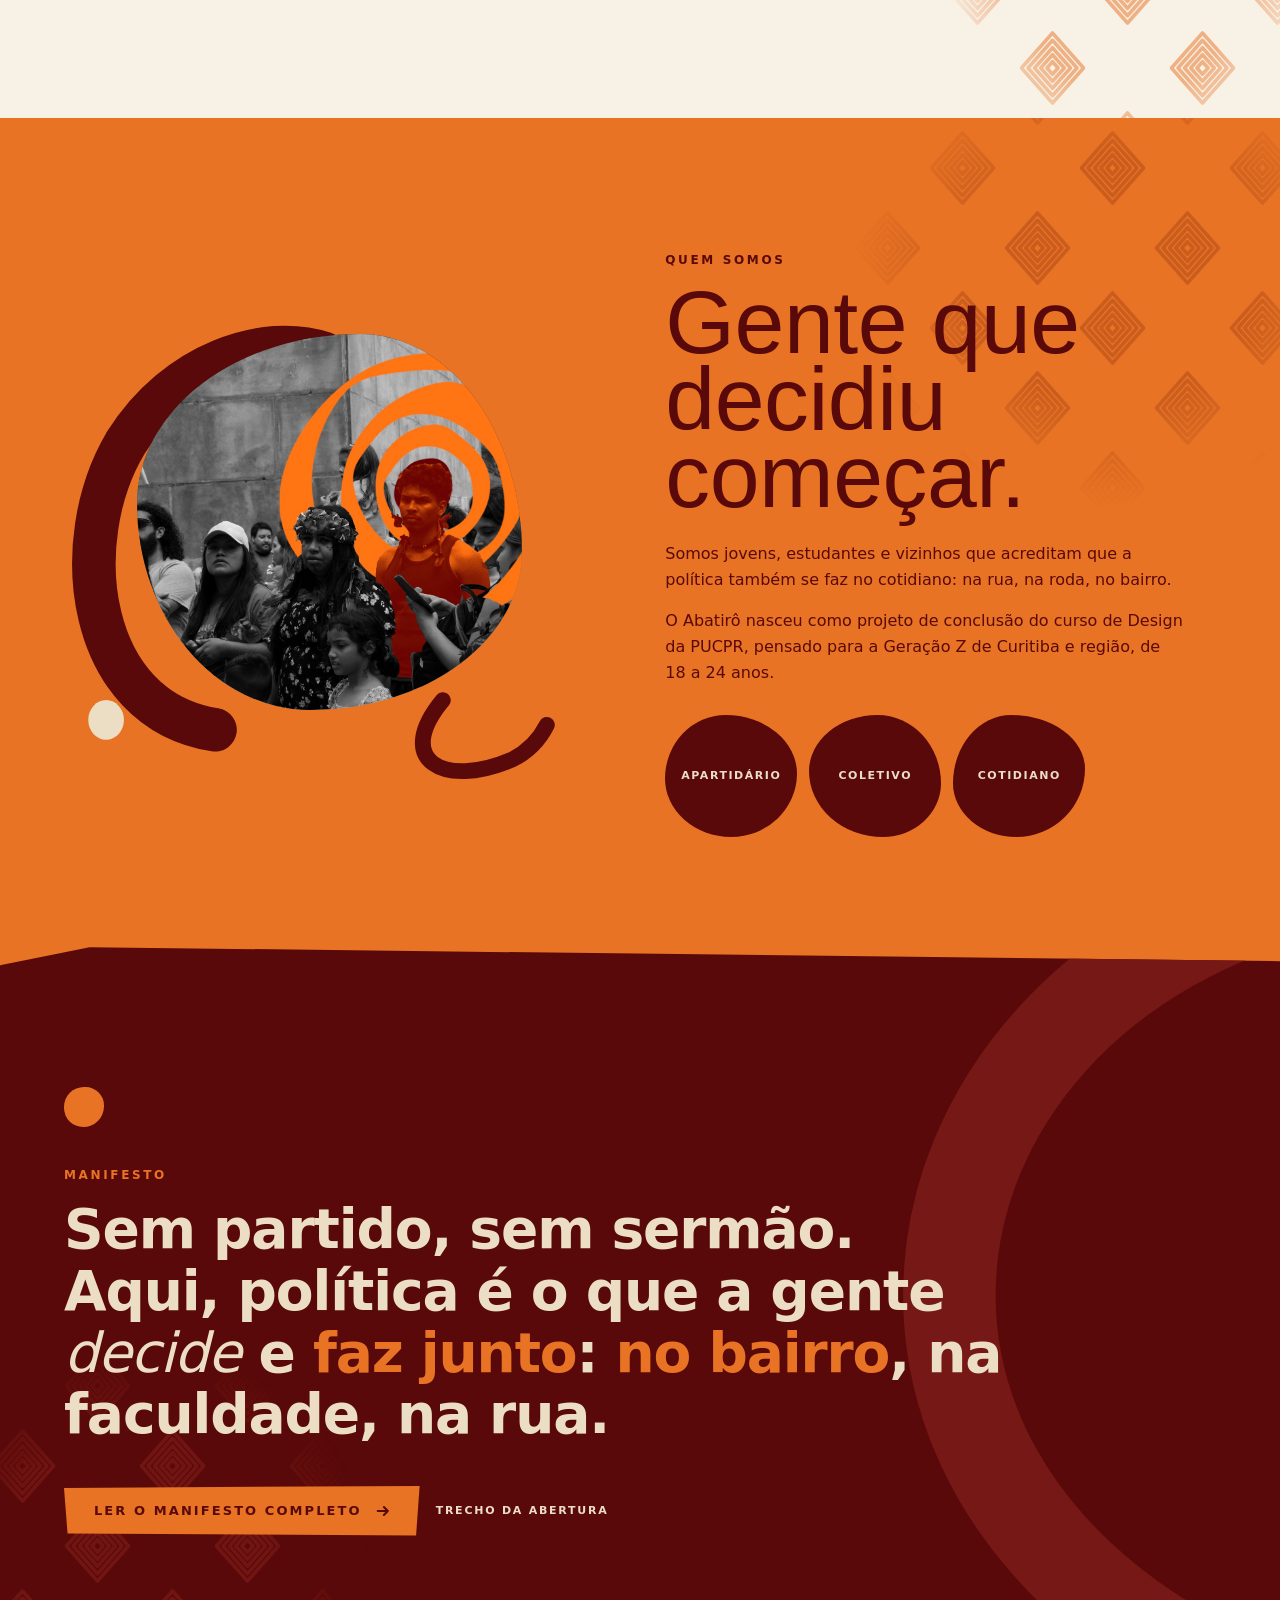
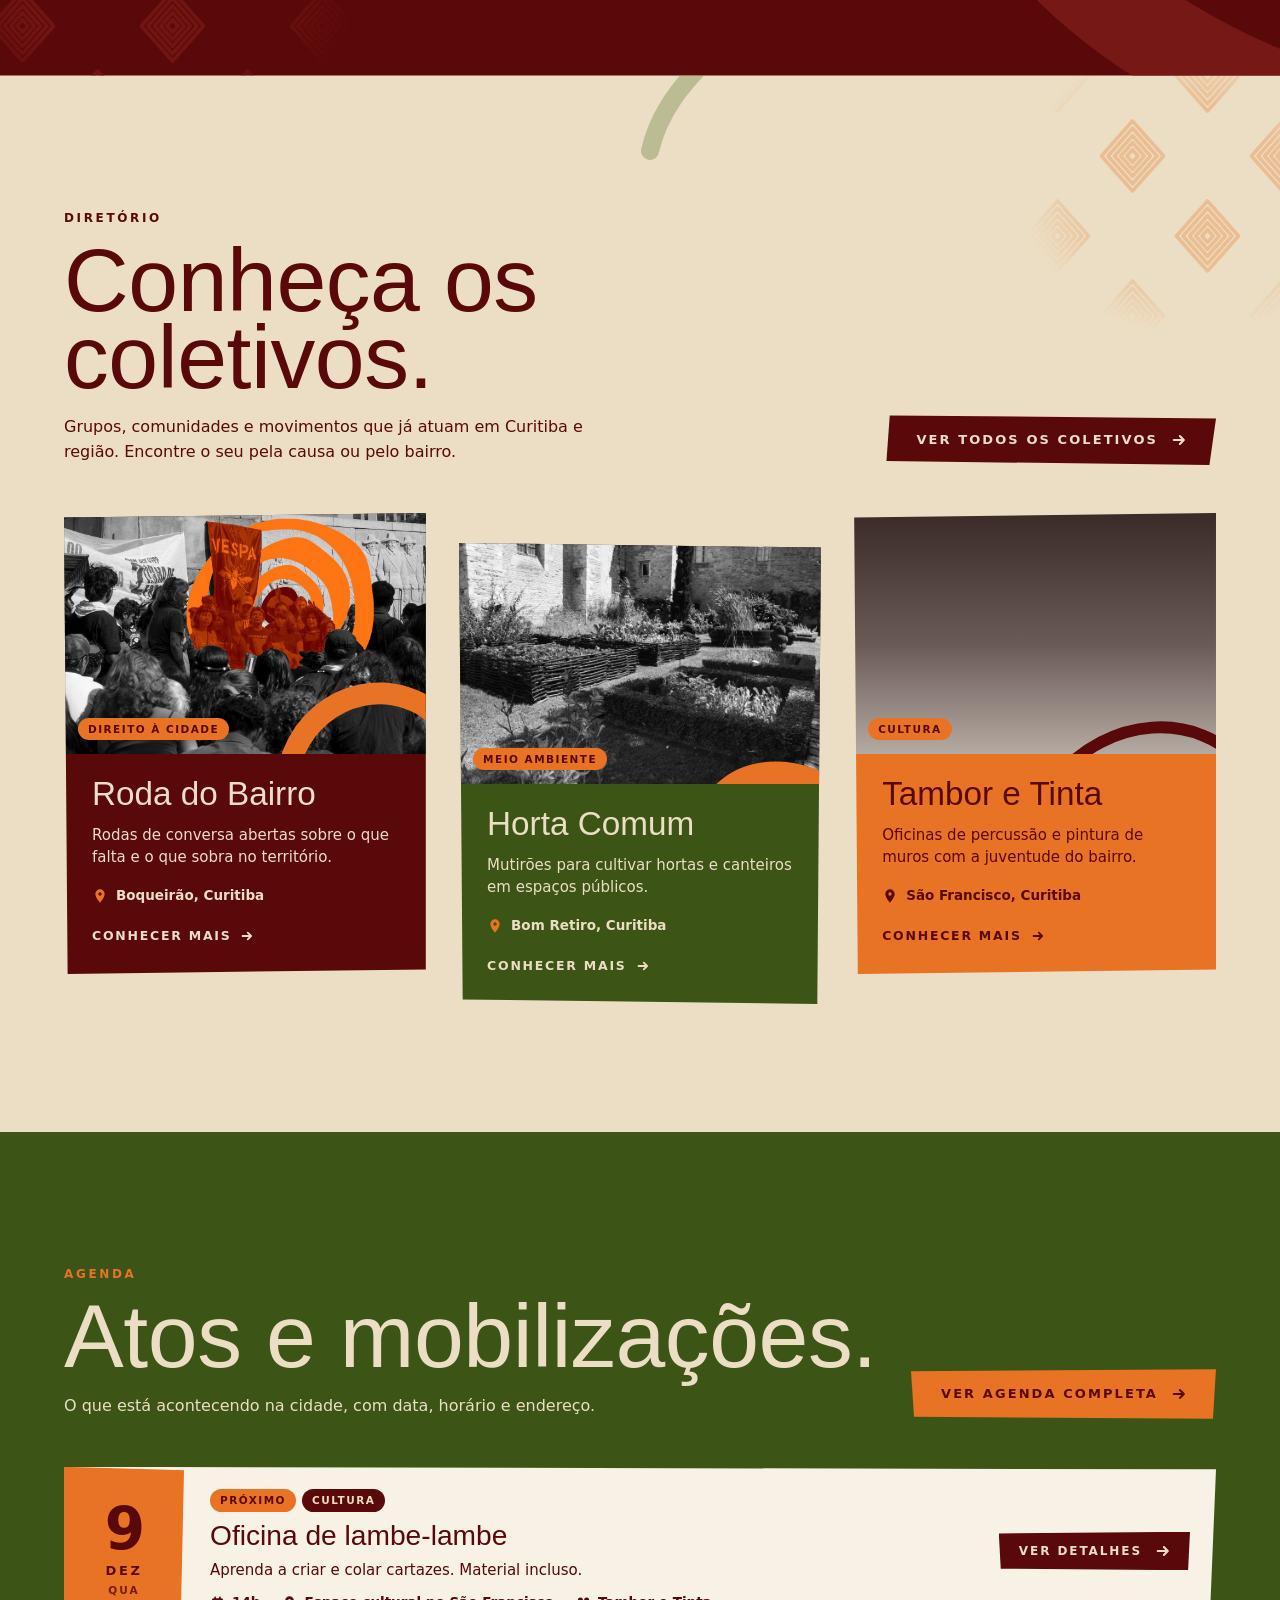
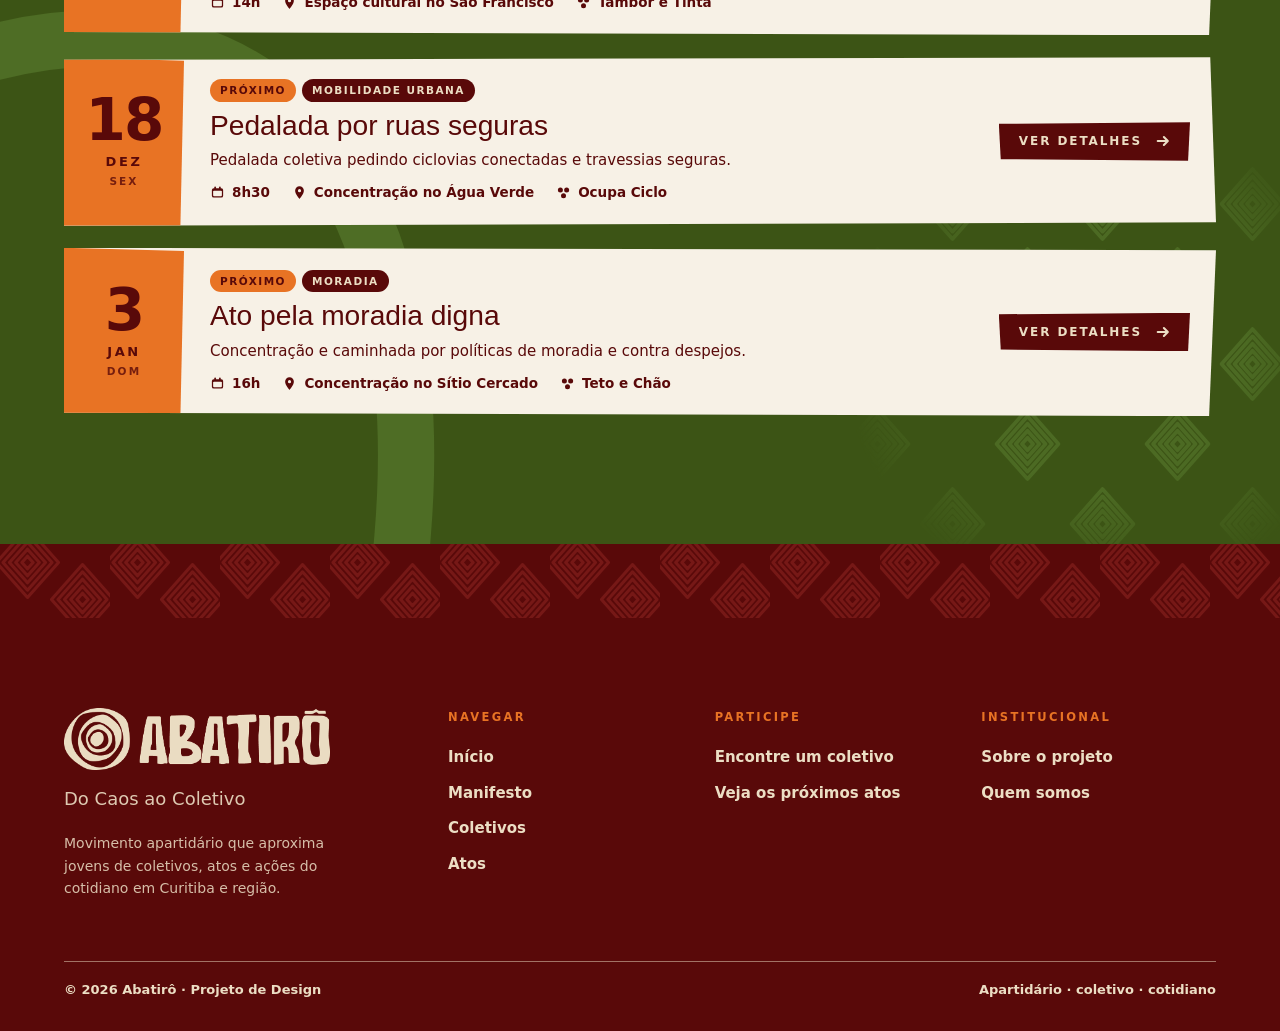
==== commit 2cc7bd42: "Tira todas as marcações de exemplo/demonstração e força atualização do cache Co-Authored-By: Claude " ====
--- a/index.html
+++ b/index.html
@@ -22,10 +22,10 @@
 <link rel="preconnect" href="https://fonts.googleapis.com">
 <link rel="preconnect" href="https://fonts.gstatic.com" crossorigin>
 <link rel="stylesheet" href="https://fonts.googleapis.com/css2?family=Inter:ital,wght@0,300..900;1,300..700&family=Lilita+One&display=swap">
-<link rel="stylesheet" href="assets/css/style.css">
-<script src="assets/js/data.js" defer></script>
-<script src="assets/js/fotos.js" defer></script>
-<script src="assets/js/main.js" defer></script>
+<link rel="stylesheet" href="assets/css/style.css?v=202611270456">
+<script src="assets/js/data.js?v=202611270456" defer></script>
+<script src="assets/js/fotos.js?v=202611270456" defer></script>
+<script src="assets/js/main.js?v=202611270456" defer></script>
 </head>
 <body data-page="inicio">
 <a class="skip-link" href="#conteudo">Pular para o conteúdo</a>
